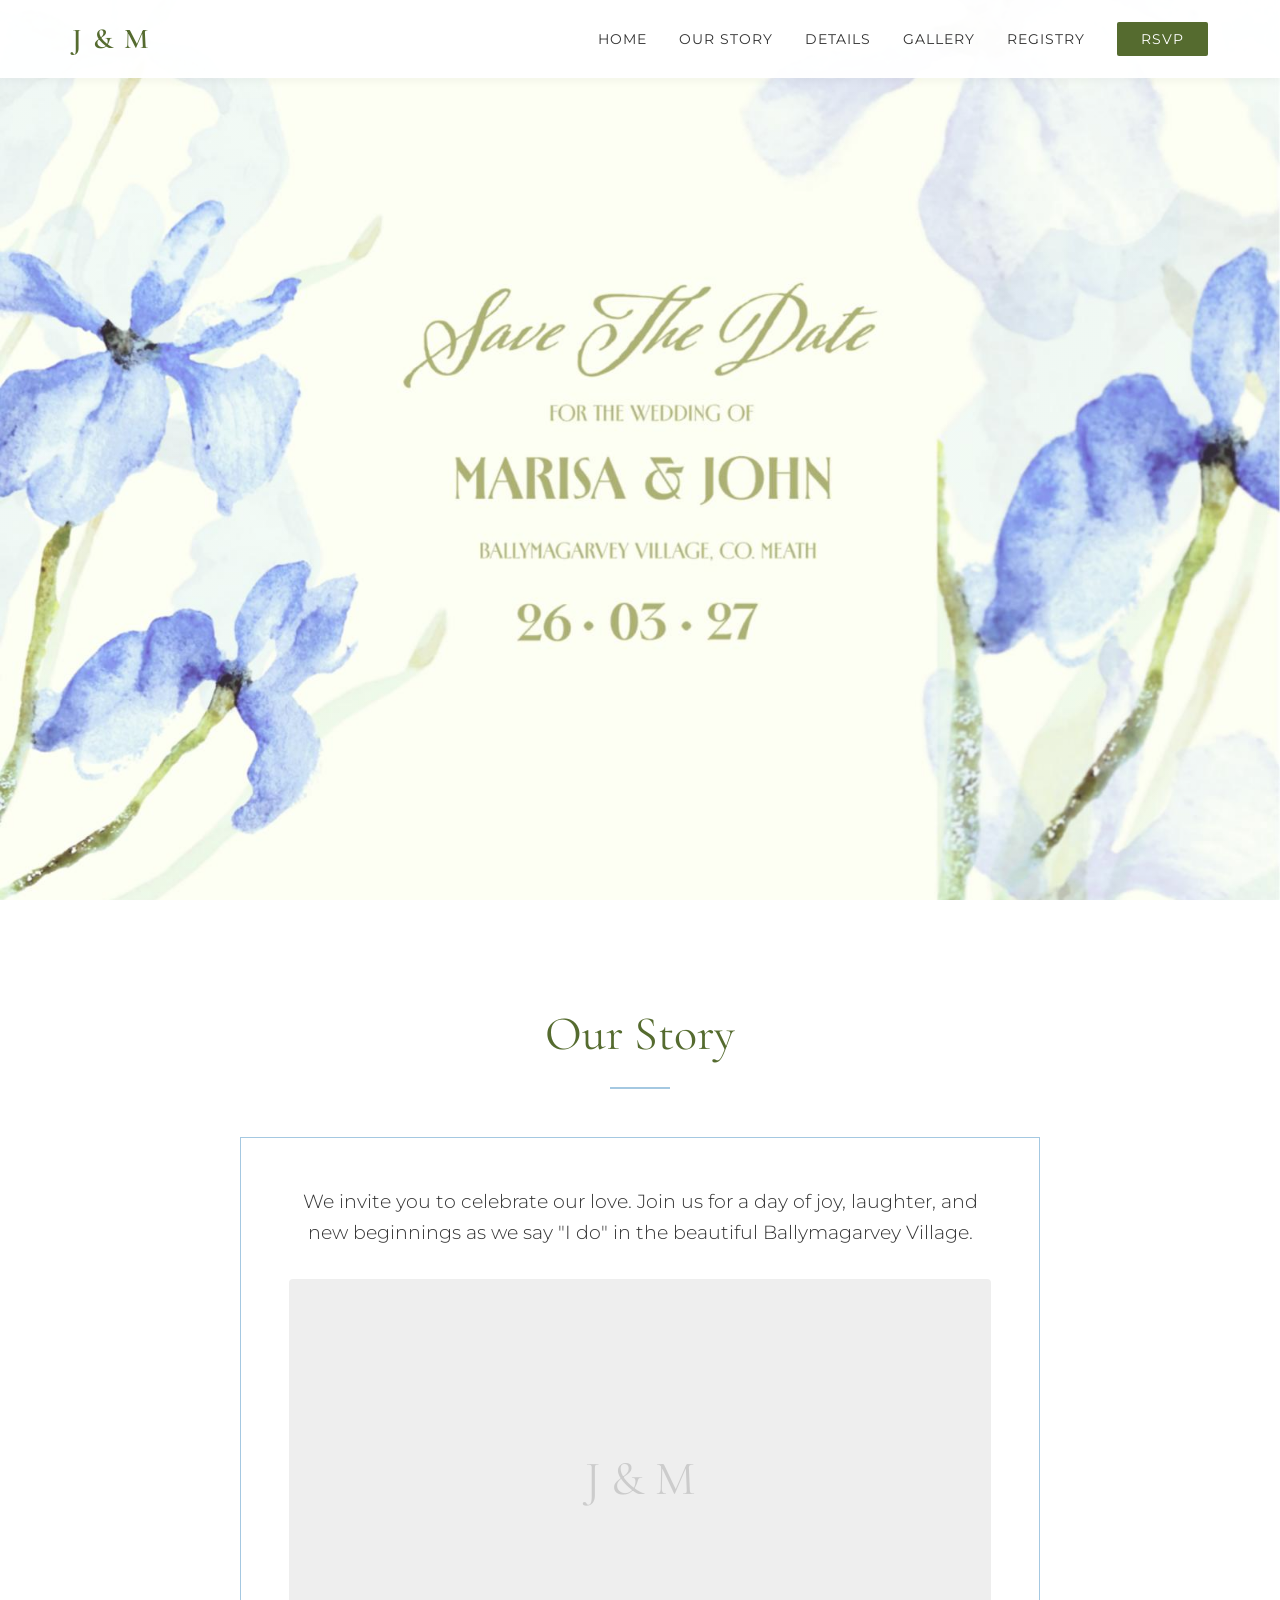
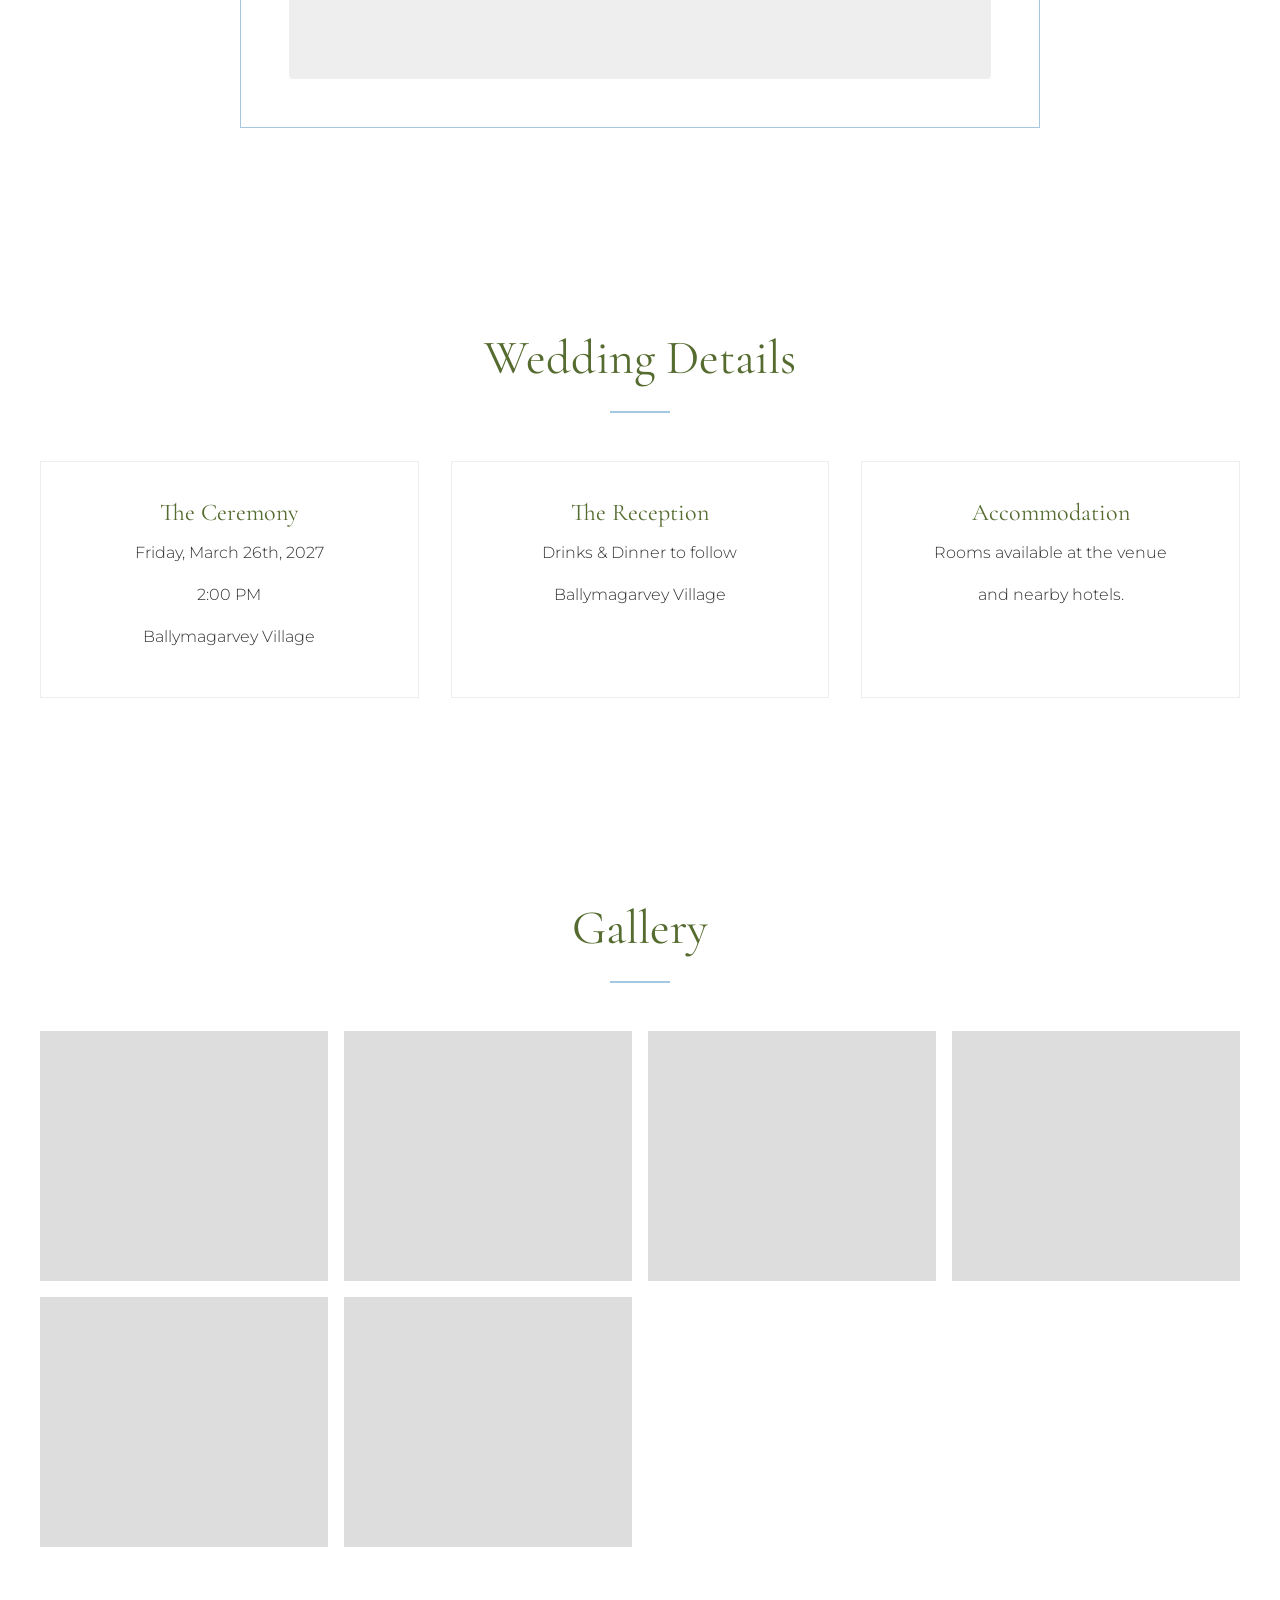
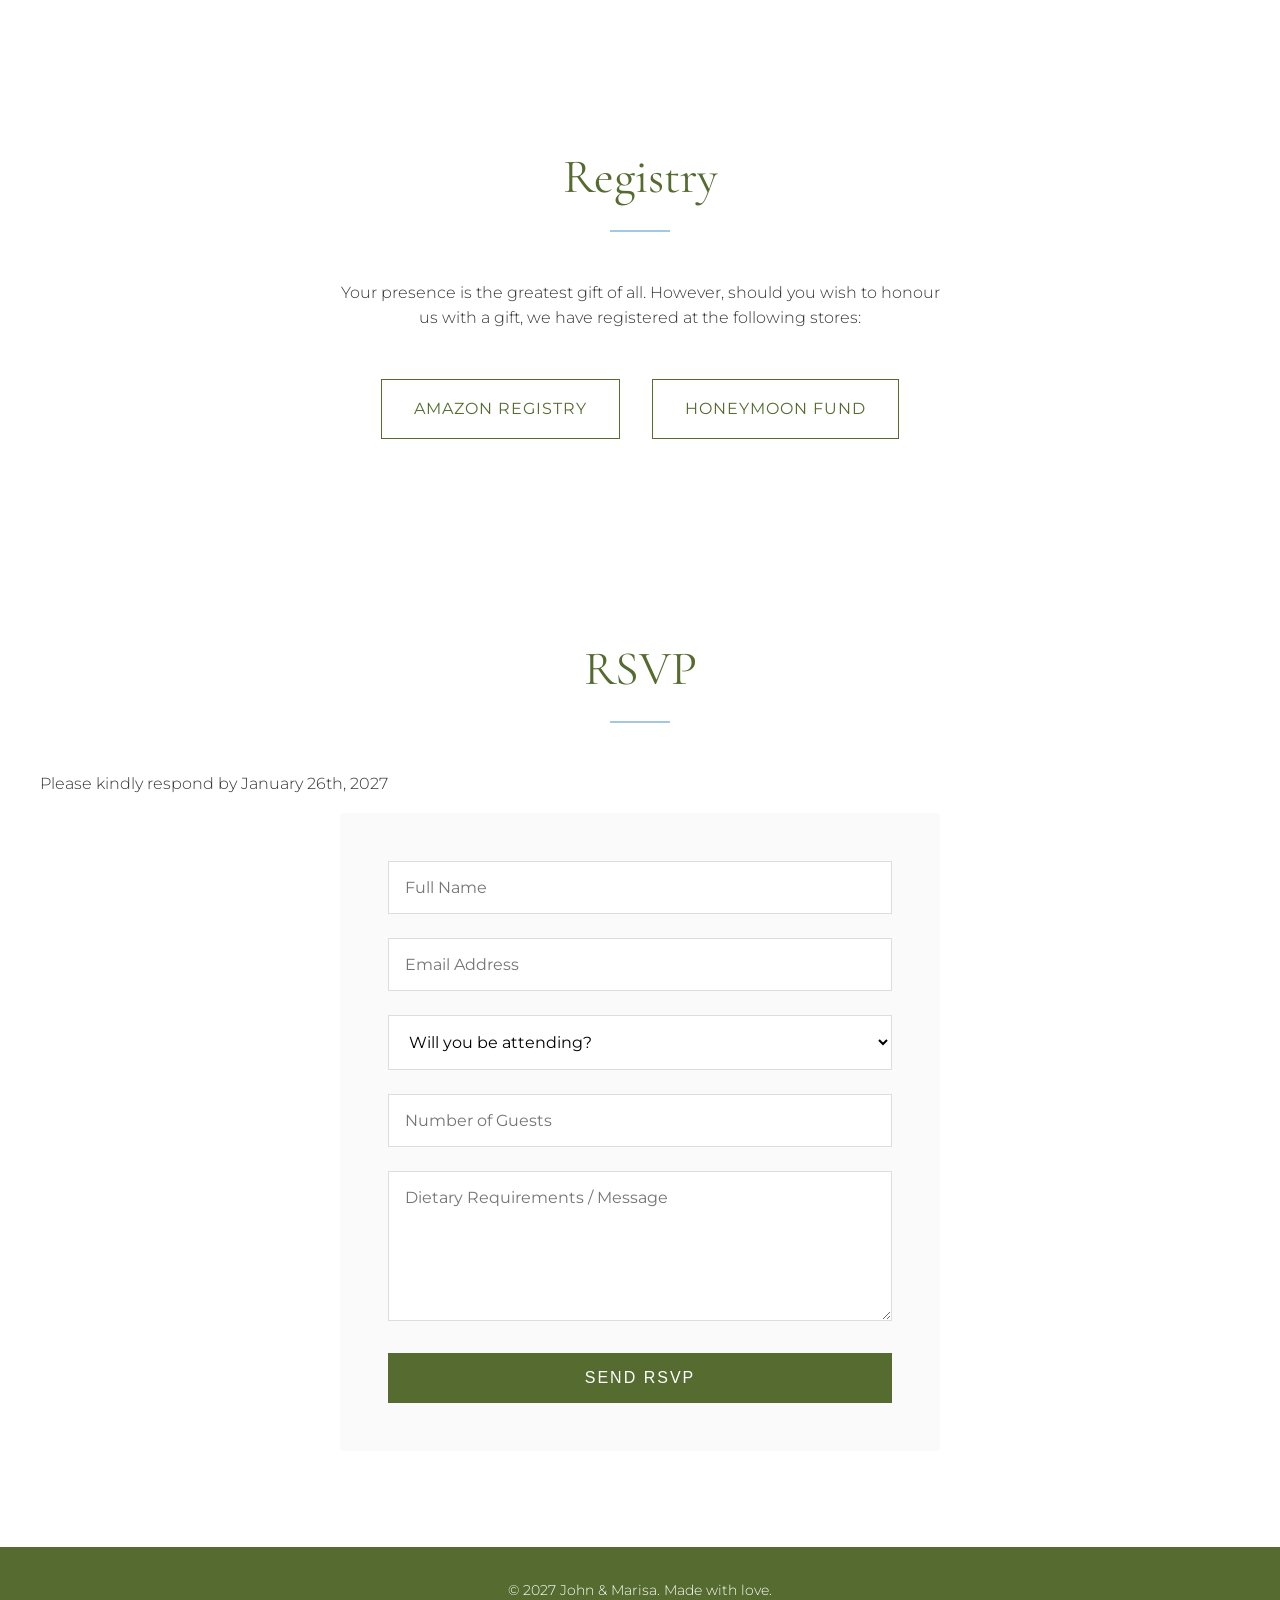
==== index.html @ 08bcf680 "Update background images and apply layout adjustments" ====
<!DOCTYPE html>
<html lang="en">

<head>
    <meta charset="UTF-8">
    <meta name="viewport" content="width=device-width, initial-scale=1.0">
    <title>John & Marisa | March 26, 2027</title>
    <link rel="preconnect" href="https://fonts.googleapis.com">
    <link rel="preconnect" href="https://fonts.gstatic.com" crossorigin>
    <link
        href="https://fonts.googleapis.com/css2?family=Cormorant+Garamond:ital,wght@0,300;0,400;0,600;1,400&family=Montserrat:wght@300;400;500&display=swap"
        rel="stylesheet">
    <link rel="stylesheet" href="styles.css">
</head>

<body>
    <nav id="navbar">
        <div class="nav-container">
            <a href="#home" class="logo">J & M</a>
            <ul class="nav-links">
                <li><a href="#home">Home</a></li>
                <li><a href="#story">Our Story</a></li>
                <li><a href="#details">Details</a></li>
                <li><a href="#gallery">Gallery</a></li>
                <li><a href="#registry">Registry</a></li>
                <li><a href="#rsvp" class="rsvp-btn">RSVP</a></li>
            </ul>
            <div class="hamburger">
                <span></span>
                <span></span>
                <span></span>
            </div>
        </div>
    </nav>

    <header id="home" class="hero">
        <!--<div class="hero-content">
              <p class="subtitle">We're getting married</p>
            <h1>John & Marisa</h1>
            <p class="date">Friday, March 26th, 2027</p>
            <p class="location">Ballymagarvey Village, Co. Meath, Ireland</p>
            <div id="countdown">
                <div class="time-box"><span id="days">00</span><span class="label">Days</span></div>
                <div class="time-box"><span id="hours">00</span><span class="label">Hours</span></div>
                <div class="time-box"><span id="minutes">00</span><span class="label">Mins</span></div>
                <div class="time-box"><span id="seconds">00</span><span class="label">Secs</span></div>
            </div>
            
        </div> -->
    </header>

    <section id="story" class="section">
        <div class="container">
            <h2 class="section-title">Our Story</h2>
            <div class="story-content">
                <p>We invite you to celebrate our love. Join us for a day of joy, laughter, and new beginnings as we say
                    "I do" in the beautiful Ballymagarvey Village.</p>
                <!-- Placeholder for a couple's photo if they had one, using a nice div for now -->
                <div class="story-image-placeholder">
                    <span>J & M</span>
                </div>
            </div>
        </div>
    </section>

    <section id="details" class="section alt-bg">
        <div class="container">
            <h2 class="section-title">Wedding Details</h2>
            <div class="details-grid">
                <div class="detail-card">
                    <h3>The Ceremony</h3>
                    <p>Friday, March 26th, 2027</p>
                    <p>2:00 PM</p>
                    <p>Ballymagarvey Village</p>
                </div>
                <div class="detail-card">
                    <h3>The Reception</h3>
                    <p>Drinks & Dinner to follow</p>
                    <p>Ballymagarvey Village</p>
                </div>
                <div class="detail-card">
                    <h3>Accommodation</h3>
                    <p>Rooms available at the venue</p>
                    <p>and nearby hotels.</p>
                </div>
            </div>
        </div>
    </section>

    <section id="gallery" class="section">
        <div class="container">
            <h2 class="section-title">Gallery</h2>
            <div class="gallery-grid">
                <!-- Using placeholders that would be replaced by real photos -->
                <div class="gallery-item"></div>
                <div class="gallery-item"></div>
                <div class="gallery-item"></div>
                <div class="gallery-item"></div>
                <div class="gallery-item"></div>
                <div class="gallery-item"></div>
            </div>
        </div>
    </section>

    <section id="registry" class="section alt-bg">
        <div class="container">
            <h2 class="section-title">Registry</h2>
            <p class="registry-text">Your presence is the greatest gift of all. However, should you wish to honour us
                with a gift, we have registered at the following stores:</p>
            <div class="registry-links">
                <a href="#" class="registry-btn">Amazon Registry</a>
                <a href="#" class="registry-btn">Honeymoon Fund</a>
            </div>
        </div>
    </section>

    <section id="rsvp" class="section">
        <div class="container">
            <h2 class="section-title">RSVP</h2>
            <p>Please kindly respond by January 26th, 2027</p>
            <form id="rsvp-form">
                <div class="form-group">
                    <input type="text" id="name" required placeholder="Full Name">
                </div>
                <div class="form-group">
                    <input type="email" id="email" required placeholder="Email Address">
                </div>
                <div class="form-group">
                    <select id="attendance" required>
                        <option value="" disabled selected>Will you be attending?</option>
                        <option value="yes">Joyfully Accepts</option>
                        <option value="no">Regretfully Declines</option>
                    </select>
                </div>
                <div class="form-group">
                    <input type="number" id="guests" min="1" placeholder="Number of Guests">
                </div>
                <div class="form-group">
                    <textarea id="message" placeholder="Dietary Requirements / Message"></textarea>
                </div>
                <button type="submit" class="submit-btn">Send RSVP</button>
            </form>
        </div>
    </section>

    <footer>
        <p>&copy; 2027 John & Marisa. Made with love.</p>
    </footer>

    <script src="script.js"></script>
</body>

</html>
---- styles.css ----
:root {
    /* Color Palette - Classic Minimalist */
    --primary-color: #556B2F;
    /* Olive Green */
    --secondary-color: #A4C8E1;
    /* Baby Blue Accent */
    --bg-color: #FFFFFF;
    /* White */
    --bg-alt-color: #F9FAF9;
    /* Very light off-white/green tint for sections */
    --text-color: #333333;
    --text-light: #666666;
    --white: #FFFFFF;

    /* Typography */
    --font-heading: 'Cormorant Garamond', serif;
    --font-body: 'Montserrat', sans-serif;

    /* Spacing */
    --spacing-sm: 1rem;
    --spacing-md: 2rem;
    --spacing-lg: 4rem;
    --container-width: 1200px;
}

* {
    margin: 0;
    padding: 0;
    box-sizing: border-box;
}

html {
    scroll-behavior: smooth;
}

body {
    font-family: var(--font-body);
    color: var(--text-color);
    line-height: 1.6;
    background: linear-gradient(rgba(255, 255, 255, 0.1), rgba(255, 255, 255, 0.1)), url('wedding-background.jpeg');
    background-size: cover;
    background-position: center;
    background-attachment: fixed;
}

/* Typography */
h1,
h2,
h3 {
    font-family: var(--font-heading);
    font-weight: 400;
}

h1 {
    font-size: 4rem;
    margin-bottom: 1rem;
    line-height: 1.1;
}

h2.section-title {
    font-size: 3rem;
    text-align: center;
    margin-bottom: 3rem;
    color: var(--primary-color);
    position: relative;
    padding-bottom: 1rem;
}

h2.section-title::after {
    content: '';
    position: absolute;
    bottom: 0;
    left: 50%;
    transform: translateX(-50%);
    width: 60px;
    height: 2px;
    background-color: var(--secondary-color);
}

h3 {
    font-size: 1.5rem;
    margin-bottom: 0.5rem;
    color: var(--primary-color);
}

p {
    margin-bottom: 1rem;
    font-weight: 300;
}

/* Navigation */
#navbar {
    position: fixed;
    top: 0;
    width: 100%;
    background-color: rgba(255, 255, 255, 0.95);
    box-shadow: 0 2px 10px rgba(0, 0, 0, 0.05);
    z-index: 1000;
    padding: 1rem 0;
    transition: all 0.3s ease;
}

.nav-container {
    max-width: var(--container-width);
    margin: 0 auto;
    display: flex;
    justify-content: space-between;
    align-items: center;
    padding: 0 2rem;
}

.logo {
    font-family: var(--font-heading);
    font-size: 1.8rem;
    color: var(--primary-color);
    text-decoration: none;
    font-weight: 600;
    letter-spacing: 2px;
}

.nav-links {
    display: flex;
    list-style: none;
    gap: 2rem;
    align-items: center;
}

.nav-links a {
    text-decoration: none;
    color: var(--text-color);
    font-size: 0.9rem;
    text-transform: uppercase;
    letter-spacing: 1px;
    transition: color 0.3s;
}

.nav-links a:hover {
    color: var(--primary-color);
}

.rsvp-btn {
    background-color: var(--primary-color);
    color: var(--white) !important;
    padding: 0.5rem 1.5rem;
    border-radius: 2px;
    transition: background-color 0.3s;
}

.rsvp-btn:hover {
    background-color: #445525;
}

/* Hero Section */
.hero {
    height: 100vh;
    display: flex;
    justify-content: center;
    align-items: center;
    text-align: center;
    padding-top: 60px;
    background: linear-gradient(rgba(255, 255, 255, 0.1), rgba(255, 255, 255, 0.1)), url('MarisaAndJohnSaveTheDate.jpeg');
    background-size: cover;
    background-position: center;
}

.hero-content {
    background-color: rgba(255, 255, 255, 0.85);
    padding: 3rem;
    border: 1px solid var(--secondary-color);
    max-width: 800px;
    animation: fadeIn 1.5s ease-out;
}

.subtitle {
    text-transform: uppercase;
    letter-spacing: 3px;
    color: var(--text-light);
    font-size: 0.9rem;
}

.date {
    font-size: 1.5rem;
    font-family: var(--font-heading);
    color: var(--primary-color);
    margin-top: 1rem;
}

.location {
    font-size: 1.1rem;
    margin-bottom: 2rem;
}

/* Countdown */
#countdown {
    display: flex;
    justify-content: bottom;
    gap: 2rem;
    margin-top: 2rem;
}

.time-box {
    display: flex;
    flex-direction: column;
    align-items: center;
}

.time-box span:first-child {
    font-family: var(--font-heading);
    font-size: 2rem;
    color: var(--primary-color);
    line-height: 1;
}

.time-box .label {
    font-size: 0.7rem;
    text-transform: uppercase;
    letter-spacing: 1px;
    color: var(--text-light);
}

/* Sections */
.section {
    padding: 6rem 2rem;
    background-color: transparent;
}

.alt-bg {
    background-color: transparent;
}

.container {
    max-width: var(--container-width);
    margin: 0 auto;
}

/* Story */
.story-content {
    max-width: 800px;
    margin: 0 auto;
    text-align: center;
    background-color: rgba(255, 255, 255, 0.85);
    padding: 3rem;
    border: 1px solid var(--secondary-color);
}

.story-content p {
    font-size: 1.2rem;
    margin-bottom: 2rem;
}

.story-image-placeholder {
    width: 100%;
    height: 400px;
    background-color: #eee;
    display: flex;
    justify-content: center;
    align-items: center;
    font-family: var(--font-heading);
    font-size: 3rem;
    color: #ccc;
    border-radius: 4px;
}

/* Details */
.details-grid {
    display: grid;
    grid-template-columns: repeat(auto-fit, minmax(300px, 1fr));
    gap: 2rem;
    text-align: center;
}

.detail-card {
    background: var(--white);
    padding: 2rem;
    border: 1px solid #eee;
    transition: transform 0.3s;
}

.detail-card:hover {
    transform: translateY(-5px);
    box-shadow: 0 10px 20px rgba(0, 0, 0, 0.05);
}

/* Gallery */
.gallery-grid {
    display: grid;
    grid-template-columns: repeat(auto-fill, minmax(250px, 1fr));
    gap: 1rem;
}

.gallery-item {
    height: 250px;
    background-color: #ddd;
    transition: opacity 0.3s;
    cursor: pointer;
}

.gallery-item:hover {
    opacity: 0.8;
}

/* Registry */
.registry-text {
    text-align: center;
    max-width: 600px;
    margin: 0 auto 3rem;
}

.registry-links {
    display: flex;
    justify-content: center;
    gap: 2rem;
    flex-wrap: wrap;
}

.registry-btn {
    display: inline-block;
    padding: 1rem 2rem;
    border: 1px solid var(--primary-color);
    color: var(--primary-color);
    text-decoration: none;
    text-transform: uppercase;
    letter-spacing: 1px;
    transition: all 0.3s;
}

.registry-btn:hover {
    background-color: var(--primary-color);
    color: var(--white);
}

/* RSVP Form */
#rsvp-form {
    max-width: 600px;
    margin: 0 auto;
    background: var(--bg-alt-color);
    padding: 3rem;
    border-radius: 4px;
}

.form-group {
    margin-bottom: 1.5rem;
}

input,
select,
textarea {
    width: 100%;
    padding: 1rem;
    border: 1px solid #ddd;
    background: var(--white);
    font-family: var(--font-body);
    font-size: 1rem;
    outline: none;
    transition: border-color 0.3s;
}

input:focus,
select:focus,
textarea:focus {
    border-color: var(--secondary-color);
}

textarea {
    height: 150px;
    resize: vertical;
}

.submit-btn {
    width: 100%;
    padding: 1rem;
    background-color: var(--primary-color);
    color: var(--white);
    border: none;
    font-size: 1rem;
    text-transform: uppercase;
    letter-spacing: 2px;
    cursor: pointer;
    transition: background-color 0.3s;
}

.submit-btn:hover {
    background-color: #445525;
}

/* Footer */
footer {
    text-align: center;
    padding: 2rem;
    background-color: var(--primary-color);
    color: var(--white);
    font-size: 0.9rem;
}

/* Mobile Responsive */
.hamburger {
    display: none;
    cursor: pointer;
}

.hamburger span {
    display: block;
    width: 25px;
    height: 3px;
    background-color: var(--primary-color);
    margin: 5px 0;
}

@media (max-width: 768px) {
    h1 {
        font-size: 2.5rem;
    }

    .hamburger {
        display: block;
    }

    .nav-links {
        position: fixed;
        right: -100%;
        top: 70px;
        height: calc(100vh - 70px);
        background-color: var(--white);
        flex-direction: column;
        width: 100%;
        padding-top: 2rem;
        transition: right 0.3s ease;
    }

    .nav-links.active {
        right: 0;
    }

    .hero-content {
        margin: 1rem;
        padding: 2rem 1rem;
    }
}

@keyframes fadeIn {
    from {
        opacity: 0;
        transform: translateY(20px);
    }

    to {
        opacity: 1;
        transform: translateY(0);
    }
}
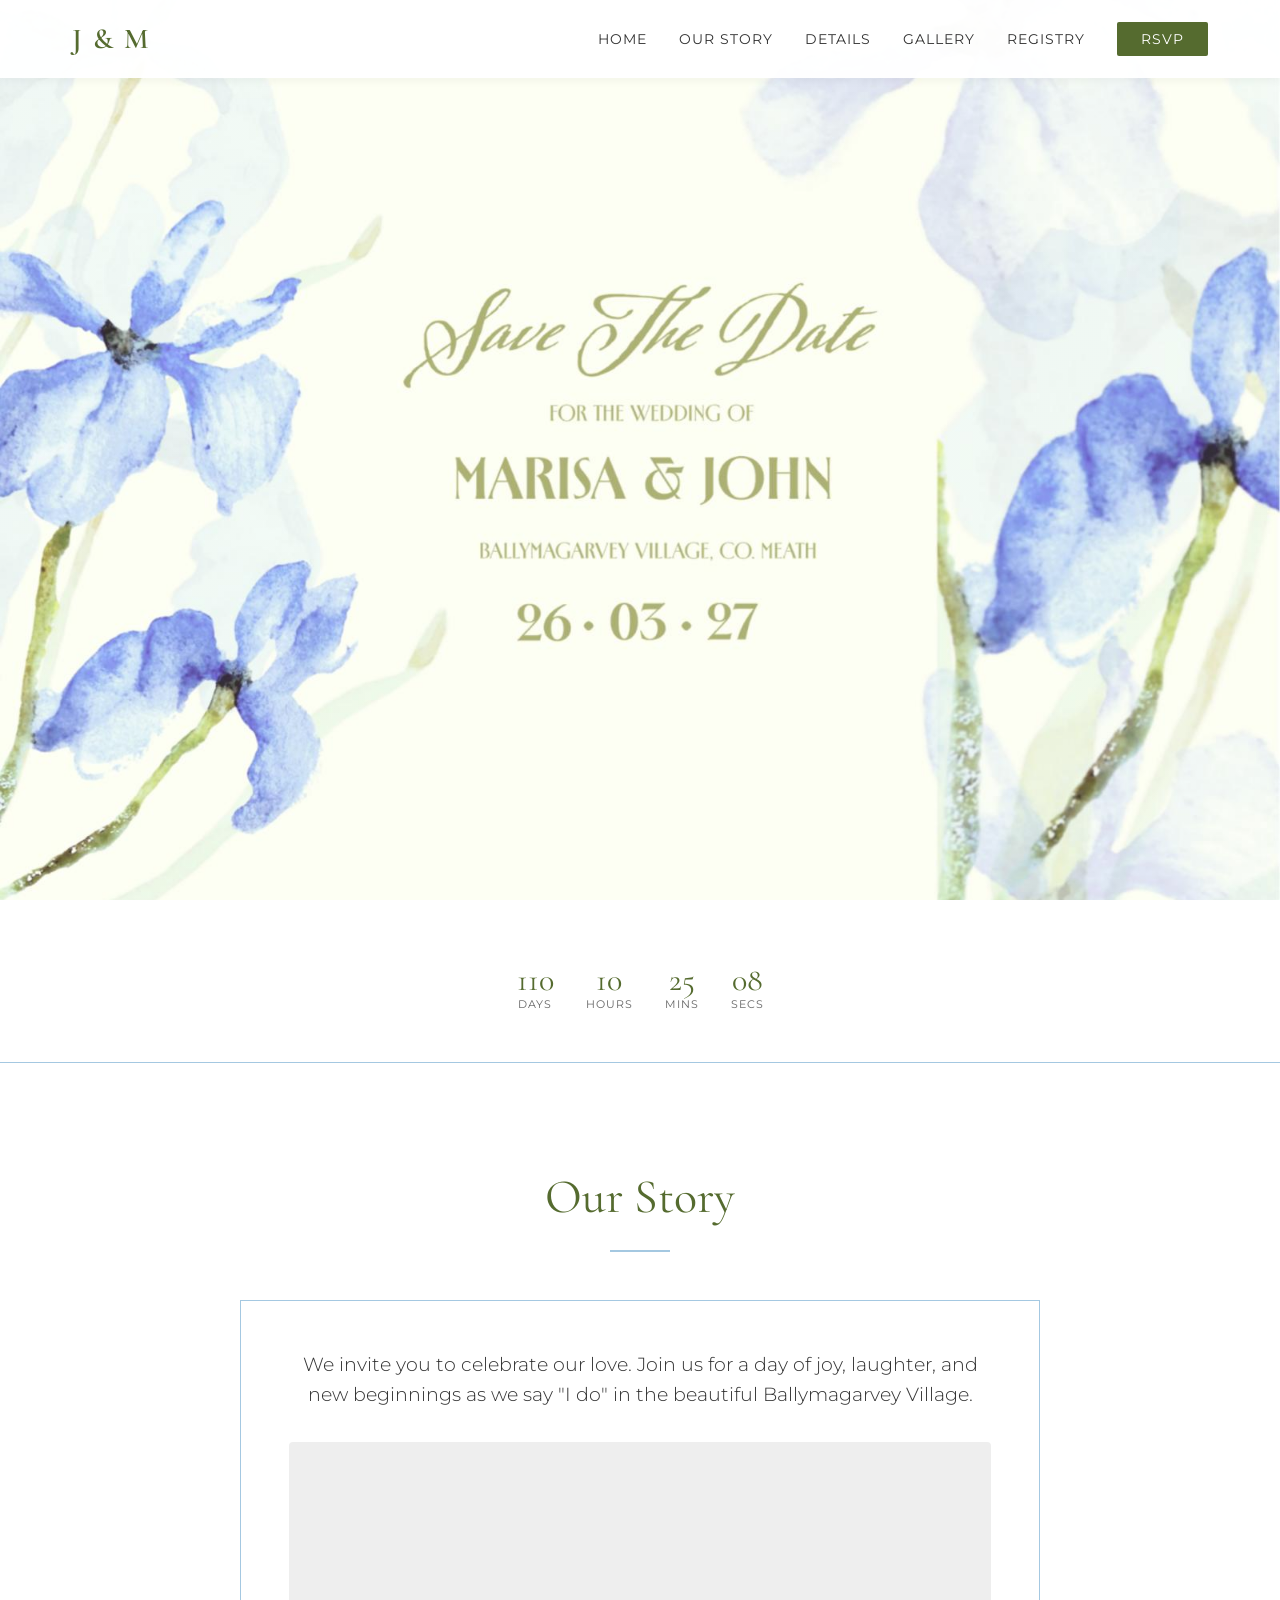
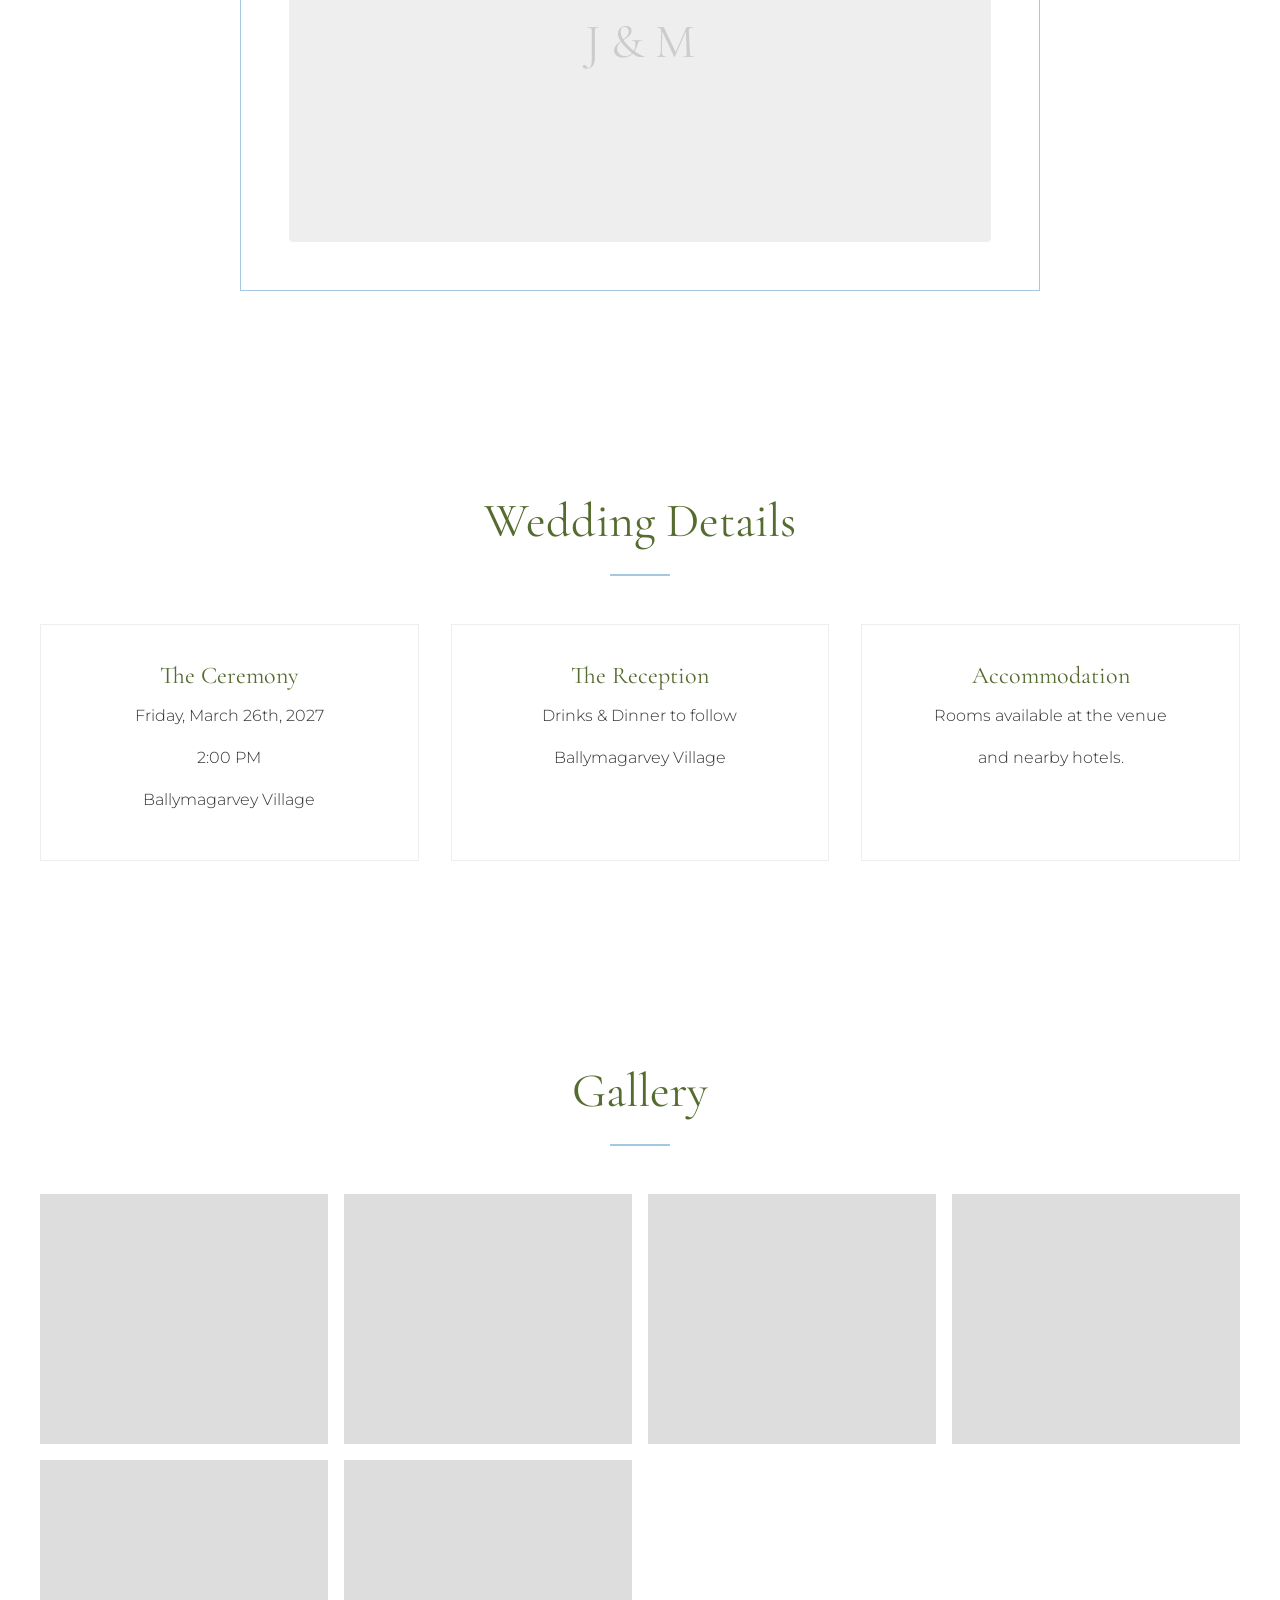
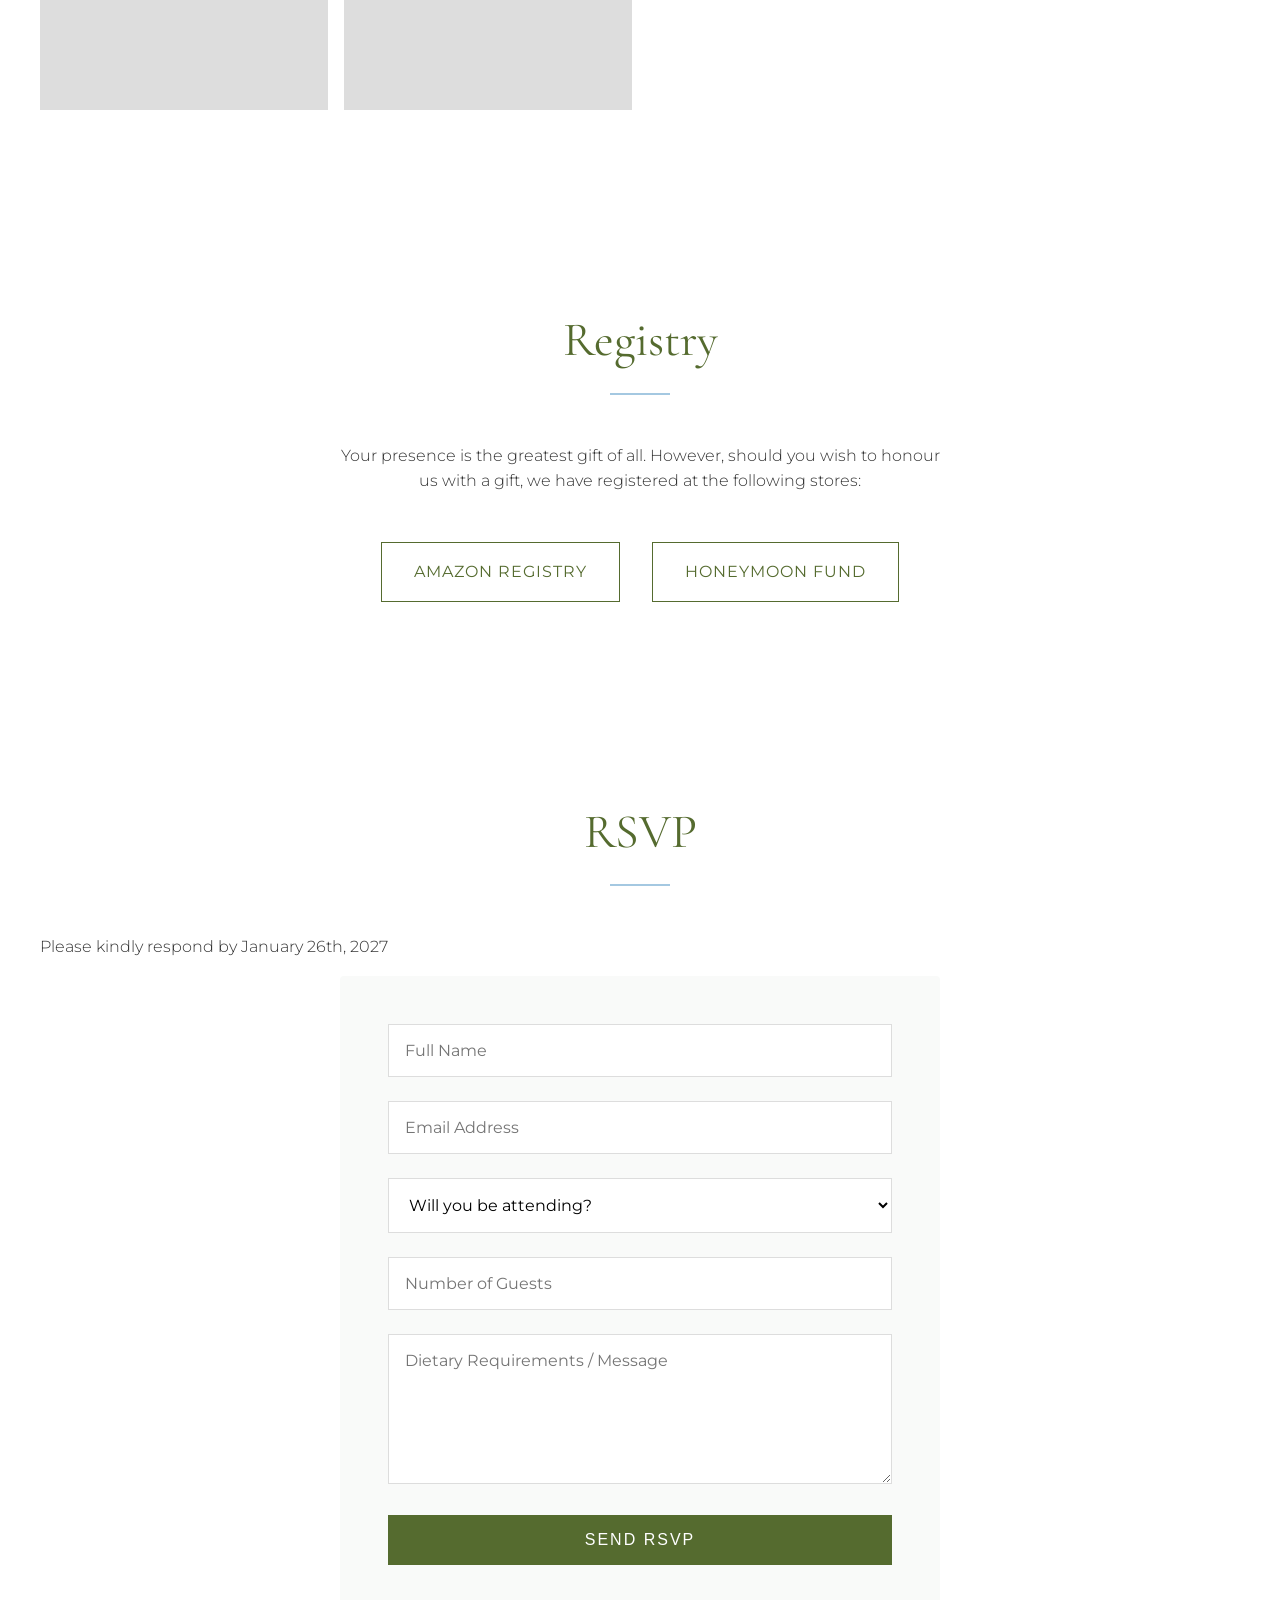
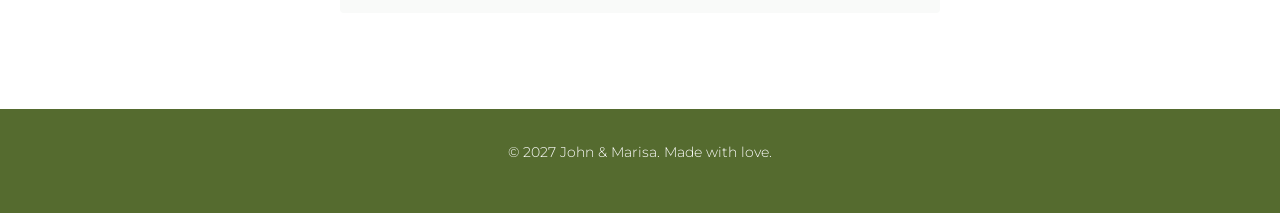
==== commit 2ee6d5a2: "Move countdown to its own section and remove content from hero header" ====
--- a/index.html
+++ b/index.html
@@ -34,20 +34,18 @@
     </nav>
 
     <header id="home" class="hero">
-        <!--<div class="hero-content">
-              <p class="subtitle">We're getting married</p>
-            <h1>John & Marisa</h1>
-            <p class="date">Friday, March 26th, 2027</p>
-            <p class="location">Ballymagarvey Village, Co. Meath, Ireland</p>
+    </header>
+
+    <section id="countdown-section" class="section">
+        <div class="container">
             <div id="countdown">
                 <div class="time-box"><span id="days">00</span><span class="label">Days</span></div>
                 <div class="time-box"><span id="hours">00</span><span class="label">Hours</span></div>
                 <div class="time-box"><span id="minutes">00</span><span class="label">Mins</span></div>
                 <div class="time-box"><span id="seconds">00</span><span class="label">Secs</span></div>
             </div>
-            
-        </div> -->
-    </header>
+        </div>
+    </section>
 
     <section id="story" class="section">
         <div class="container">
--- a/styles.css
+++ b/styles.css
@@ -193,9 +193,15 @@
 /* Countdown */
 #countdown {
     display: flex;
-    justify-content: bottom;
+    justify-content: center;
     gap: 2rem;
-    margin-top: 2rem;
+    margin-top: 1rem;
+}
+
+#countdown-section {
+    padding: 3rem 2rem;
+    background-color: rgba(255, 255, 255, 0.9);
+    border-bottom: 1px solid var(--secondary-color);
 }
 
 .time-box {
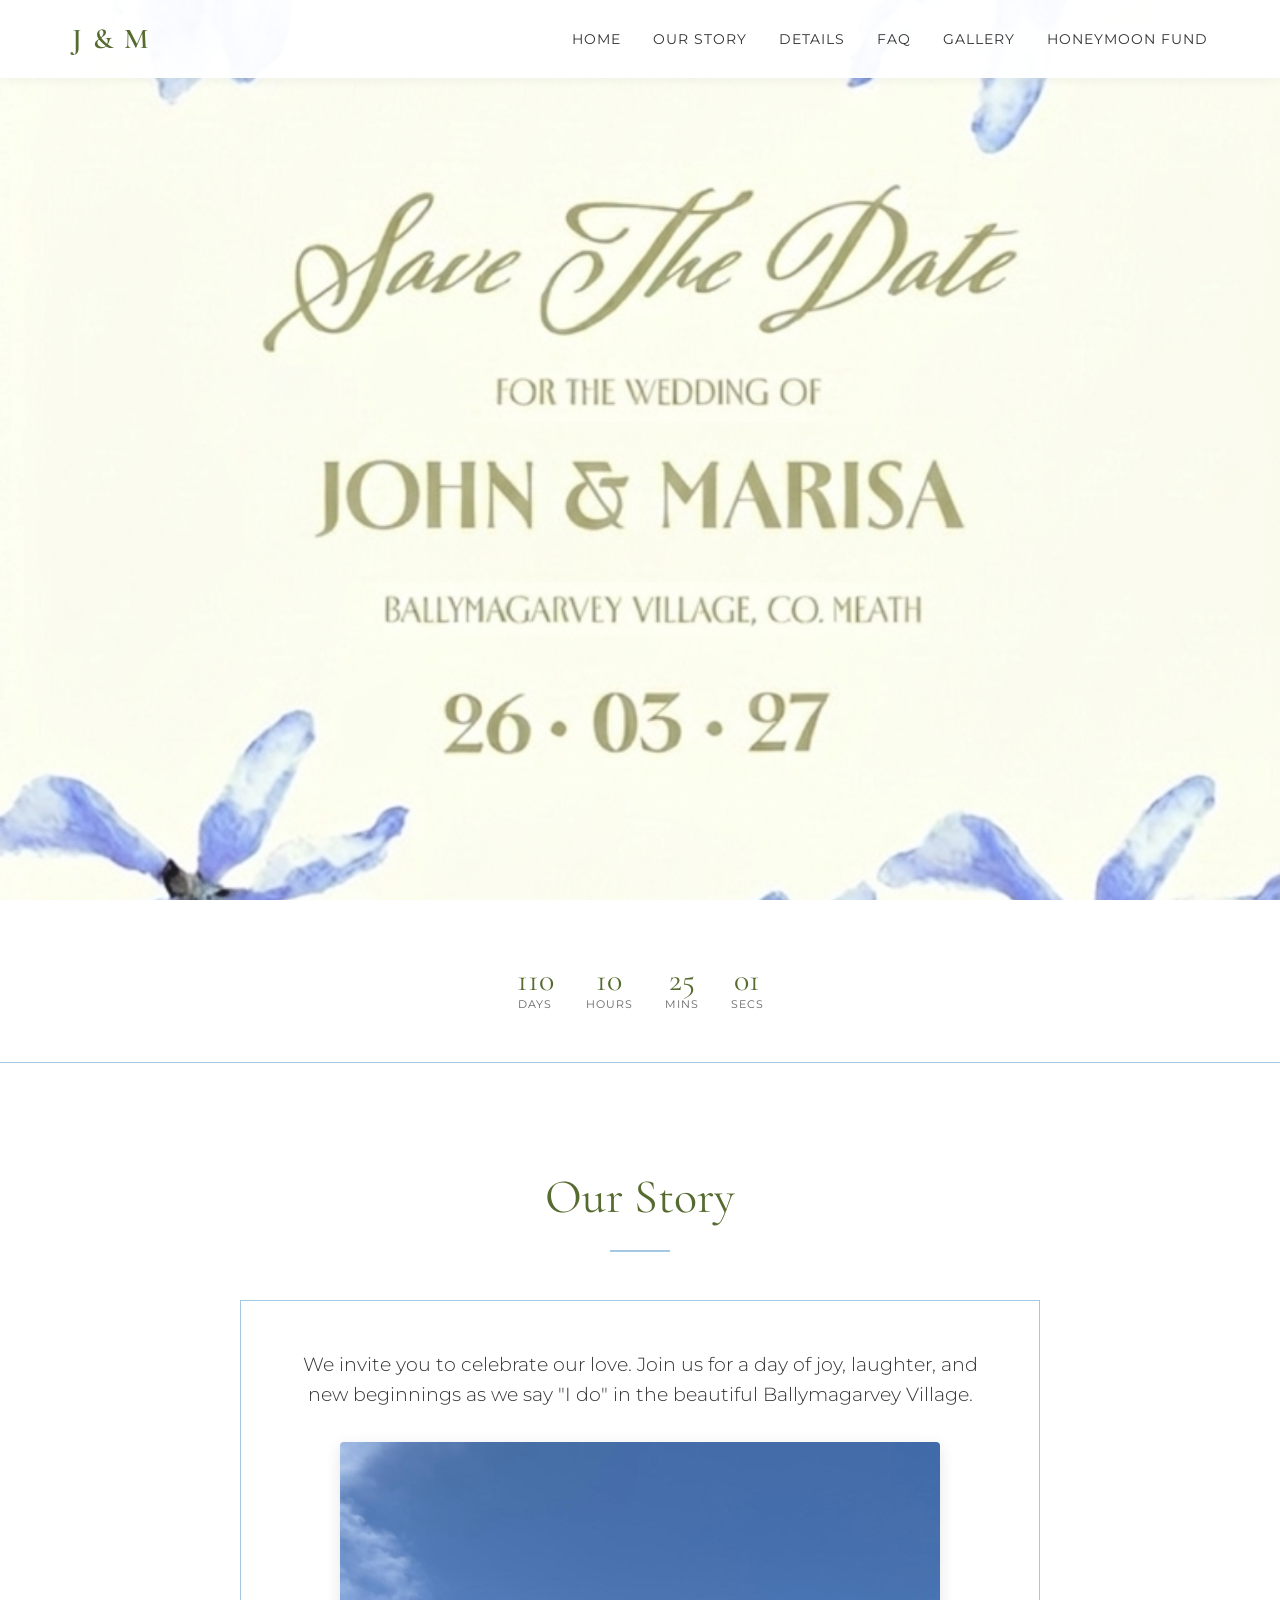
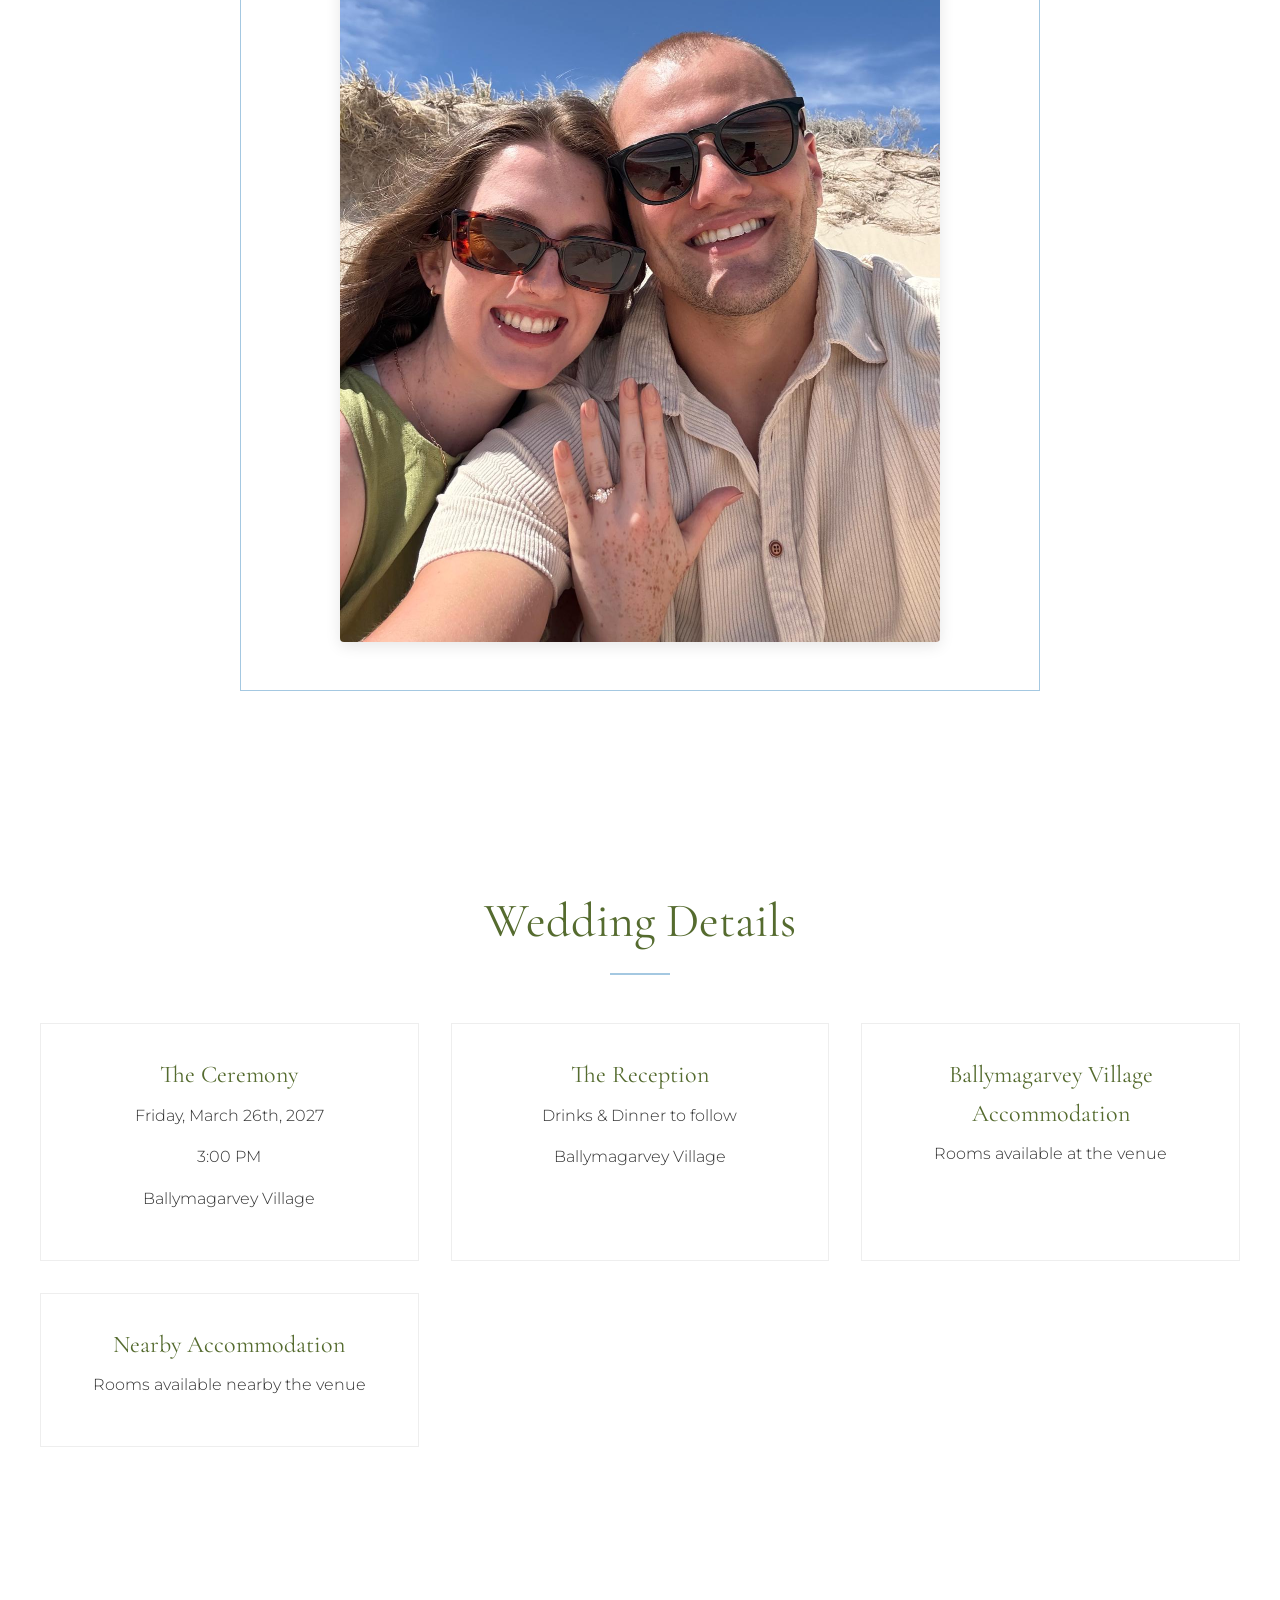
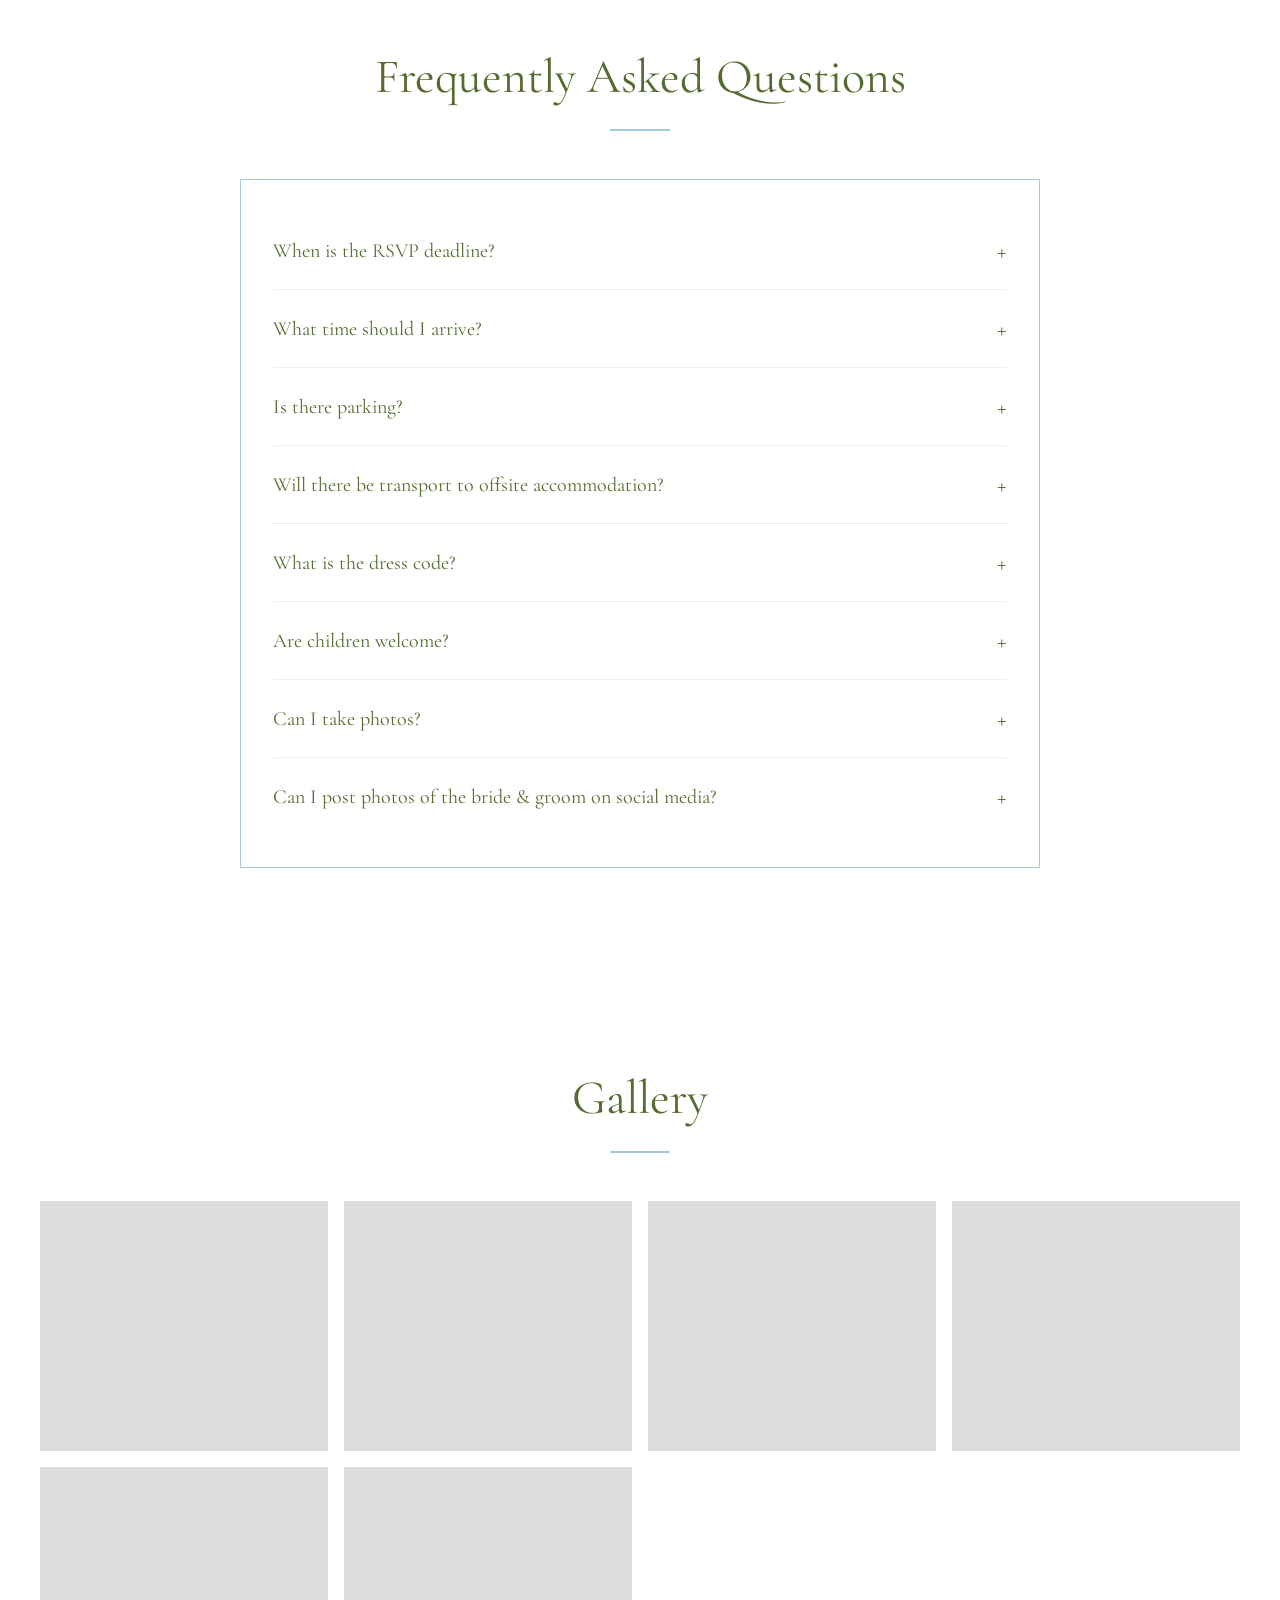
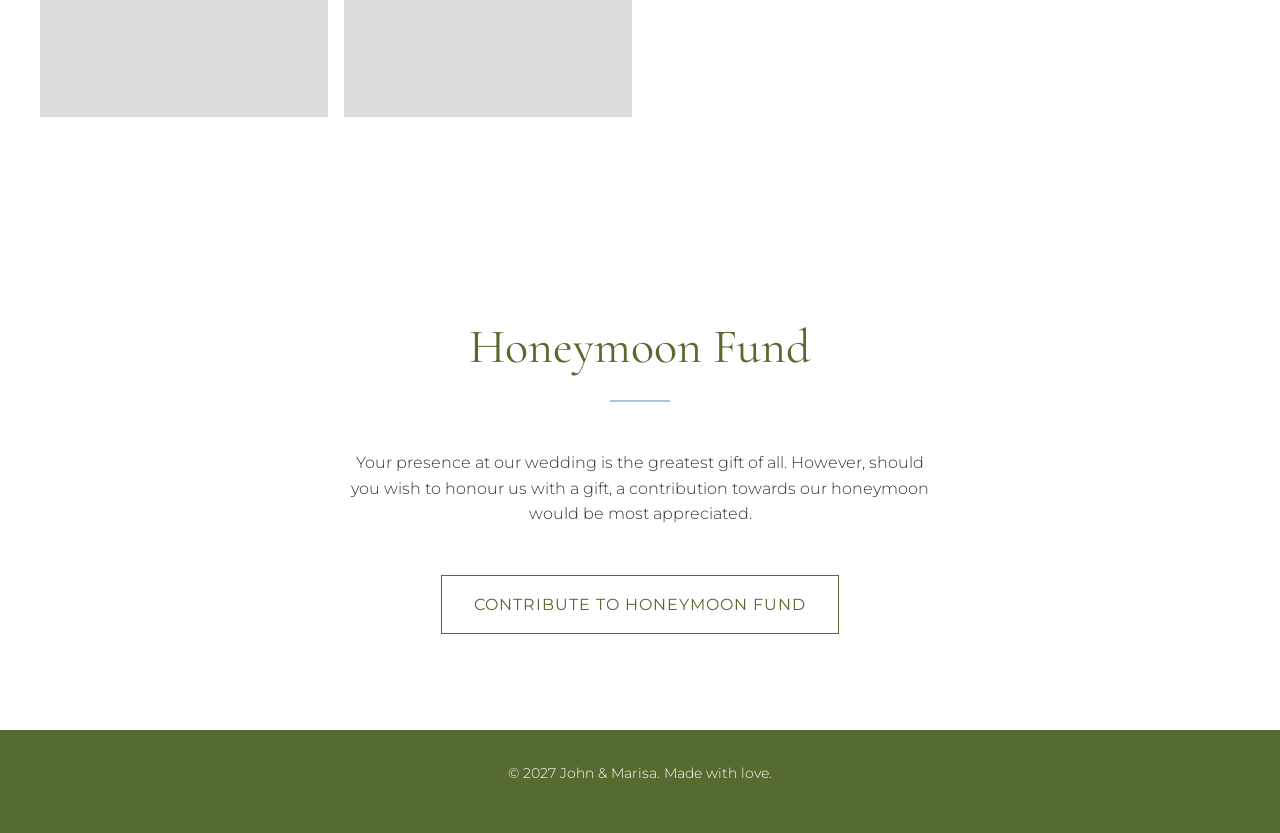
==== commit 3cff273b: "Add FAQ section, update story photo, and focus registry on Honeymoon Fund" ====
--- a/index.html
+++ b/index.html
@@ -21,9 +21,10 @@
                 <li><a href="#home">Home</a></li>
                 <li><a href="#story">Our Story</a></li>
                 <li><a href="#details">Details</a></li>
+                <li><a href="#faq">FAQ</a></li>
                 <li><a href="#gallery">Gallery</a></li>
-                <li><a href="#registry">Registry</a></li>
-                <li><a href="#rsvp" class="rsvp-btn">RSVP</a></li>
+                <li><a href="#honeymoon">Honeymoon Fund</a></li>
+                <!-- <li><a href="#rsvp" class="rsvp-btn">RSVP</a></li> -->
             </ul>
             <div class="hamburger">
                 <span></span>
@@ -53,9 +54,8 @@
             <div class="story-content">
                 <p>We invite you to celebrate our love. Join us for a day of joy, laughter, and new beginnings as we say
                     "I do" in the beautiful Ballymagarvey Village.</p>
-                <!-- Placeholder for a couple's photo if they had one, using a nice div for now -->
-                <div class="story-image-placeholder">
-                    <span>J & M</span>
+                <div class="story-image-container">
+                    <img src="JohnAndMarisaPhoto.jpeg" alt="John and Marisa" class="story-image">
                 </div>
             </div>
         </div>
@@ -68,7 +68,7 @@
                 <div class="detail-card">
                     <h3>The Ceremony</h3>
                     <p>Friday, March 26th, 2027</p>
-                    <p>2:00 PM</p>
+                    <p>3:00 PM</p>
                     <p>Ballymagarvey Village</p>
                 </div>
                 <div class="detail-card">
@@ -77,9 +77,77 @@
                     <p>Ballymagarvey Village</p>
                 </div>
                 <div class="detail-card">
-                    <h3>Accommodation</h3>
+                    <h3>Ballymagarvey Village Accommodation</h3>
                     <p>Rooms available at the venue</p>
-                    <p>and nearby hotels.</p>
+                </div>
+                <div class="detail-card">
+                    <h3>Nearby Accommodation</h3>
+                    <p>Rooms available nearby the venue</p>
+                </div>
+            </div>
+        </div>
+    </section>
+
+    <section id="faq" class="section">
+        <div class="container">
+            <h2 class="section-title">Frequently Asked Questions</h2>
+            <div class="faq-container">
+                <div class="faq-item">
+                    <button class="faq-question">When is the RSVP deadline? <span class="icon">+</span></button>
+                    <div class="faq-answer">
+                        <p>This will be on the invites when they are sent out later.</p>
+                    </div>
+                </div>
+                <div class="faq-item">
+                    <button class="faq-question">What time should I arrive? <span class="icon">+</span></button>
+                    <div class="faq-answer">
+                        <p>Aim to arrive 30 minutes prior to the ceremony (3pm), if you want to come earlier than that
+                            you can grab a drink at the bar. Please note check in is not available until after the
+                            ceremony.</p>
+                    </div>
+                </div>
+                <div class="faq-item">
+                    <button class="faq-question">Is there parking? <span class="icon">+</span></button>
+                    <div class="faq-answer">
+                        <p>Plenty of parking is available on site.</p>
+                    </div>
+                </div>
+                <div class="faq-item">
+                    <button class="faq-question">Will there be transport to offsite accommodation? <span
+                            class="icon">+</span></button>
+                    <div class="faq-answer">
+                        <p>We won’t be arranging transport to & from offsite accommodation as options in the area are
+                            quite spread out. There is plenty of accommodation available at the venue and nearby that we
+                            hope you can avail of. Reception can help with local taxi numbers.</p>
+                    </div>
+                </div>
+                <div class="faq-item">
+                    <button class="faq-question">What is the dress code? <span class="icon">+</span></button>
+                    <div class="faq-answer">
+                        <p>Anything you feel comfortable in (maybe avoid white) and also a note for the girls, the
+                            bridesmaids will be in light blue. Thought it would be nice to know based on Marisa’s
+                            previous experiences.</p>
+                    </div>
+                </div>
+                <div class="faq-item">
+                    <button class="faq-question">Are children welcome? <span class="icon">+</span></button>
+                    <div class="faq-answer">
+                        <p>We love your little ones but this will be an adult only celebration barring nieces/nephews
+                            and babes in arms.</p>
+                    </div>
+                </div>
+                <div class="faq-item">
+                    <button class="faq-question">Can I take photos? <span class="icon">+</span></button>
+                    <div class="faq-answer">
+                        <p>We kindly ask you to refrain until after the ceremony but feel free after this.</p>
+                    </div>
+                </div>
+                <div class="faq-item">
+                    <button class="faq-question">Can I post photos of the bride & groom on social media? <span
+                            class="icon">+</span></button>
+                    <div class="faq-answer">
+                        <p>We just ask that you wait until we have shared our first photos as newlyweds.</p>
+                    </div>
                 </div>
             </div>
         </div>
@@ -100,19 +168,18 @@
         </div>
     </section>
 
-    <section id="registry" class="section alt-bg">
-        <div class="container">
-            <h2 class="section-title">Registry</h2>
-            <p class="registry-text">Your presence is the greatest gift of all. However, should you wish to honour us
-                with a gift, we have registered at the following stores:</p>
-            <div class="registry-links">
-                <a href="#" class="registry-btn">Amazon Registry</a>
-                <a href="#" class="registry-btn">Honeymoon Fund</a>
-            </div>
-        </div>
-    </section>
-
-    <section id="rsvp" class="section">
+    <section id="honeymoon" class="section alt-bg">
+        <div class="container">
+            <h2 class="section-title">Honeymoon Fund</h2>
+            <p class="honeymoon-text">Your presence at our wedding is the greatest gift of all. However, should you wish
+                to honour us with a gift, a contribution towards our honeymoon would be most appreciated.</p>
+            <div class="honeymoon-links">
+                <a href="#" class="honeymoon-btn">Contribute to Honeymoon Fund</a>
+            </div>
+        </div>
+    </section>
+
+    <!-- <section id="rsvp" class="section">
         <div class="container">
             <h2 class="section-title">RSVP</h2>
             <p>Please kindly respond by January 26th, 2027</p>
@@ -139,7 +206,7 @@
                 <button type="submit" class="submit-btn">Send RSVP</button>
             </form>
         </div>
-    </section>
+    </section> -->
 
     <footer>
         <p>&copy; 2027 John & Marisa. Made with love.</p>
--- a/styles.css
+++ b/styles.css
@@ -37,7 +37,7 @@
     font-family: var(--font-body);
     color: var(--text-color);
     line-height: 1.6;
-    background: linear-gradient(rgba(255, 255, 255, 0.1), rgba(255, 255, 255, 0.1)), url('wedding-background.jpeg');
+    background: linear-gradient(rgba(255, 255, 255, 0.1), rgba(255, 255, 255, 0.1)), url('WeddingBackgroundPortrait.png');
     background-size: cover;
     background-position: center;
     background-attachment: fixed;
@@ -154,11 +154,10 @@
 .hero {
     height: 100vh;
     display: flex;
-    justify-content: center;
     align-items: center;
     text-align: center;
     padding-top: 60px;
-    background: linear-gradient(rgba(255, 255, 255, 0.1), rgba(255, 255, 255, 0.1)), url('MarisaAndJohnSaveTheDate.jpeg');
+    background: linear-gradient(rgba(255, 255, 255, 0.1), rgba(255, 255, 255, 0.1)), url('JohnAndMarisaSaveTheDatePortrait.png');
     background-size: cover;
     background-position: center;
 }
@@ -254,17 +253,24 @@
     margin-bottom: 2rem;
 }
 
-.story-image-placeholder {
+.story-image-container {
     width: 100%;
-    height: 400px;
-    background-color: #eee;
-    display: flex;
-    justify-content: center;
-    align-items: center;
-    font-family: var(--font-heading);
-    font-size: 3rem;
-    color: #ccc;
+    max-width: 600px;
+    margin: 2rem auto 0;
+    overflow: hidden;
     border-radius: 4px;
+    box-shadow: 0 4px 15px rgba(0, 0, 0, 0.1);
+}
+
+.story-image {
+    width: 100%;
+    height: auto;
+    display: block;
+    transition: transform 0.5s ease;
+}
+
+.story-image:hover {
+    transform: scale(1.03);
 }
 
 /* Details */
@@ -287,6 +293,70 @@
     box-shadow: 0 10px 20px rgba(0, 0, 0, 0.05);
 }
 
+/* FAQ Accordion */
+.faq-container {
+    max-width: 800px;
+    margin: 0 auto;
+    background-color: rgba(255, 255, 255, 0.85);
+    padding: 2rem;
+    border: 1px solid var(--secondary-color);
+}
+
+.faq-item {
+    border-bottom: 1px solid #eee;
+}
+
+.faq-item:last-child {
+    border-bottom: none;
+}
+
+.faq-question {
+    width: 100%;
+    padding: 1.5rem 0;
+    background: none;
+    border: none;
+    display: flex;
+    justify-content: space-between;
+    align-items: center;
+    font-family: var(--font-heading);
+    font-size: 1.25rem;
+    color: var(--primary-color);
+    cursor: pointer;
+    text-align: left;
+    transition: color 0.3s;
+}
+
+.faq-question:hover {
+    color: var(--secondary-color);
+}
+
+.faq-question .icon {
+    font-size: 1.5rem;
+    font-weight: 300;
+    transition: transform 0.3s;
+}
+
+.faq-item.active .faq-question .icon {
+    transform: rotate(45deg);
+}
+
+.faq-answer {
+    max-height: 0;
+    overflow: hidden;
+    transition: max-height 0.3s ease-out, padding 0.3s ease;
+}
+
+.faq-item.active .faq-answer {
+    max-height: 500px; /* Adjust based on content */
+    padding-bottom: 1.5rem;
+}
+
+.faq-answer p {
+    font-size: 1rem;
+    margin-bottom: 0;
+    color: var(--text-color);
+}
+
 /* Gallery */
 .gallery-grid {
     display: grid;
@@ -306,20 +376,20 @@
 }
 
 /* Registry */
-.registry-text {
+.honeymoon-text {
     text-align: center;
     max-width: 600px;
     margin: 0 auto 3rem;
 }
 
-.registry-links {
+.honeymoon-links {
     display: flex;
     justify-content: center;
     gap: 2rem;
     flex-wrap: wrap;
 }
 
-.registry-btn {
+.honeymoon-btn {
     display: inline-block;
     padding: 1rem 2rem;
     border: 1px solid var(--primary-color);
@@ -330,7 +400,7 @@
     transition: all 0.3s;
 }
 
-.registry-btn:hover {
+.honeymoon-btn:hover {
     background-color: var(--primary-color);
     color: var(--white);
 }
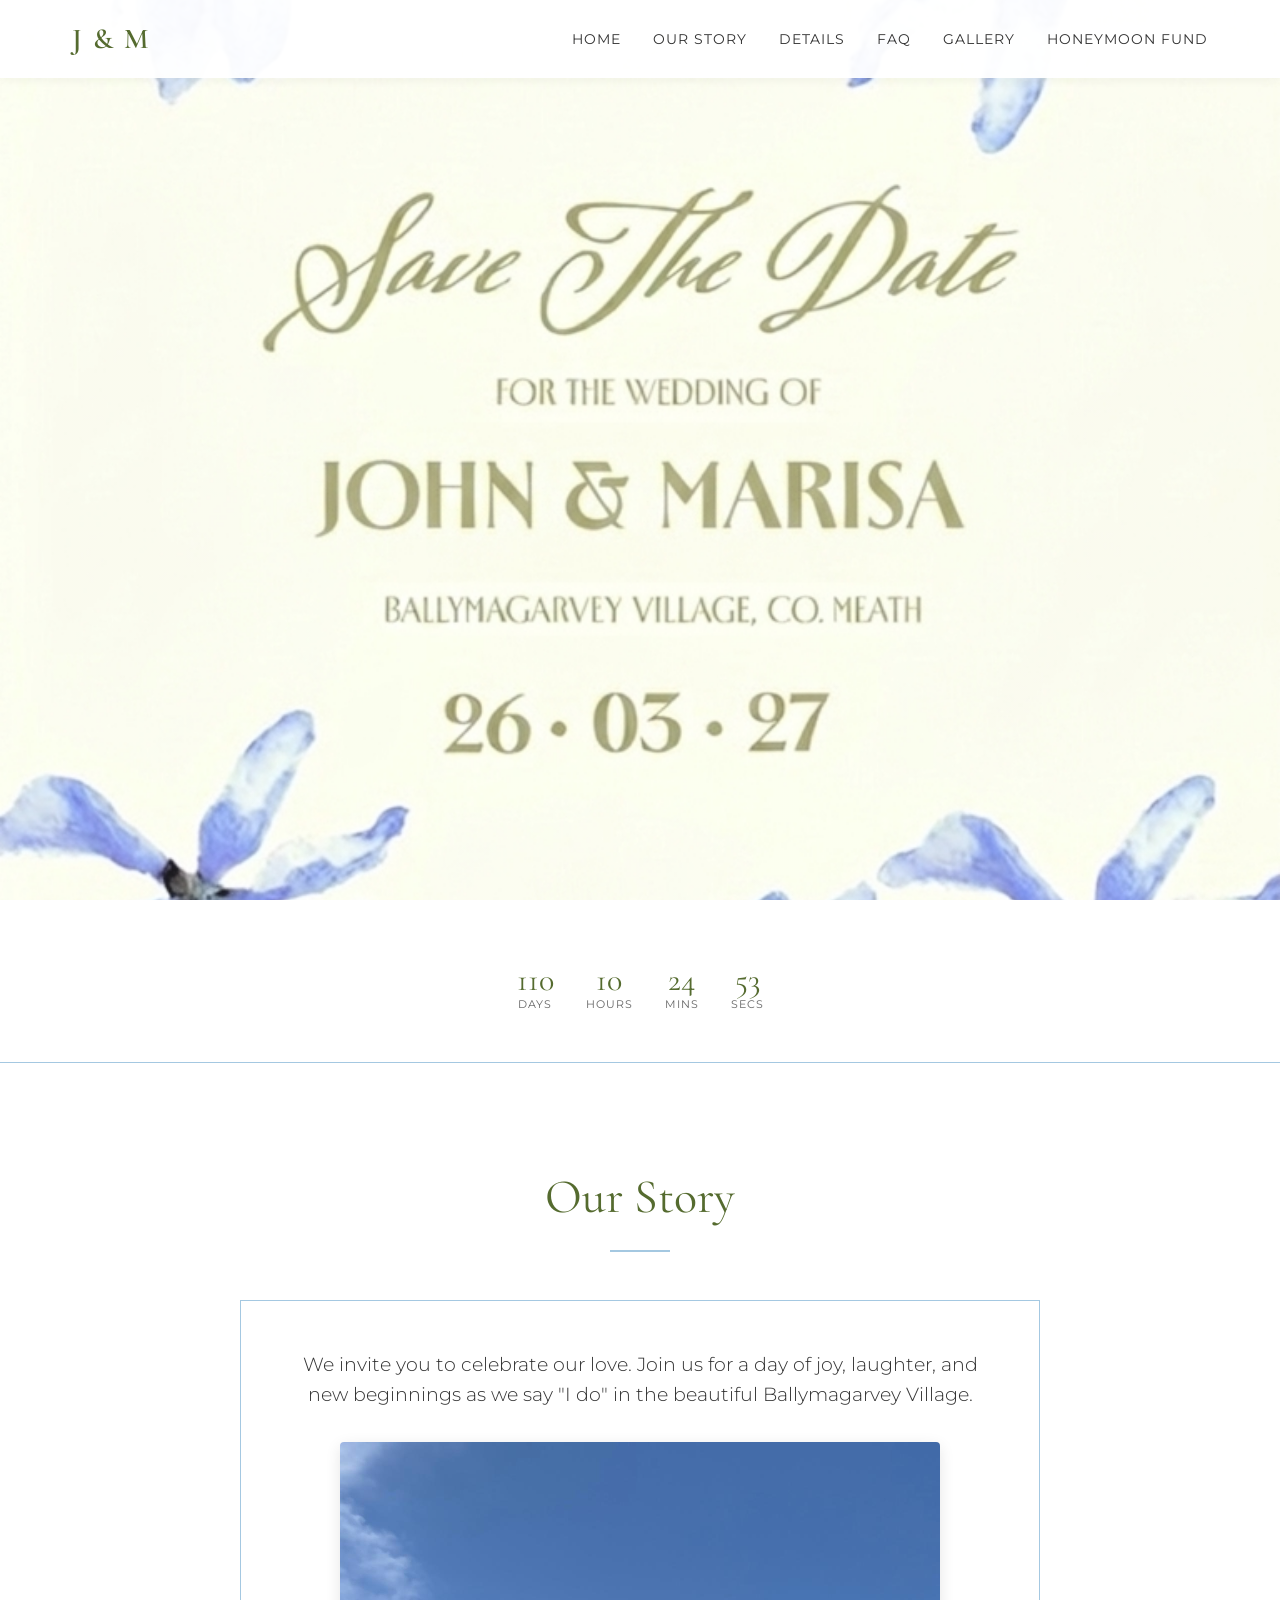
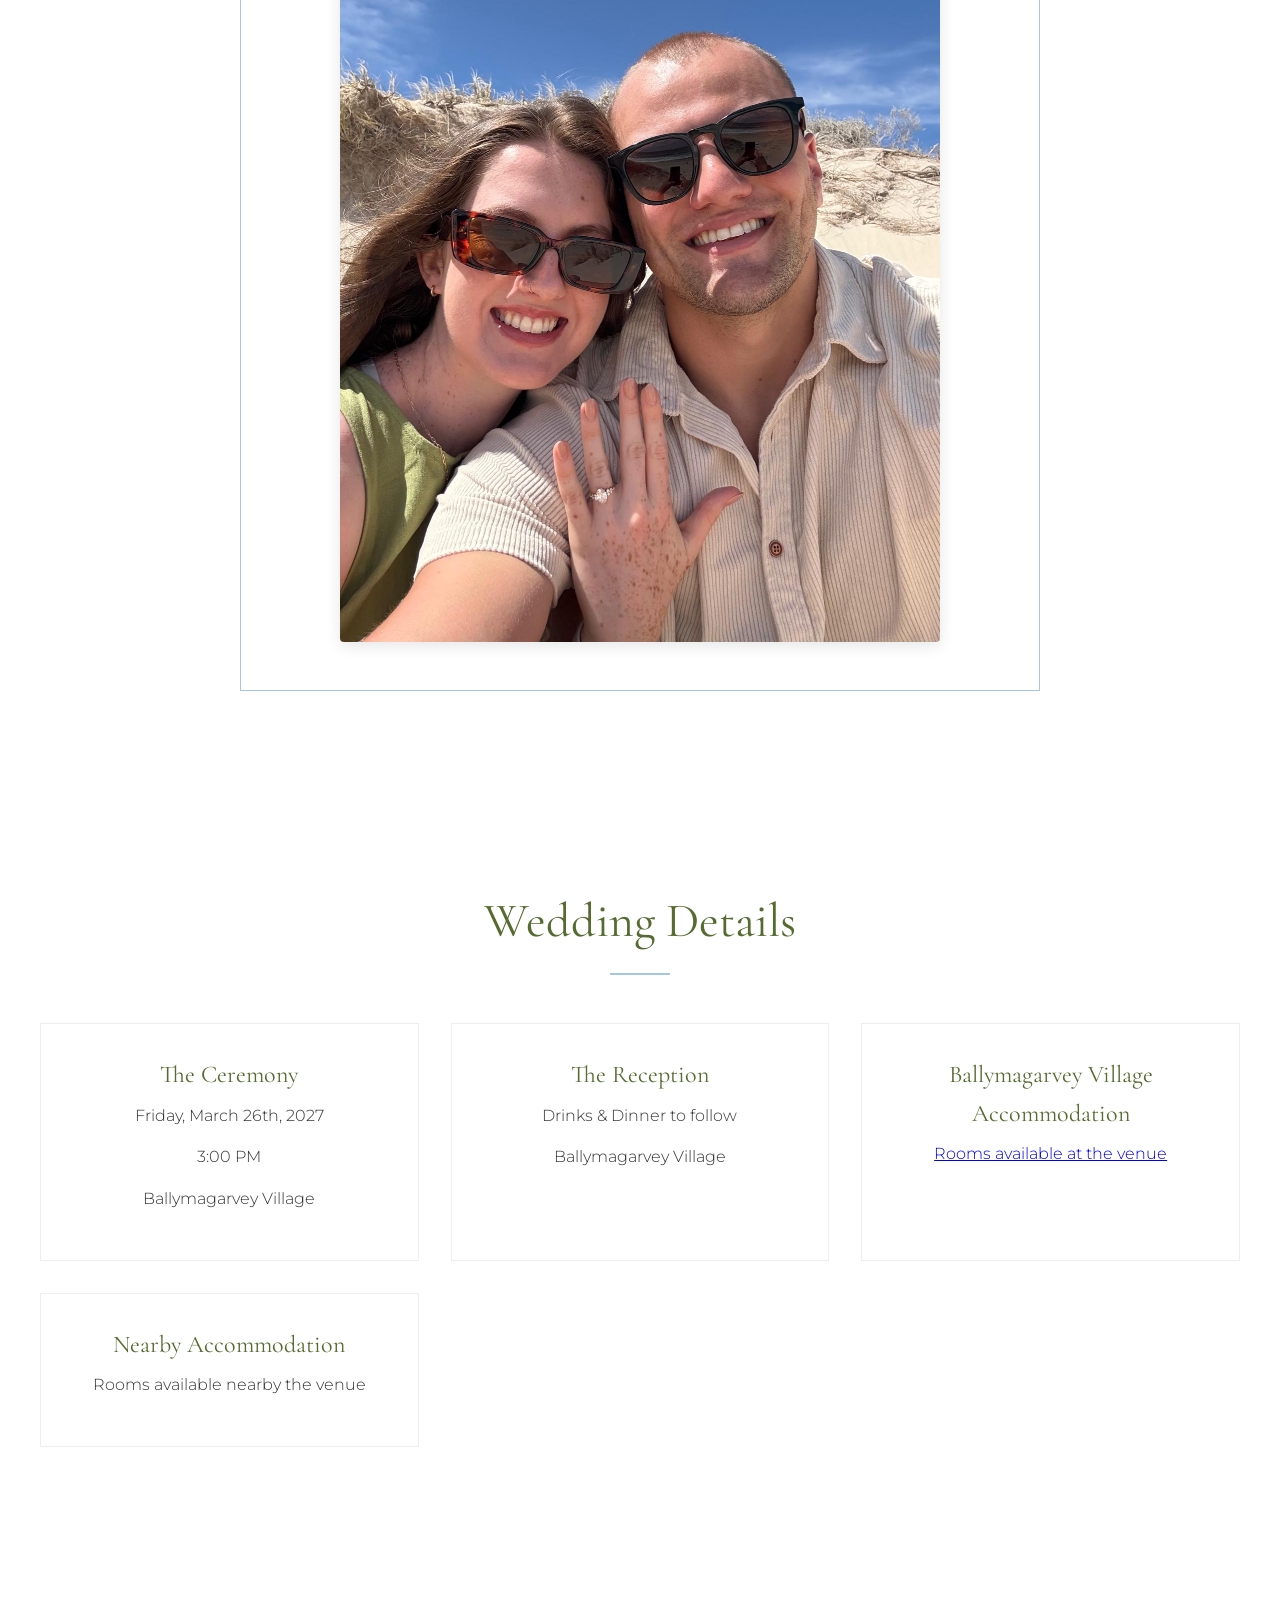
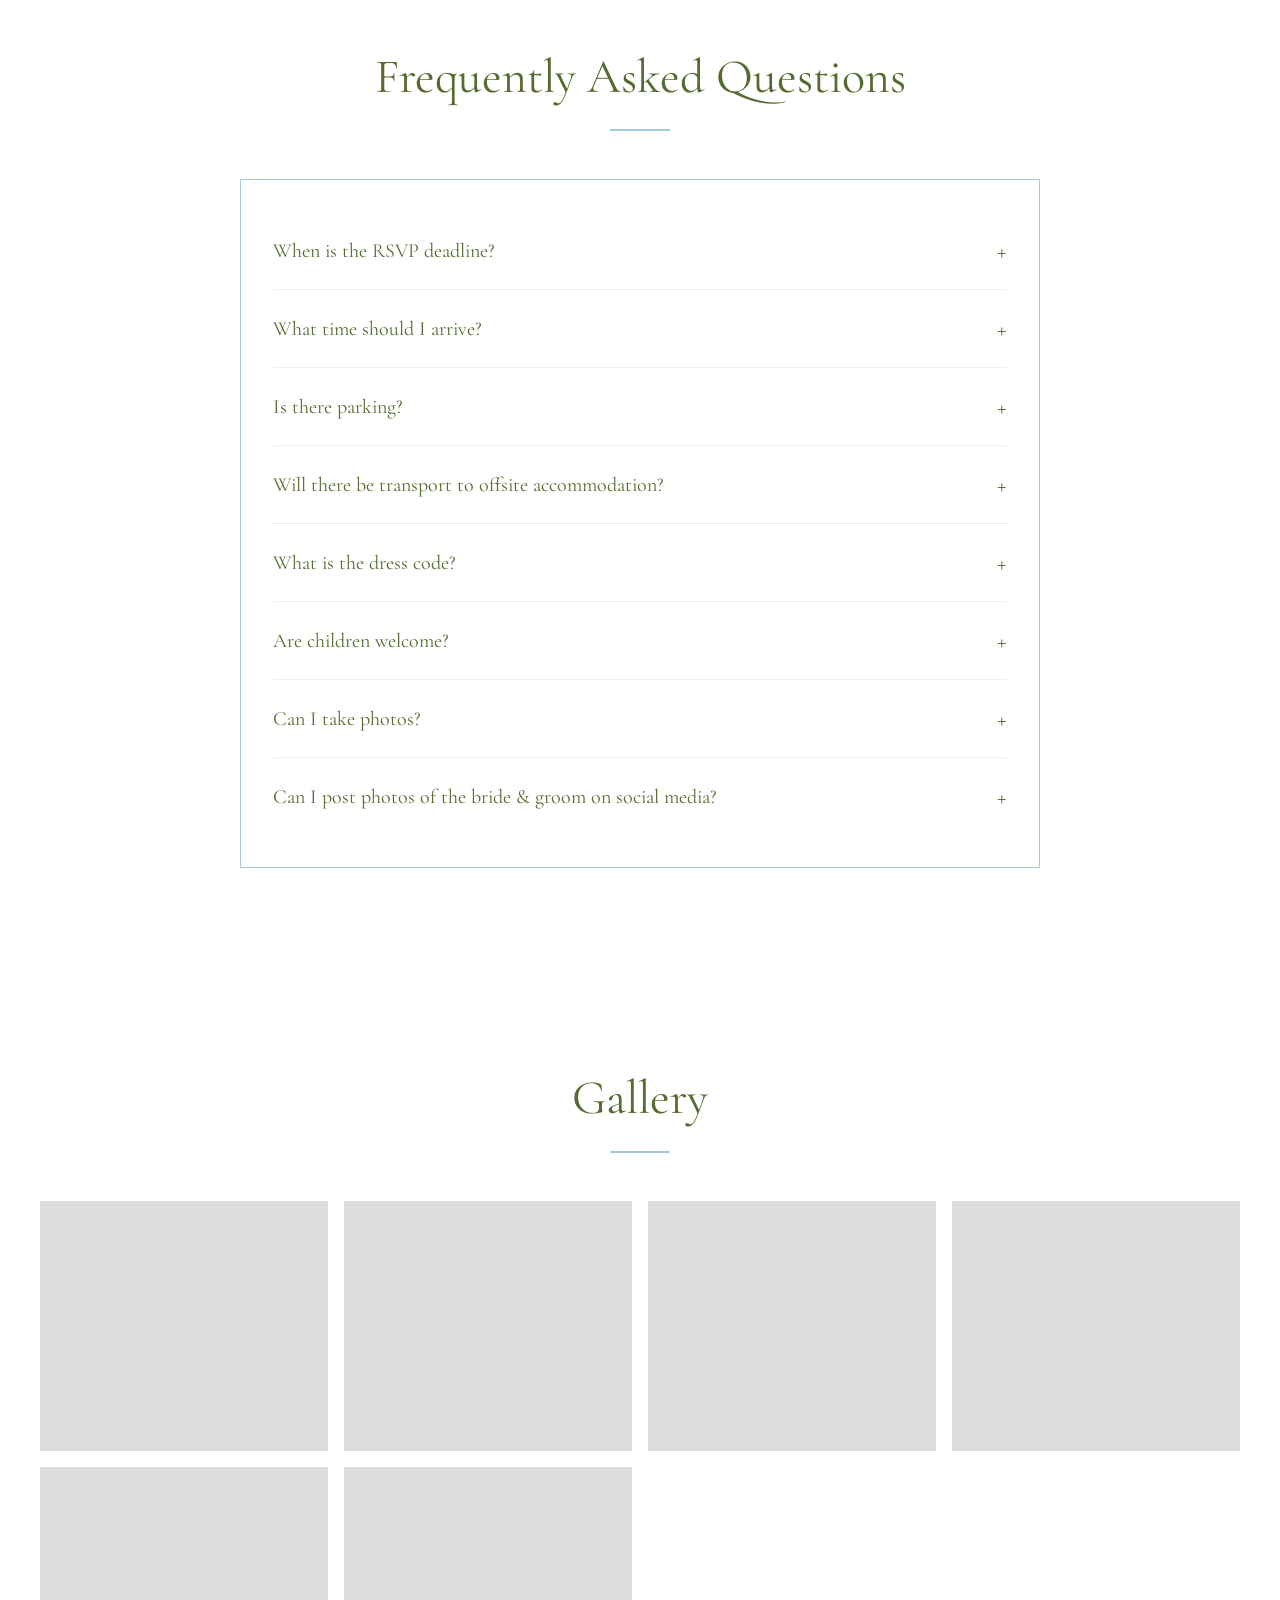
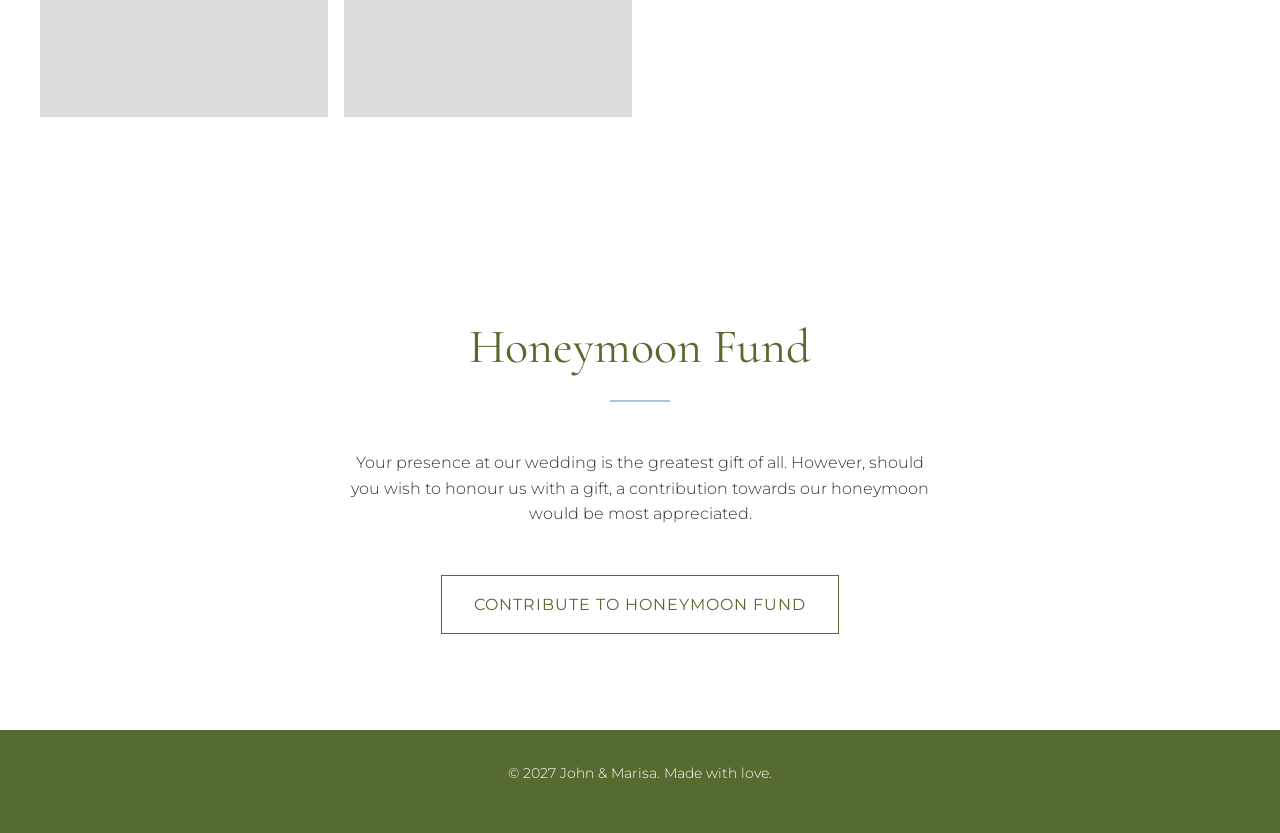
==== commit 1ecc270c: "updated datail card with link to accomodation at ballymagarvey" ====
--- a/index.html
+++ b/index.html
@@ -78,7 +78,7 @@
                 </div>
                 <div class="detail-card">
                     <h3>Ballymagarvey Village Accommodation</h3>
-                    <p>Rooms available at the venue</p>
+                    <p><a href="https://www.ballymagarvey.ie/accommodation/" target="_blank">Rooms available at the venue</a></p>
                 </div>
                 <div class="detail-card">
                     <h3>Nearby Accommodation</h3>
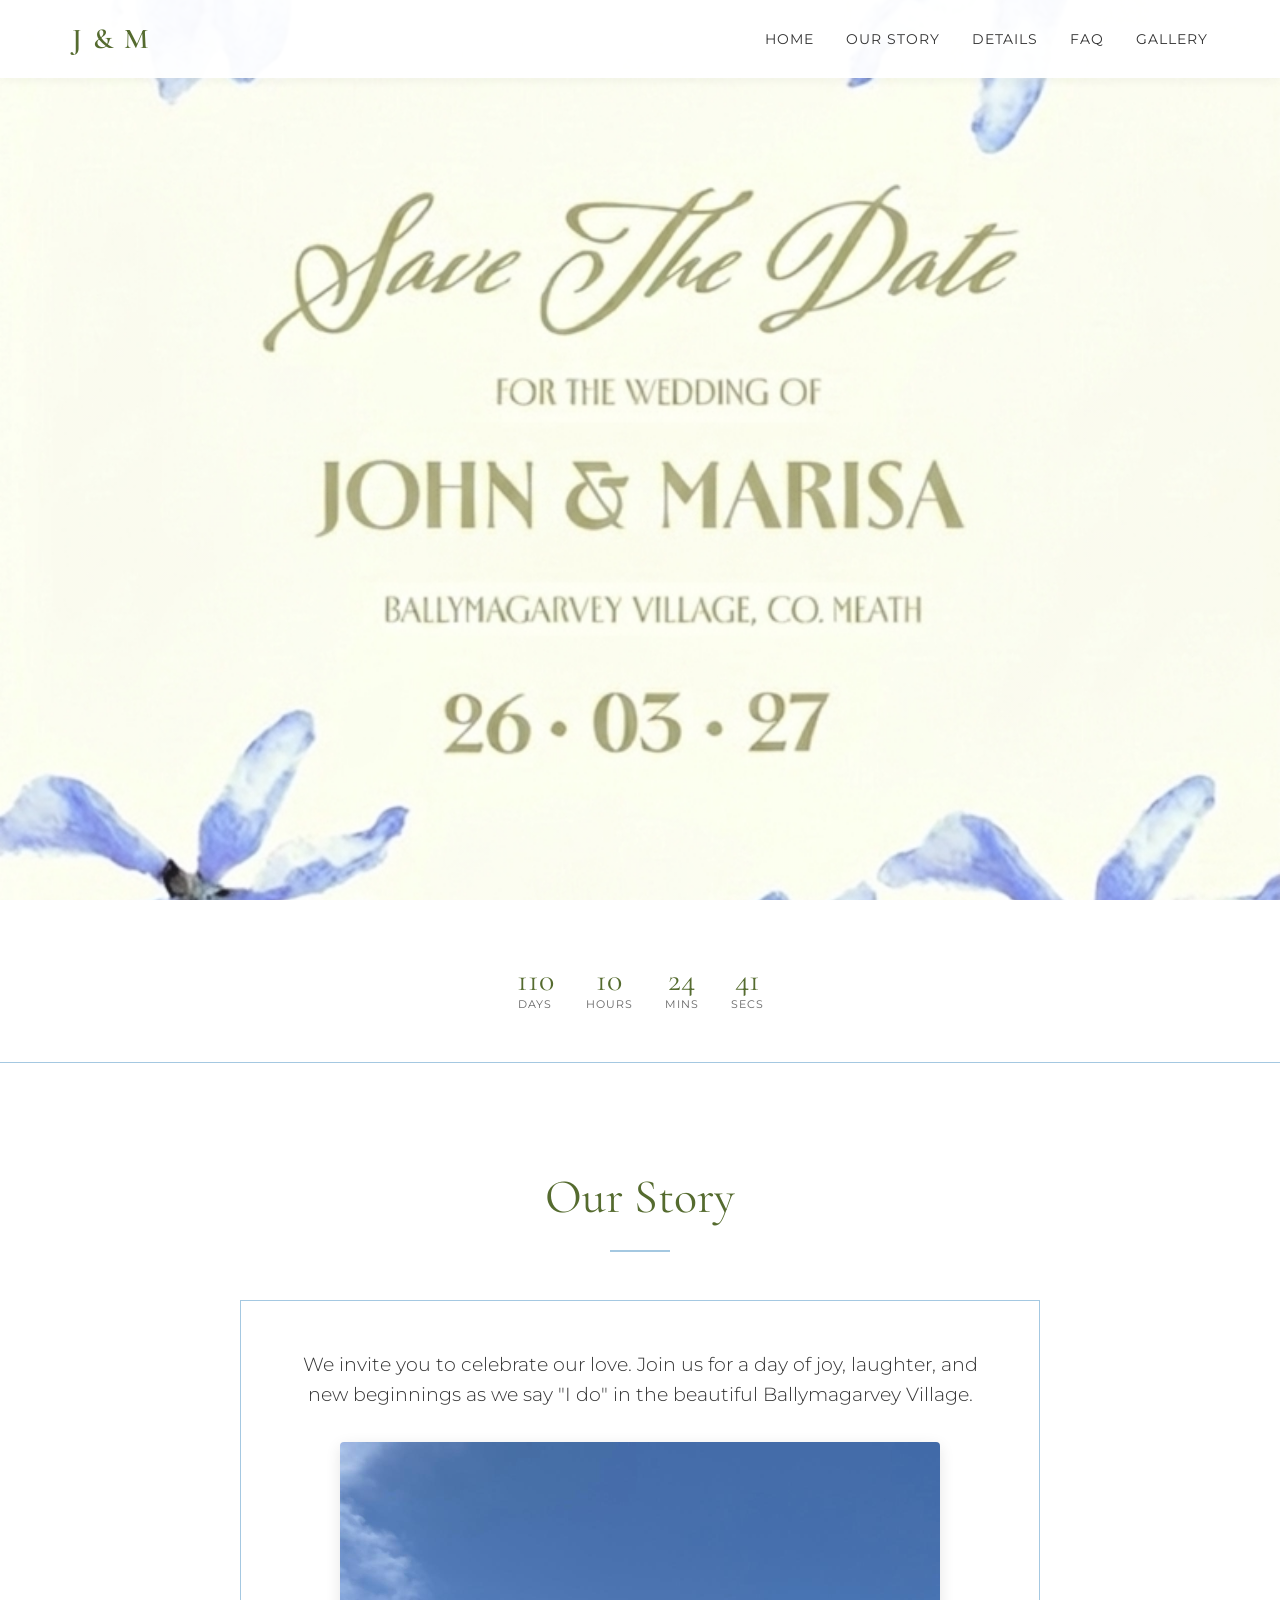
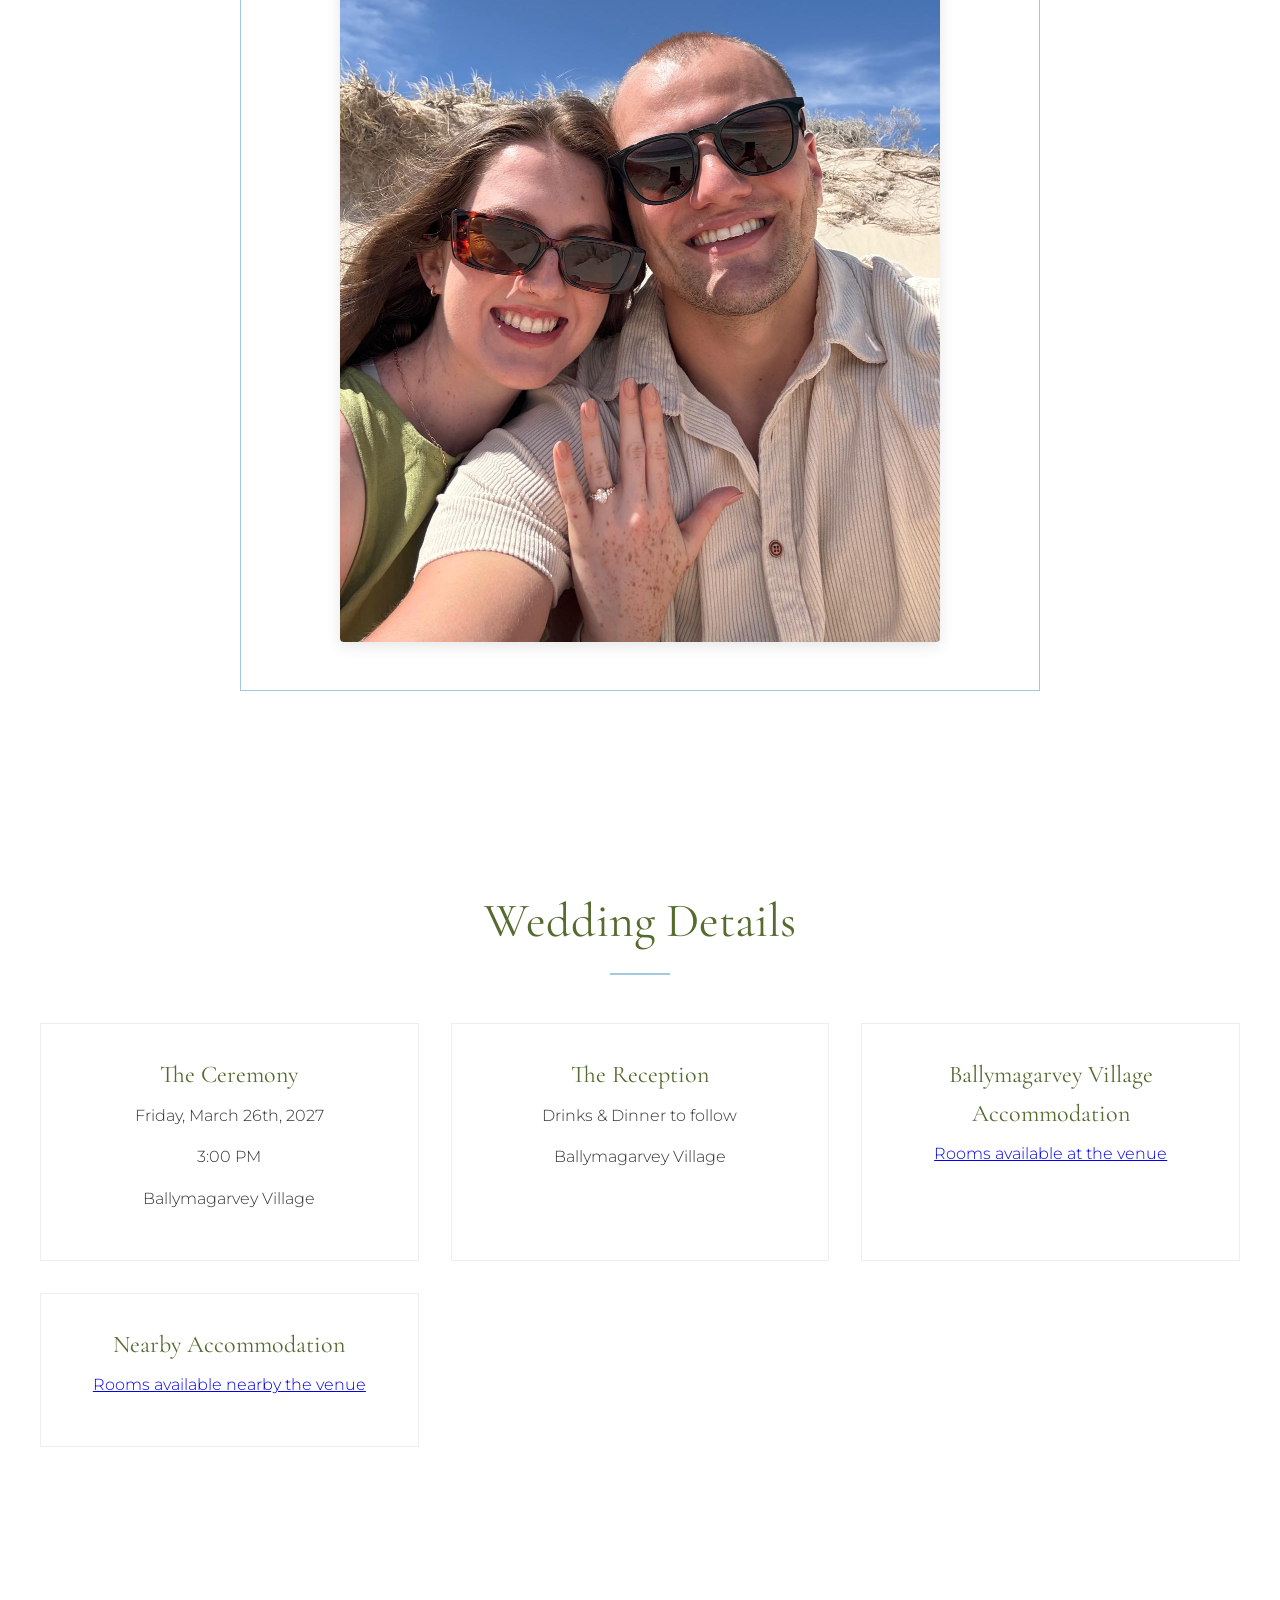
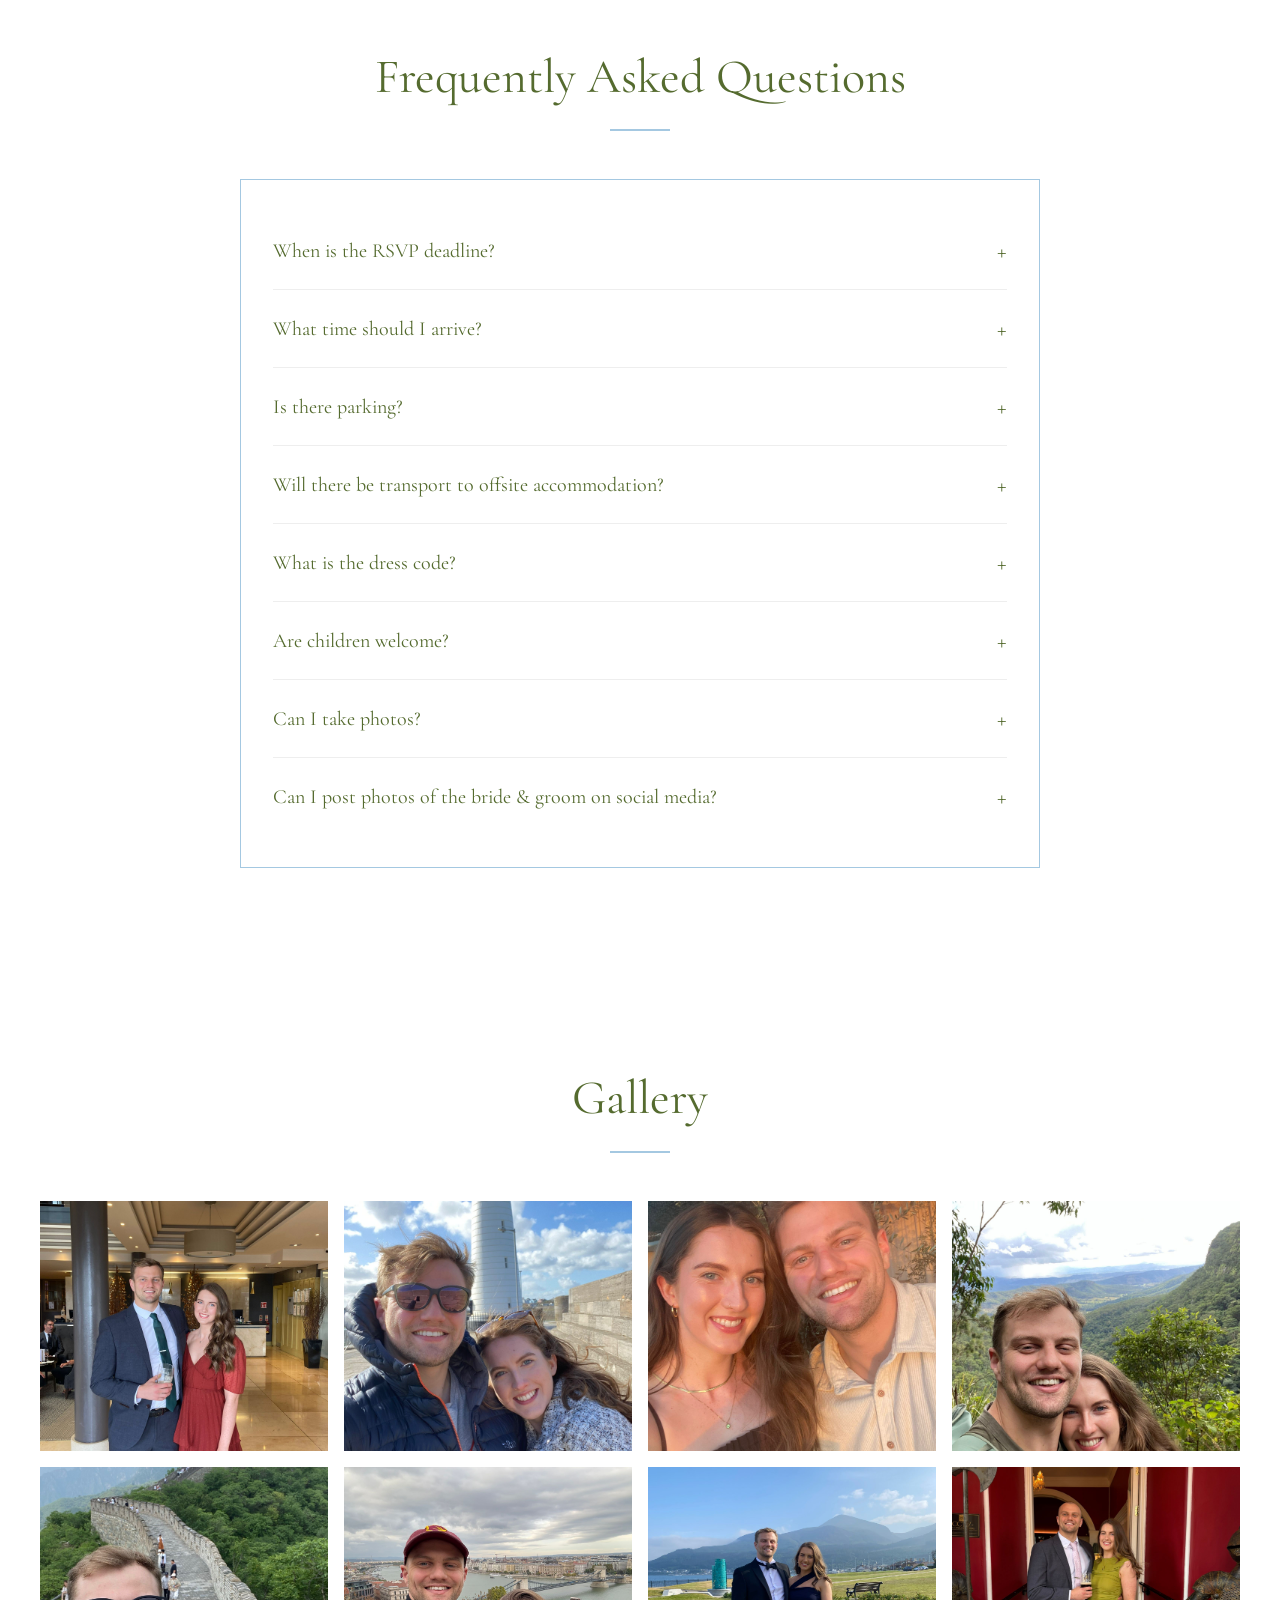
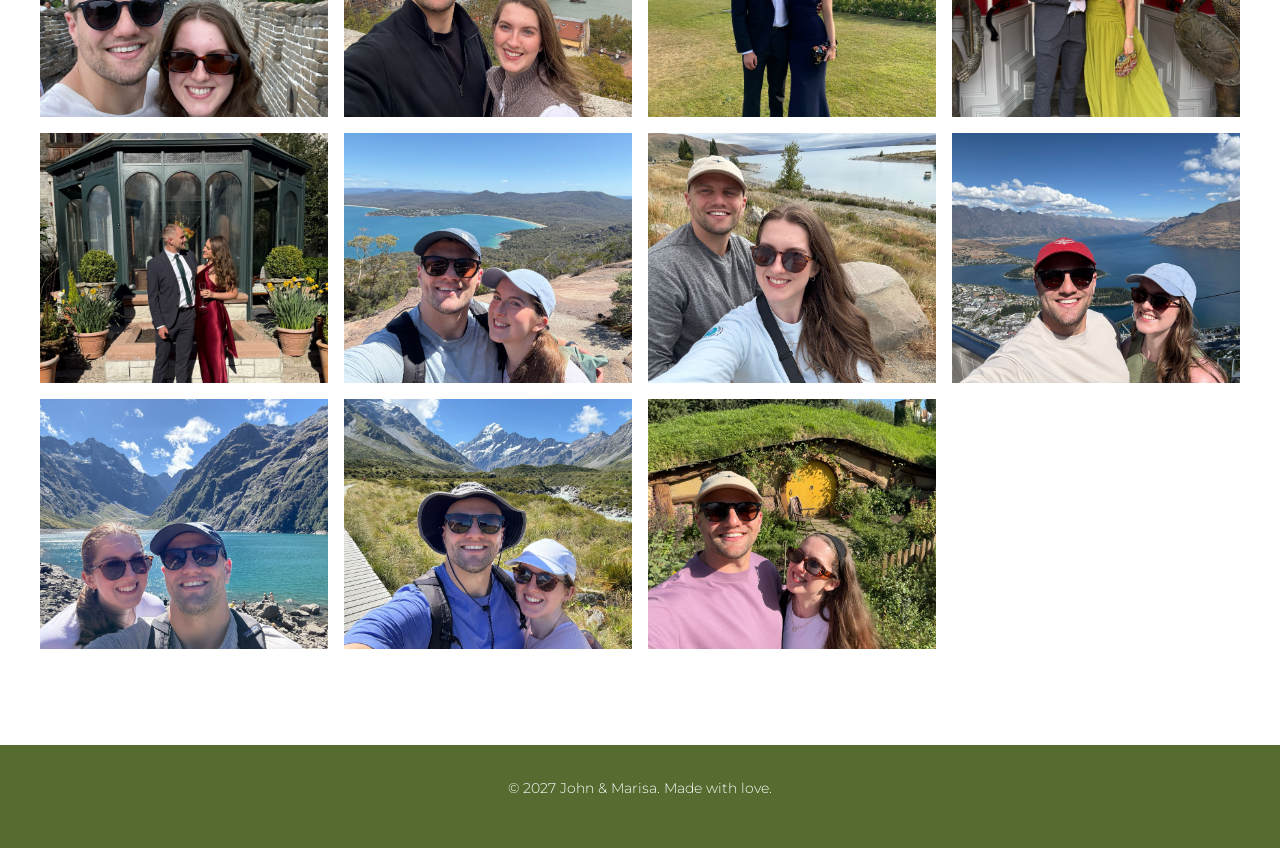
==== commit 8f93938e: "added alternative accommodations page and populated gallery" ====
--- a/index.html
+++ b/index.html
@@ -23,7 +23,7 @@
                 <li><a href="#details">Details</a></li>
                 <li><a href="#faq">FAQ</a></li>
                 <li><a href="#gallery">Gallery</a></li>
-                <li><a href="#honeymoon">Honeymoon Fund</a></li>
+                <!-- <li><a href="#honeymoon">Honeymoon Fund</a></li> -->
                 <!-- <li><a href="#rsvp" class="rsvp-btn">RSVP</a></li> -->
             </ul>
             <div class="hamburger">
@@ -82,7 +82,7 @@
                 </div>
                 <div class="detail-card">
                     <h3>Nearby Accommodation</h3>
-                    <p>Rooms available nearby the venue</p>
+                    <p><a href="alternative-accommodation.html">Rooms available nearby the venue</a></p>
                 </div>
             </div>
         </div>
@@ -157,18 +157,26 @@
         <div class="container">
             <h2 class="section-title">Gallery</h2>
             <div class="gallery-grid">
-                <!-- Using placeholders that would be replaced by real photos -->
-                <div class="gallery-item"></div>
-                <div class="gallery-item"></div>
-                <div class="gallery-item"></div>
-                <div class="gallery-item"></div>
-                <div class="gallery-item"></div>
-                <div class="gallery-item"></div>
-            </div>
-        </div>
-    </section>
-
-    <section id="honeymoon" class="section alt-bg">
+                <div class="gallery-item" style="background-image: url('photos/WhatsApp Image 2026-05-06 at 18.00.23 (1).jpeg')"></div>
+                <div class="gallery-item" style="background-image: url('photos/WhatsApp Image 2026-05-06 at 18.00.23 (2).jpeg')"></div>
+                <div class="gallery-item" style="background-image: url('photos/WhatsApp Image 2026-05-06 at 18.00.23.jpeg')"></div>
+                <div class="gallery-item" style="background-image: url('photos/WhatsApp Image 2026-05-06 at 18.00.24 (1).jpeg')"></div>
+                <div class="gallery-item" style="background-image: url('photos/WhatsApp Image 2026-05-06 at 18.00.24 (2).jpeg')"></div>
+                <div class="gallery-item" style="background-image: url('photos/WhatsApp Image 2026-05-06 at 18.00.24 (3).jpeg')"></div>
+                <div class="gallery-item" style="background-image: url('photos/WhatsApp Image 2026-05-06 at 18.00.24.jpeg')"></div>
+                <div class="gallery-item" style="background-image: url('photos/WhatsApp Image 2026-05-06 at 18.00.30.jpeg')"></div>
+                <div class="gallery-item" style="background-image: url('photos/WhatsApp Image 2026-05-06 at 18.00.35.jpeg')"></div>
+                <div class="gallery-item" style="background-image: url('photos/WhatsApp Image 2026-05-06 at 18.00.38.jpeg')"></div>
+                <div class="gallery-item" style="background-image: url('photos/WhatsApp Image 2026-05-06 at 18.00.44.jpeg')"></div>
+                <div class="gallery-item" style="background-image: url('photos/WhatsApp Image 2026-05-06 at 18.00.47 (1).jpeg')"></div>
+                <div class="gallery-item" style="background-image: url('photos/WhatsApp Image 2026-05-06 at 18.00.47 (2).jpeg')"></div>
+                <div class="gallery-item" style="background-image: url('photos/WhatsApp Image 2026-05-06 at 18.00.47.jpeg')"></div>
+                <div class="gallery-item" style="background-image: url('photos/WhatsApp Image 2026-05-06 at 18.00.48.jpeg')"></div>
+            </div>
+        </div>
+    </section>
+
+   <!--  <section id="honeymoon" class="section alt-bg">
         <div class="container">
             <h2 class="section-title">Honeymoon Fund</h2>
             <p class="honeymoon-text">Your presence at our wedding is the greatest gift of all. However, should you wish
@@ -177,7 +185,7 @@
                 <a href="#" class="honeymoon-btn">Contribute to Honeymoon Fund</a>
             </div>
         </div>
-    </section>
+    </section> -->
 
     <!-- <section id="rsvp" class="section">
         <div class="container">
--- a/styles.css
+++ b/styles.css
@@ -364,11 +364,40 @@
     gap: 1rem;
 }
 
+@media (max-width: 768px) {
+    .gallery-grid {
+        grid-template-columns: repeat(auto-fill, minmax(150px, 1fr));
+        gap: 0.75rem;
+    }
+}
+
+@media (max-width: 480px) {
+    .gallery-grid {
+        grid-template-columns: repeat(2, 1fr);
+        gap: 0.5rem;
+    }
+}
+
 .gallery-item {
     height: 250px;
     background-color: #ddd;
+    background-size: cover;
+    background-position: center;
+    background-repeat: no-repeat;
     transition: opacity 0.3s;
     cursor: pointer;
+}
+
+@media (max-width: 768px) {
+    .gallery-item {
+        height: 150px;
+    }
+}
+
+@media (max-width: 480px) {
+    .gallery-item {
+        height: 120px;
+    }
 }
 
 .gallery-item:hover {
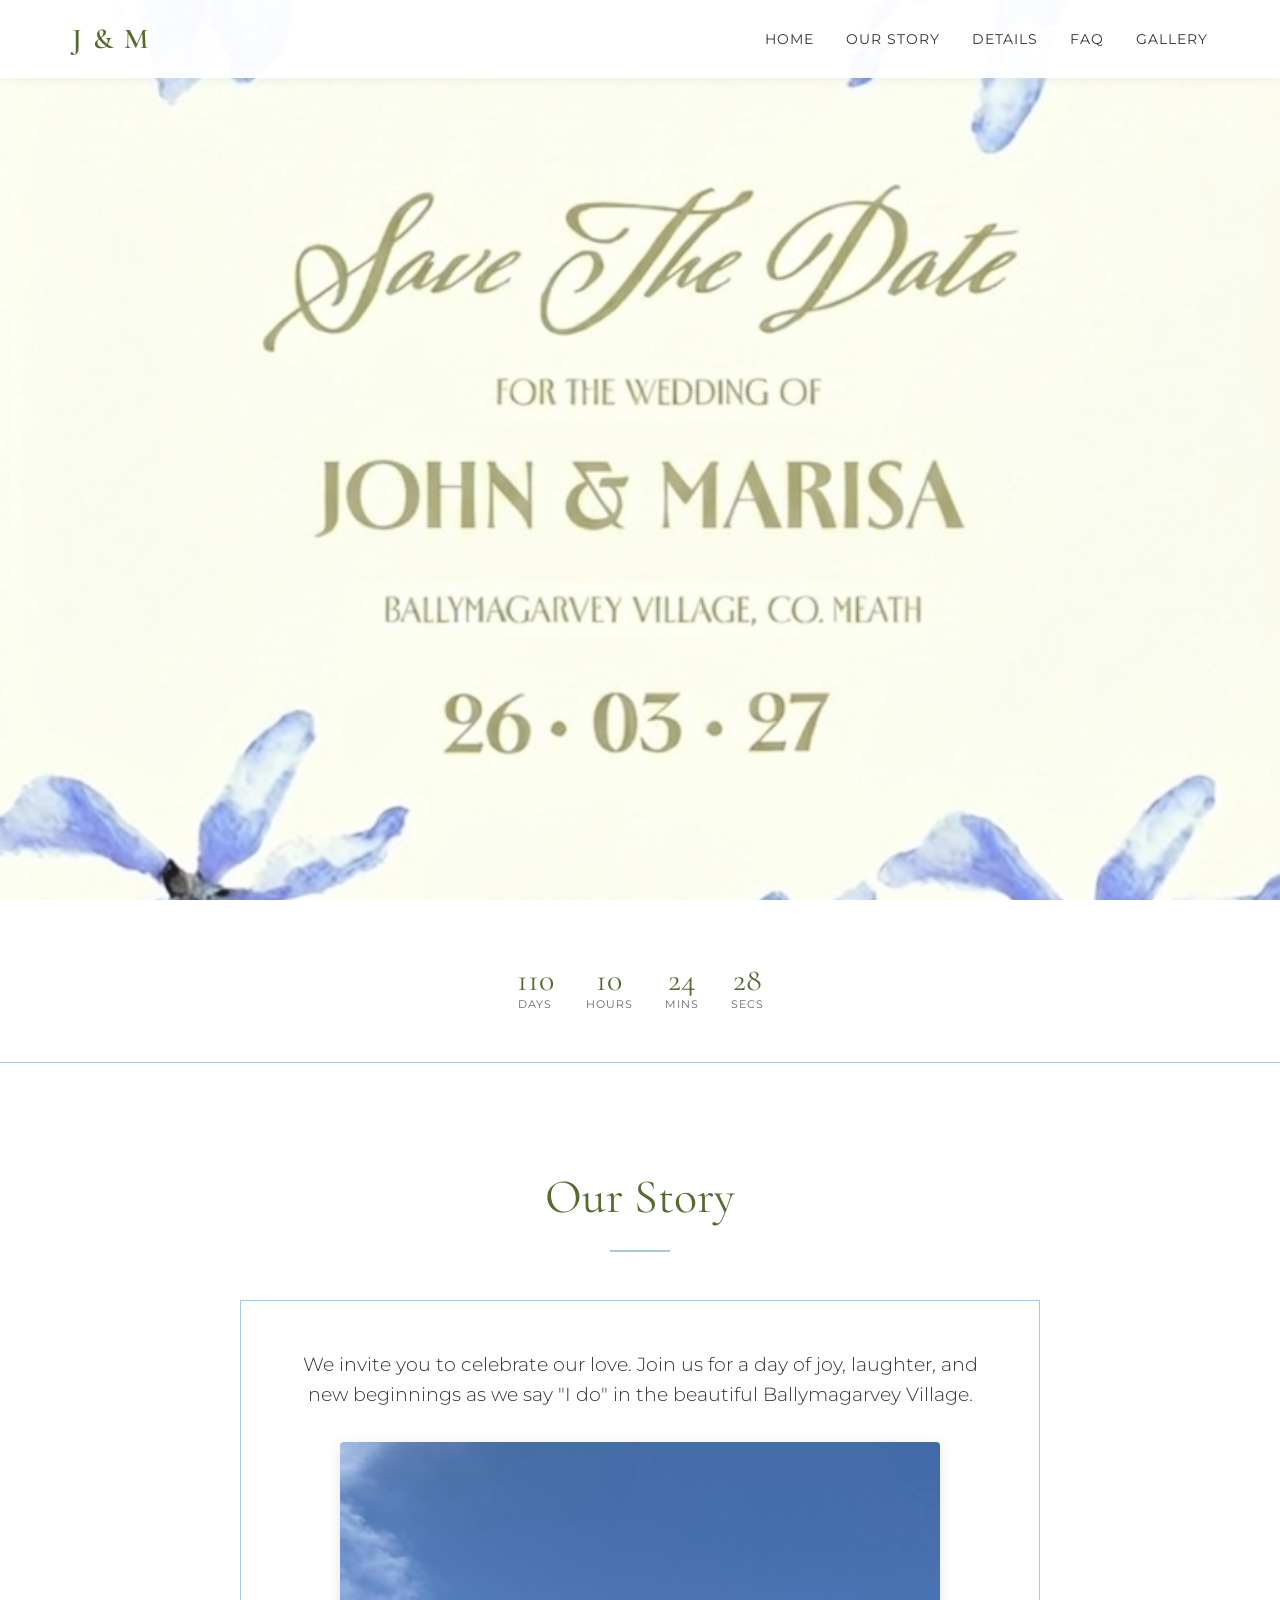
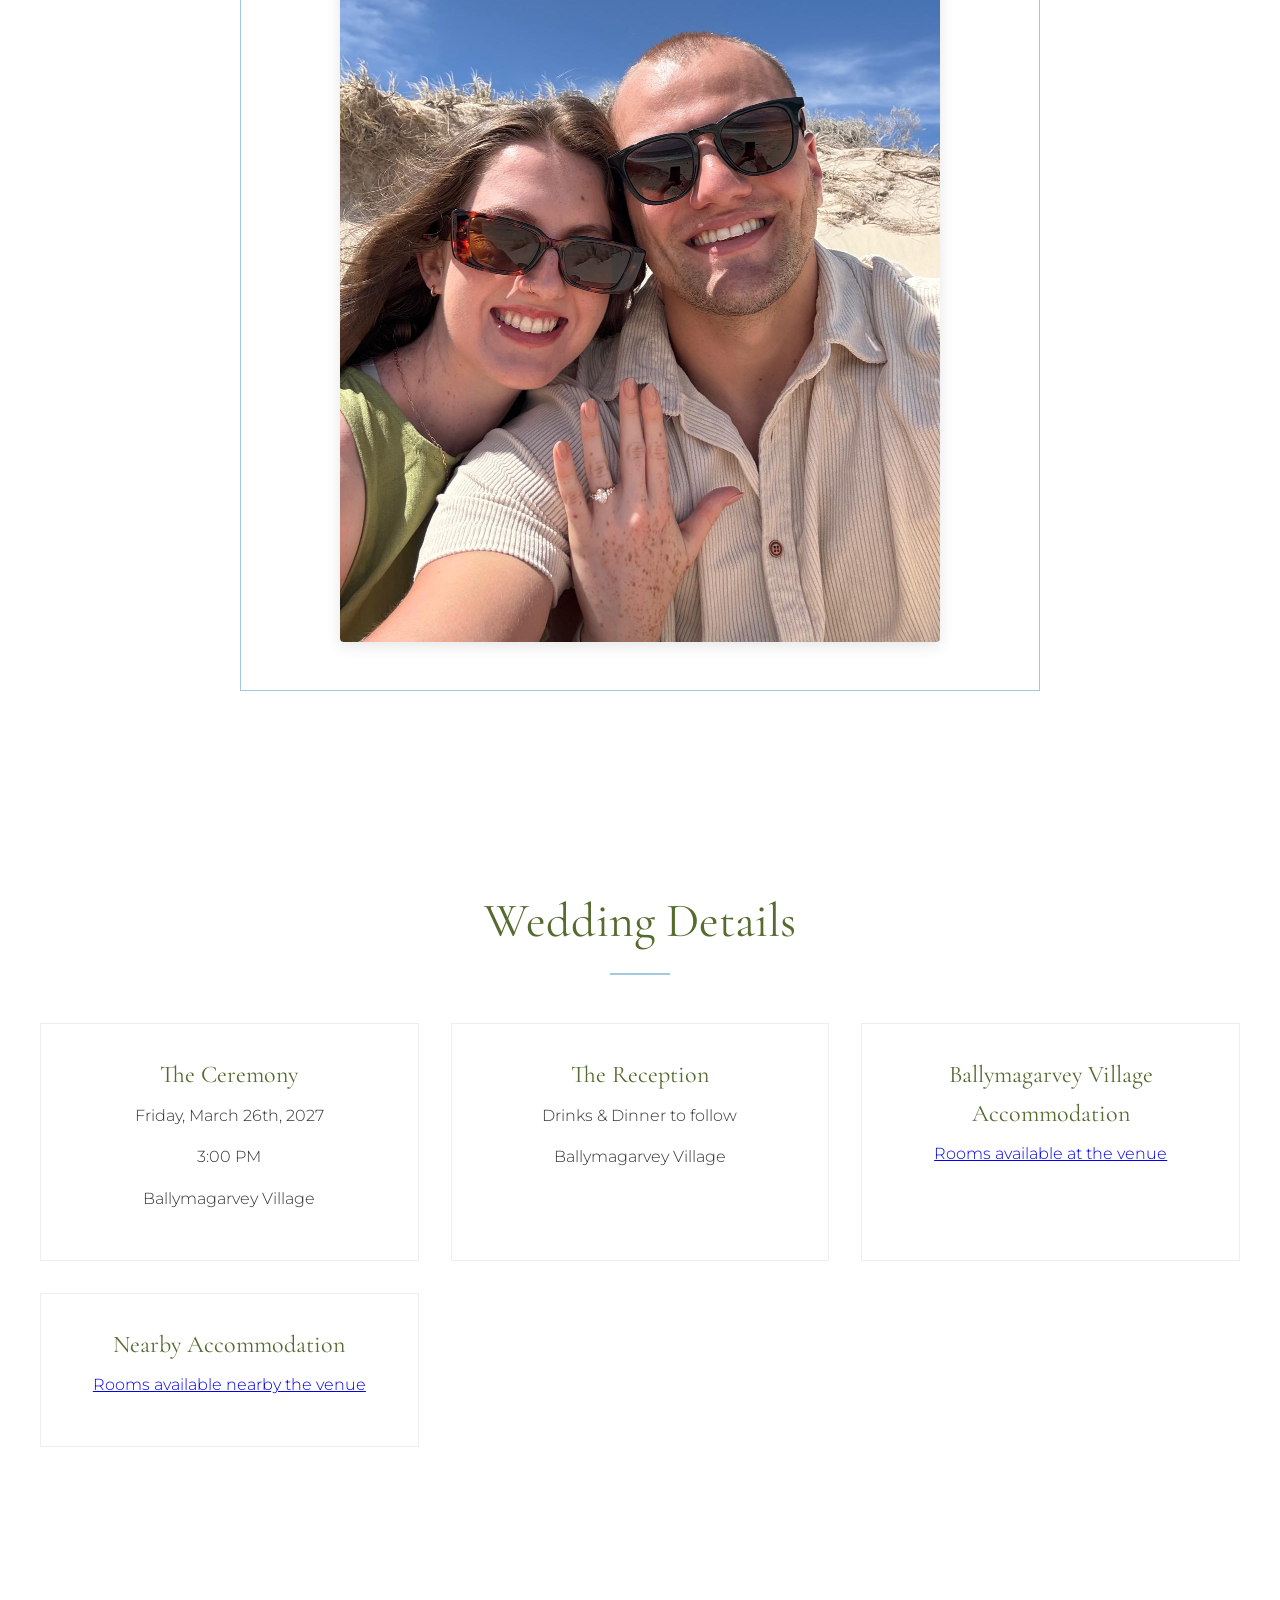
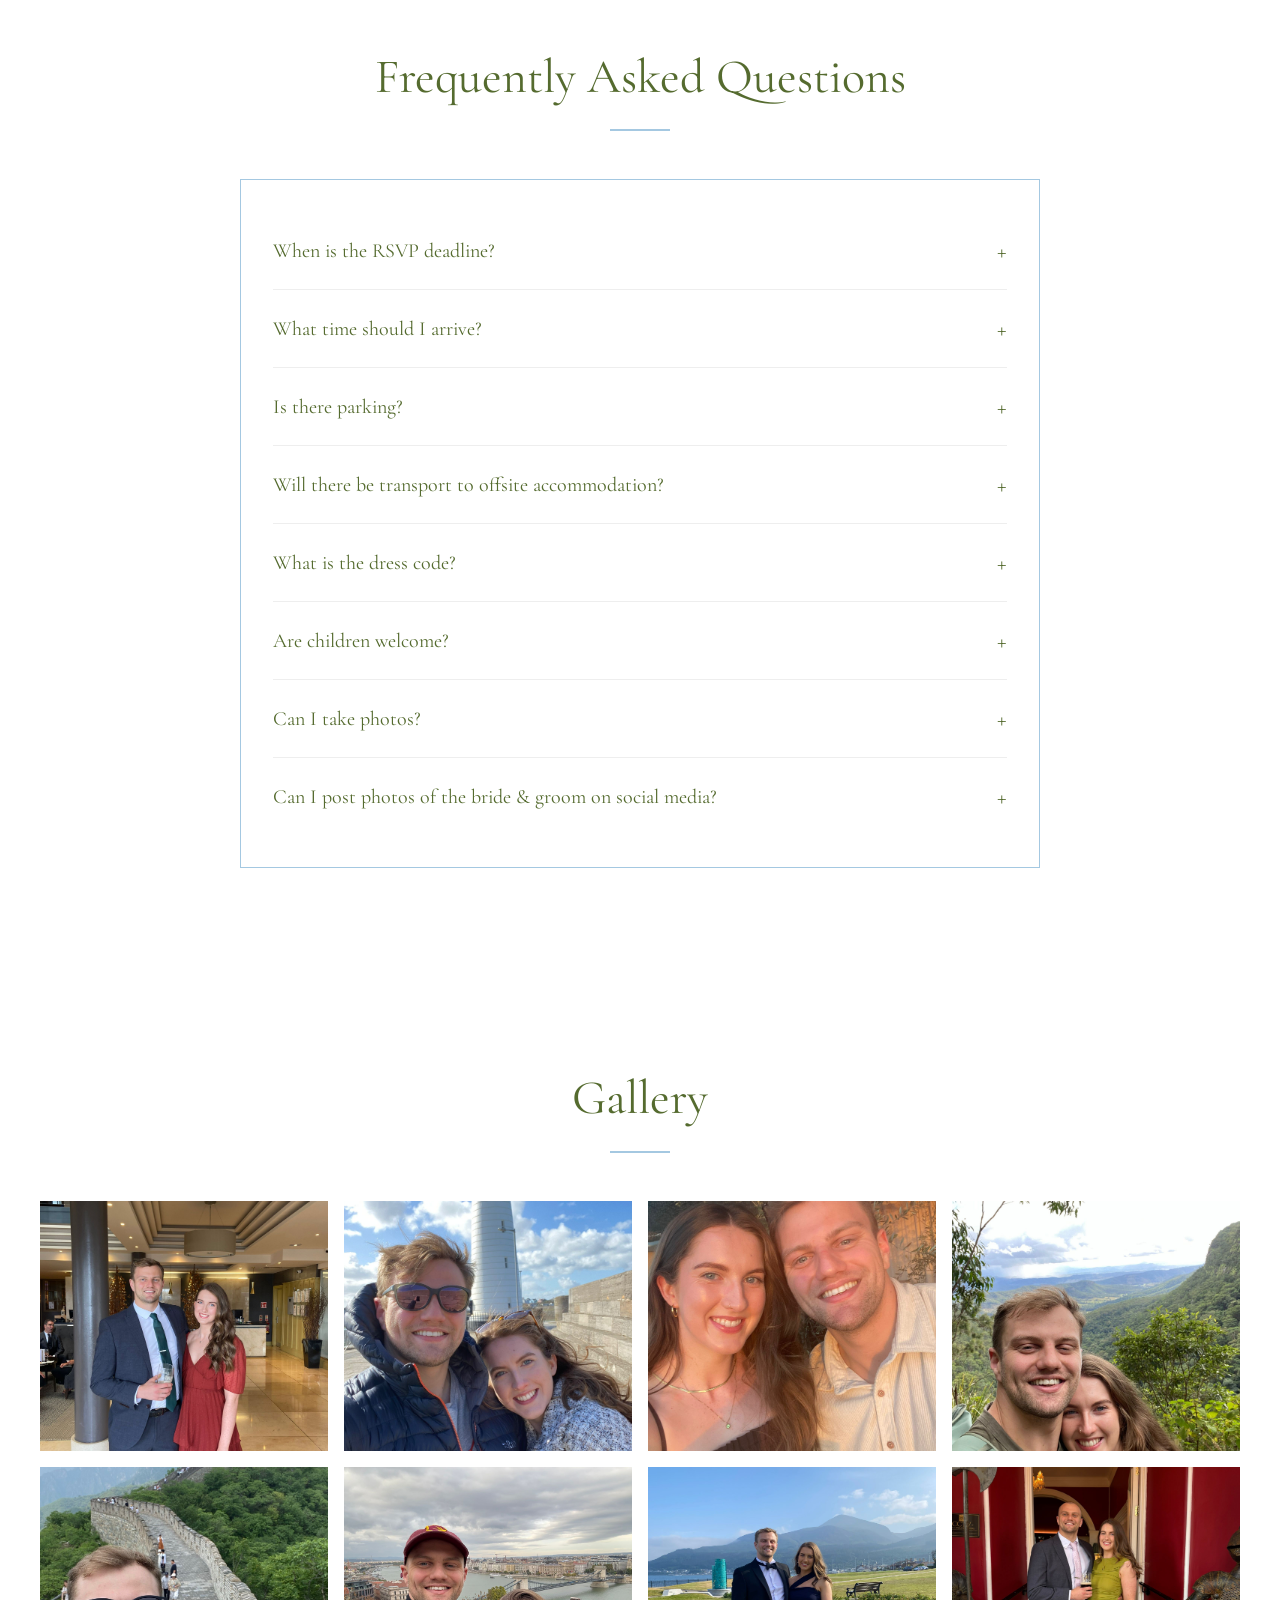
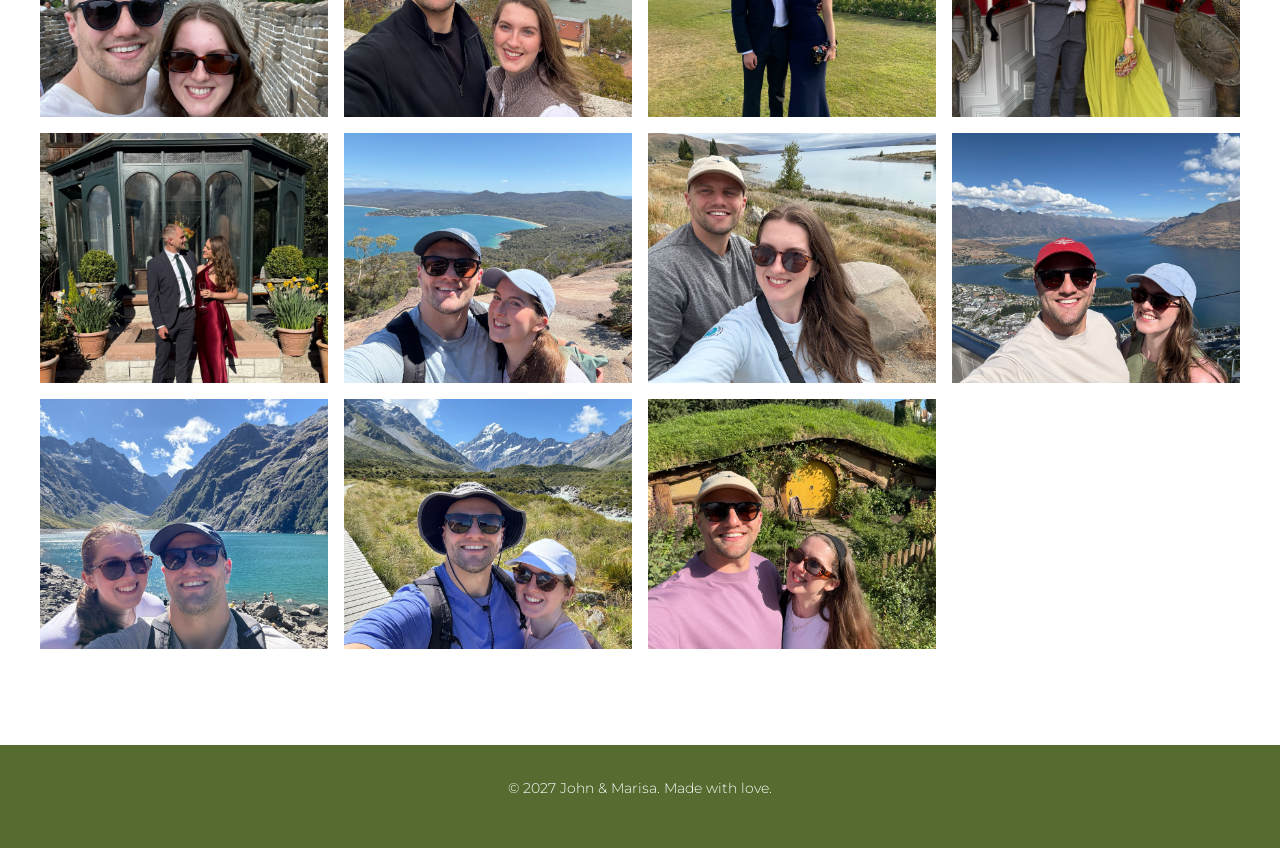
==== commit 3daeacd9: "modified file paths for photos" ====
--- a/index.html
+++ b/index.html
@@ -157,21 +157,21 @@
         <div class="container">
             <h2 class="section-title">Gallery</h2>
             <div class="gallery-grid">
-                <div class="gallery-item" style="background-image: url('photos/WhatsApp Image 2026-05-06 at 18.00.23 (1).jpeg')"></div>
-                <div class="gallery-item" style="background-image: url('photos/WhatsApp Image 2026-05-06 at 18.00.23 (2).jpeg')"></div>
-                <div class="gallery-item" style="background-image: url('photos/WhatsApp Image 2026-05-06 at 18.00.23.jpeg')"></div>
-                <div class="gallery-item" style="background-image: url('photos/WhatsApp Image 2026-05-06 at 18.00.24 (1).jpeg')"></div>
-                <div class="gallery-item" style="background-image: url('photos/WhatsApp Image 2026-05-06 at 18.00.24 (2).jpeg')"></div>
-                <div class="gallery-item" style="background-image: url('photos/WhatsApp Image 2026-05-06 at 18.00.24 (3).jpeg')"></div>
-                <div class="gallery-item" style="background-image: url('photos/WhatsApp Image 2026-05-06 at 18.00.24.jpeg')"></div>
-                <div class="gallery-item" style="background-image: url('photos/WhatsApp Image 2026-05-06 at 18.00.30.jpeg')"></div>
-                <div class="gallery-item" style="background-image: url('photos/WhatsApp Image 2026-05-06 at 18.00.35.jpeg')"></div>
-                <div class="gallery-item" style="background-image: url('photos/WhatsApp Image 2026-05-06 at 18.00.38.jpeg')"></div>
-                <div class="gallery-item" style="background-image: url('photos/WhatsApp Image 2026-05-06 at 18.00.44.jpeg')"></div>
-                <div class="gallery-item" style="background-image: url('photos/WhatsApp Image 2026-05-06 at 18.00.47 (1).jpeg')"></div>
-                <div class="gallery-item" style="background-image: url('photos/WhatsApp Image 2026-05-06 at 18.00.47 (2).jpeg')"></div>
-                <div class="gallery-item" style="background-image: url('photos/WhatsApp Image 2026-05-06 at 18.00.47.jpeg')"></div>
-                <div class="gallery-item" style="background-image: url('photos/WhatsApp Image 2026-05-06 at 18.00.48.jpeg')"></div>
+                <div class="gallery-item" style="background-image: url('photos/WhatsApp%20Image%202026-05-06%20at%2018.00.23%20(1).jpeg')"></div>
+                <div class="gallery-item" style="background-image: url('photos/WhatsApp%20Image%202026-05-06%20at%2018.00.23%20(2).jpeg')"></div>
+                <div class="gallery-item" style="background-image: url('photos/WhatsApp%20Image%202026-05-06%20at%2018.00.23.jpeg')"></div>
+                <div class="gallery-item" style="background-image: url('photos/WhatsApp%20Image%202026-05-06%20at%2018.00.24%20(1).jpeg')"></div>
+                <div class="gallery-item" style="background-image: url('photos/WhatsApp%20Image%202026-05-06%20at%2018.00.24%20(2).jpeg')"></div>
+                <div class="gallery-item" style="background-image: url('photos/WhatsApp%20Image%202026-05-06%20at%2018.00.24%20(3).jpeg')"></div>
+                <div class="gallery-item" style="background-image: url('photos/WhatsApp%20Image%202026-05-06%20at%2018.00.24.jpeg')"></div>
+                <div class="gallery-item" style="background-image: url('photos/WhatsApp%20Image%202026-05-06%20at%2018.00.30.jpeg')"></div>
+                <div class="gallery-item" style="background-image: url('photos/WhatsApp%20Image%202026-05-06%20at%2018.00.35.jpeg')"></div>
+                <div class="gallery-item" style="background-image: url('photos/WhatsApp%20Image%202026-05-06%20at%2018.00.38.jpeg')"></div>
+                <div class="gallery-item" style="background-image: url('photos/WhatsApp%20Image%202026-05-06%20at%2018.00.44.jpeg')"></div>
+                <div class="gallery-item" style="background-image: url('photos/WhatsApp%20Image%202026-05-06%20at%2018.00.47%20(1).jpeg')"></div>
+                <div class="gallery-item" style="background-image: url('photos/WhatsApp%20Image%202026-05-06%20at%2018.00.47%20(2).jpeg')"></div>
+                <div class="gallery-item" style="background-image: url('photos/WhatsApp%20Image%202026-05-06%20at%2018.00.47.jpeg')"></div>
+                <div class="gallery-item" style="background-image: url('photos/WhatsApp%20Image%202026-05-06%20at%2018.00.48.jpeg')"></div>
             </div>
         </div>
     </section>
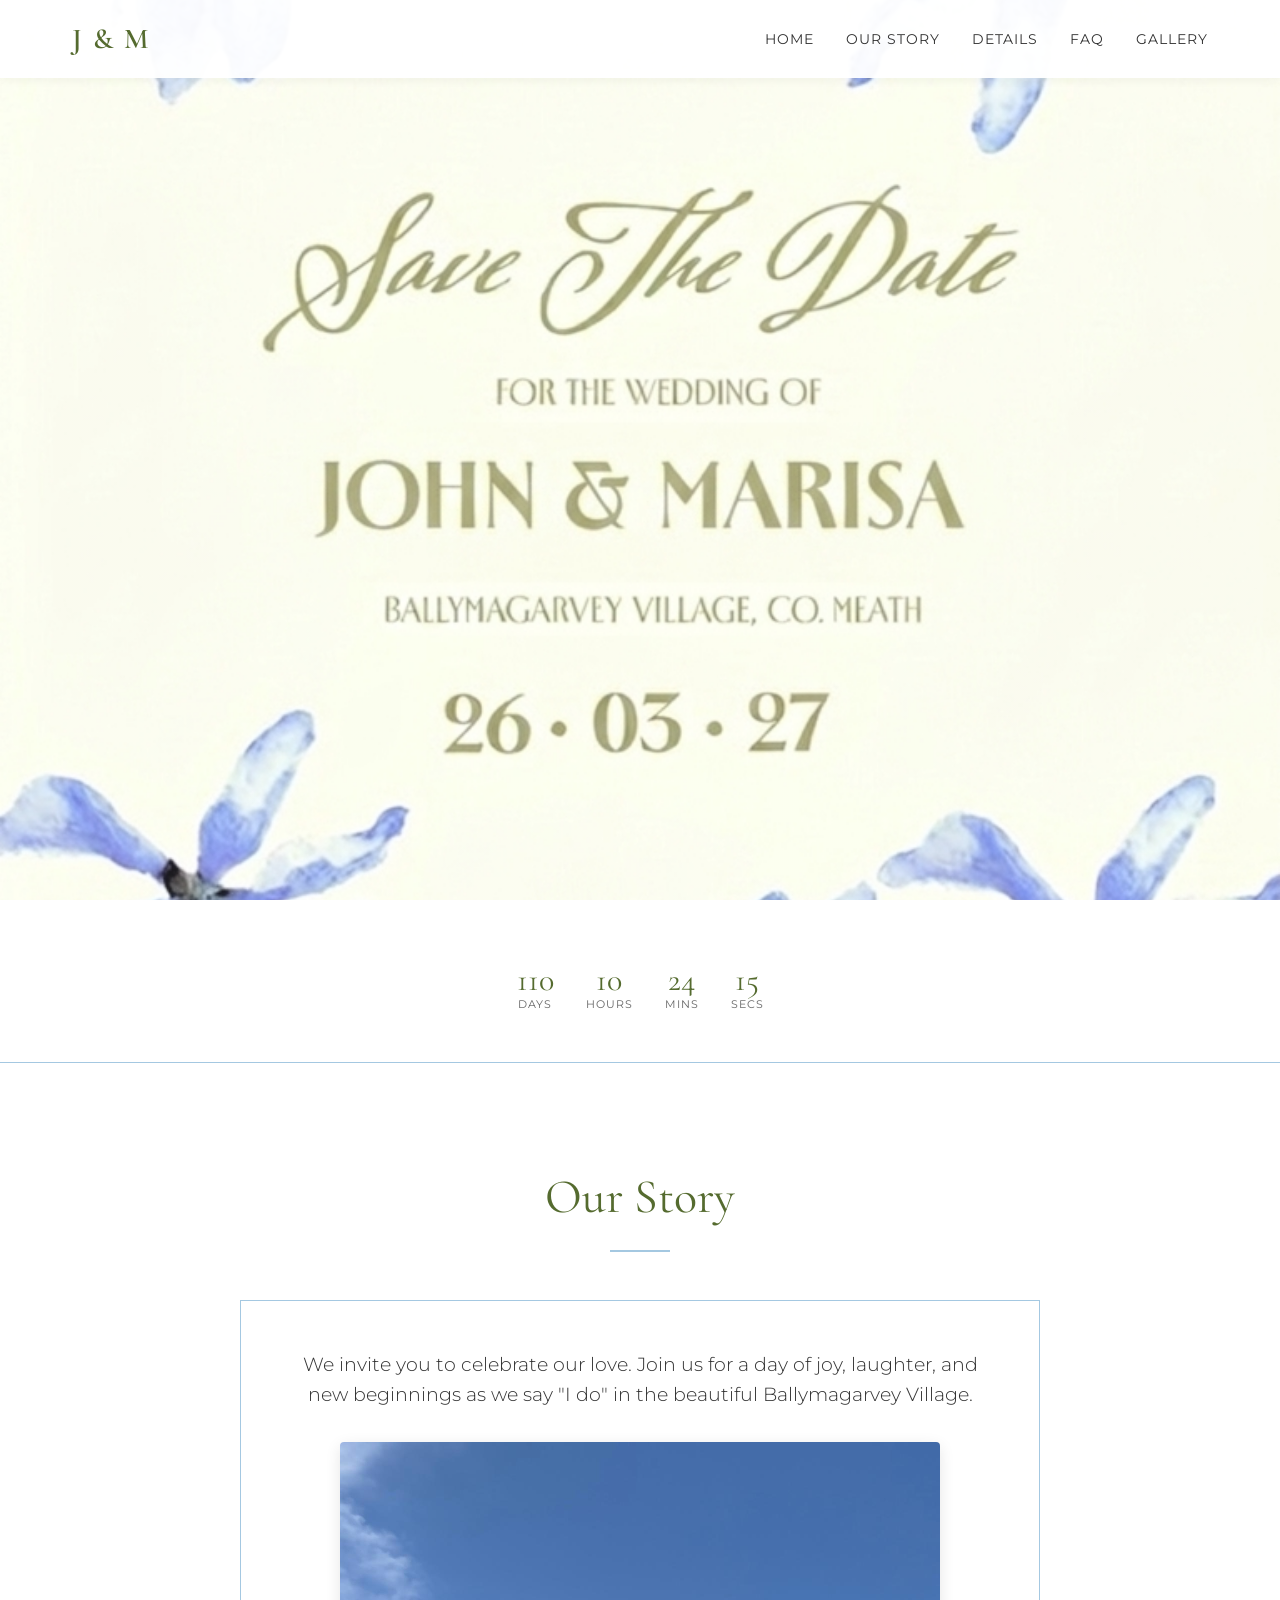
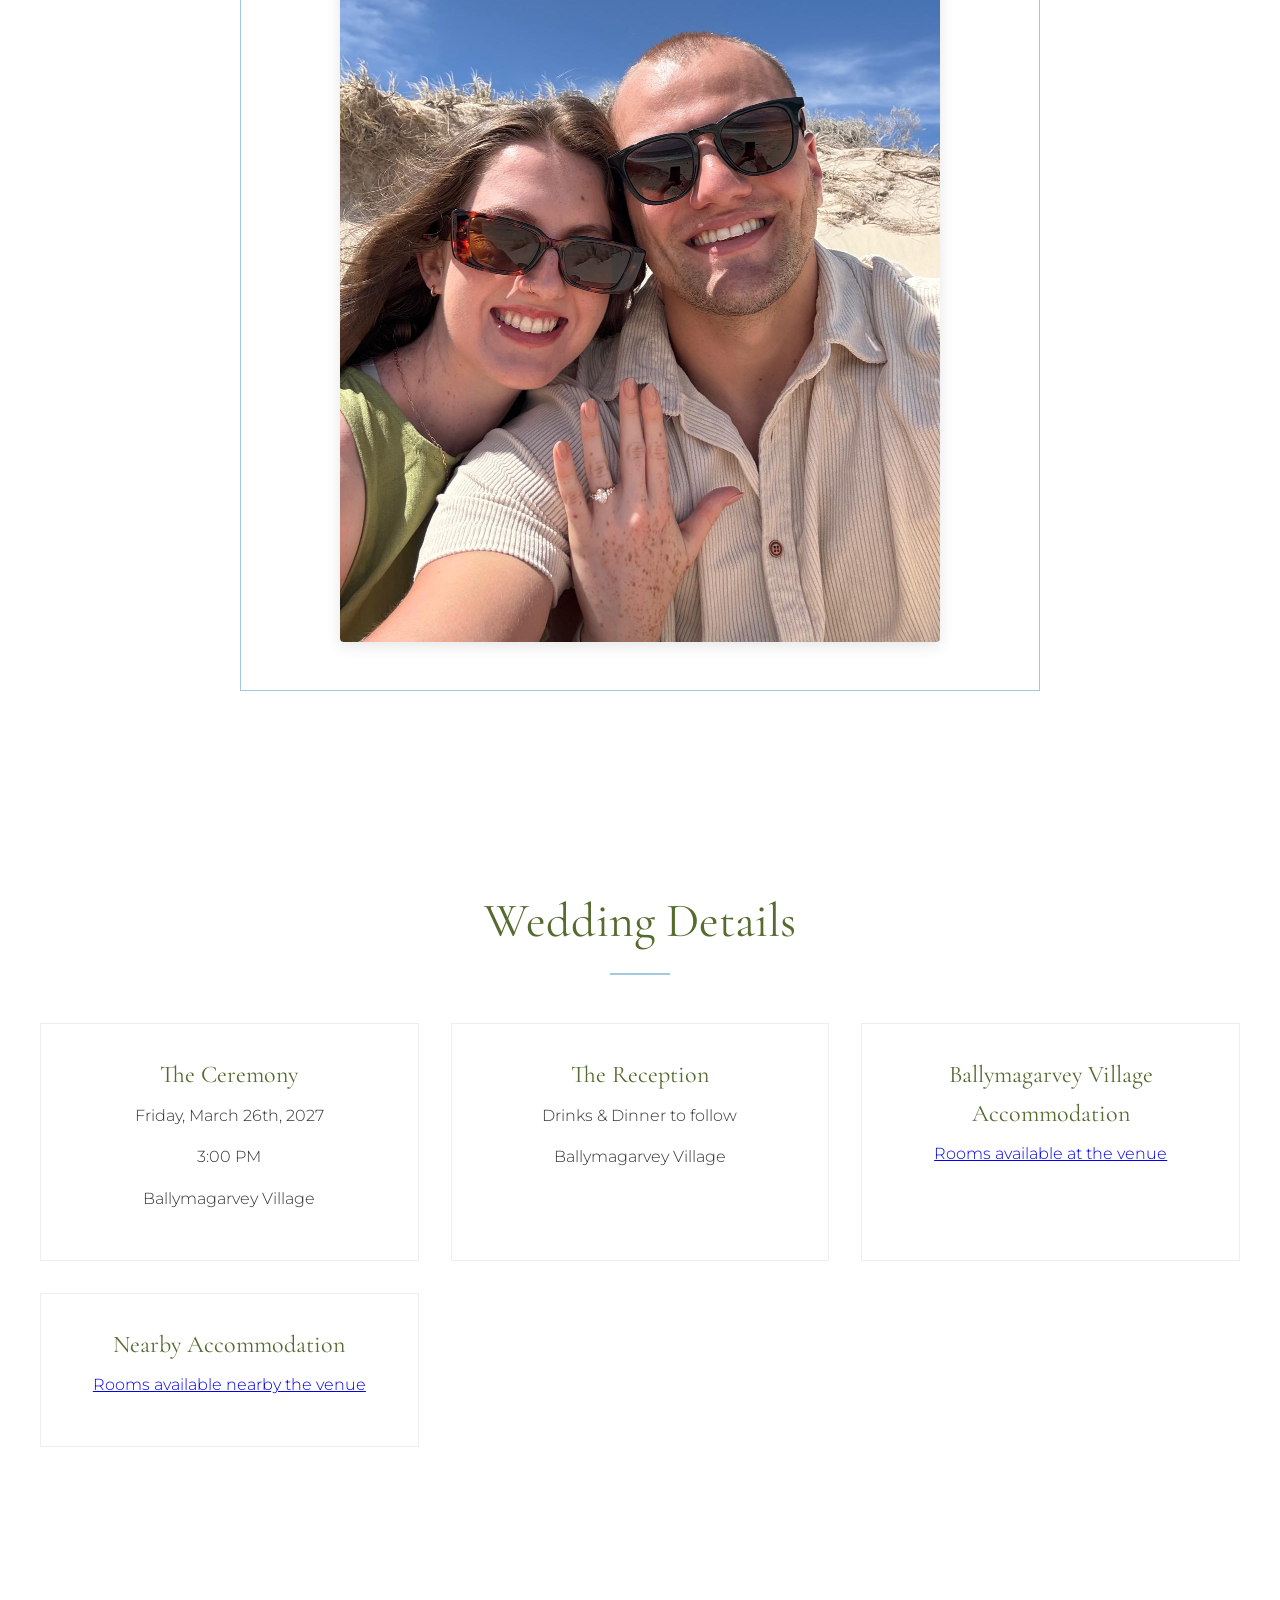
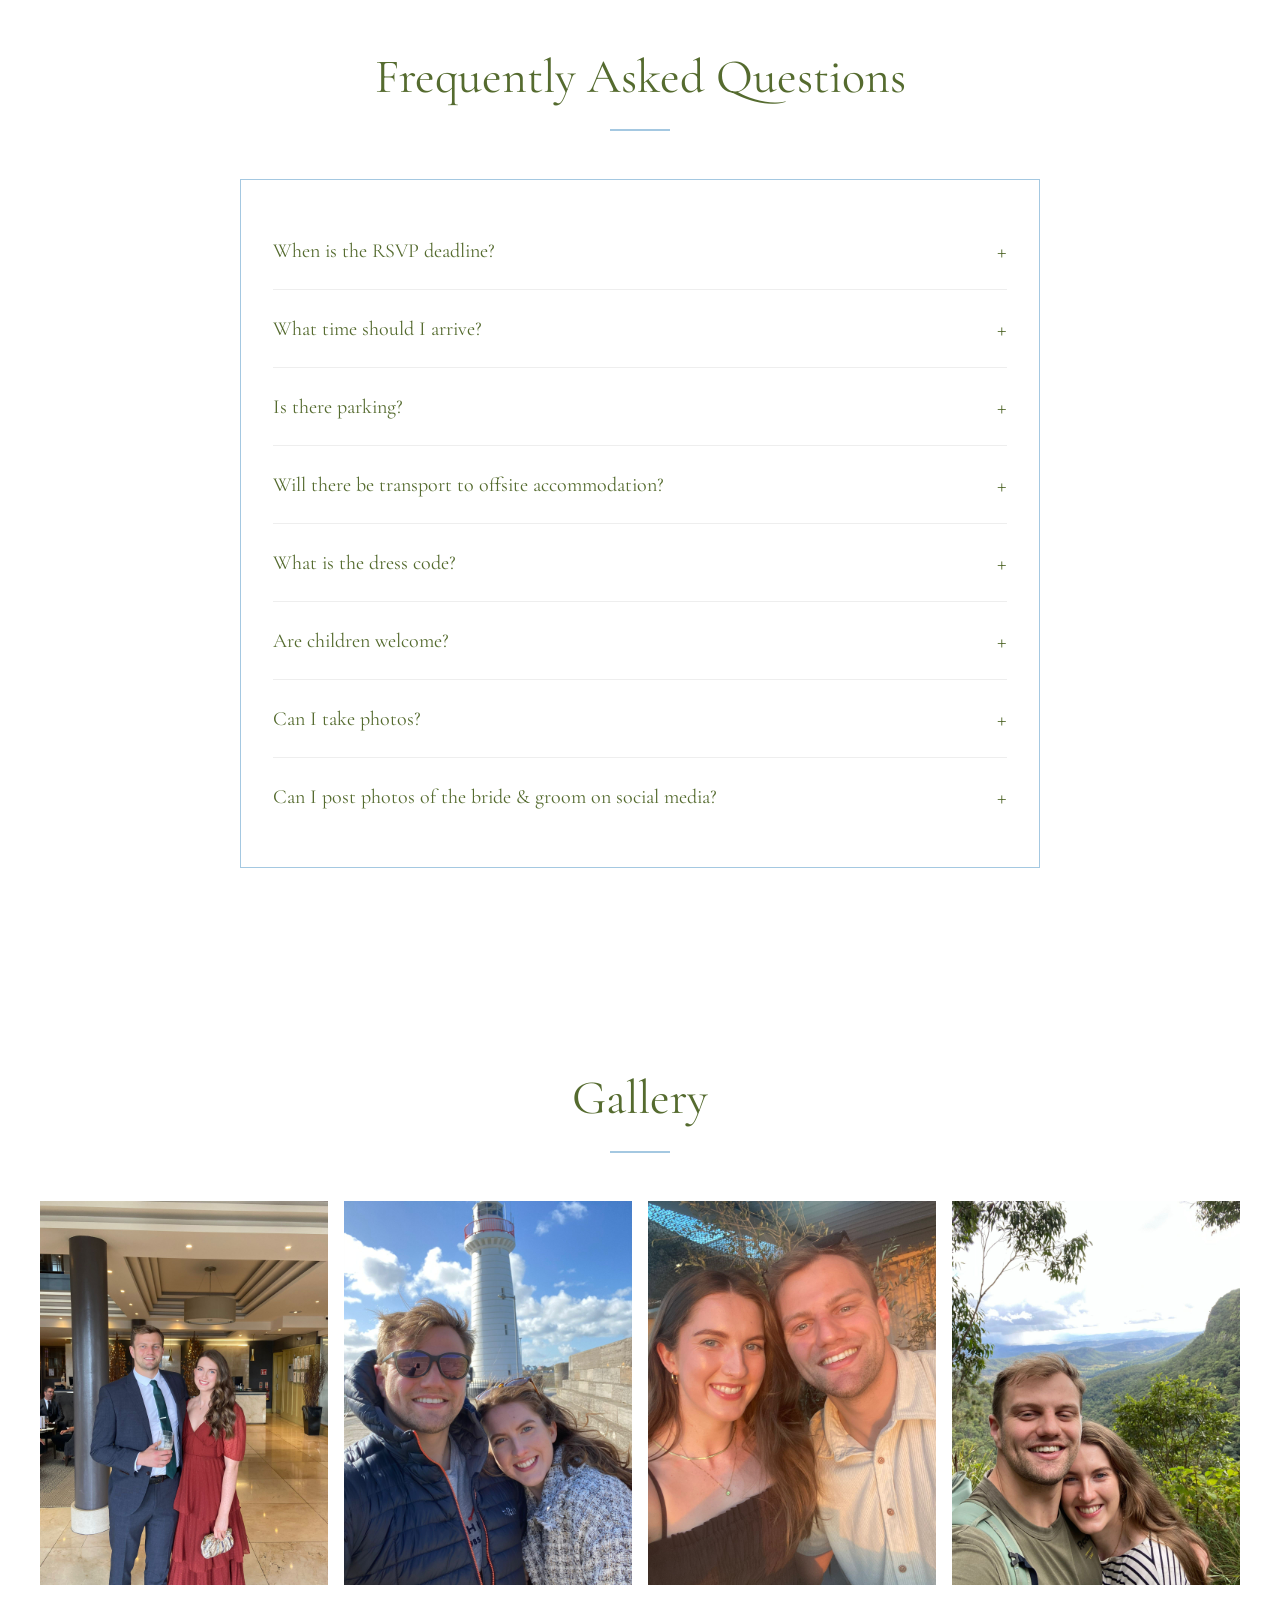
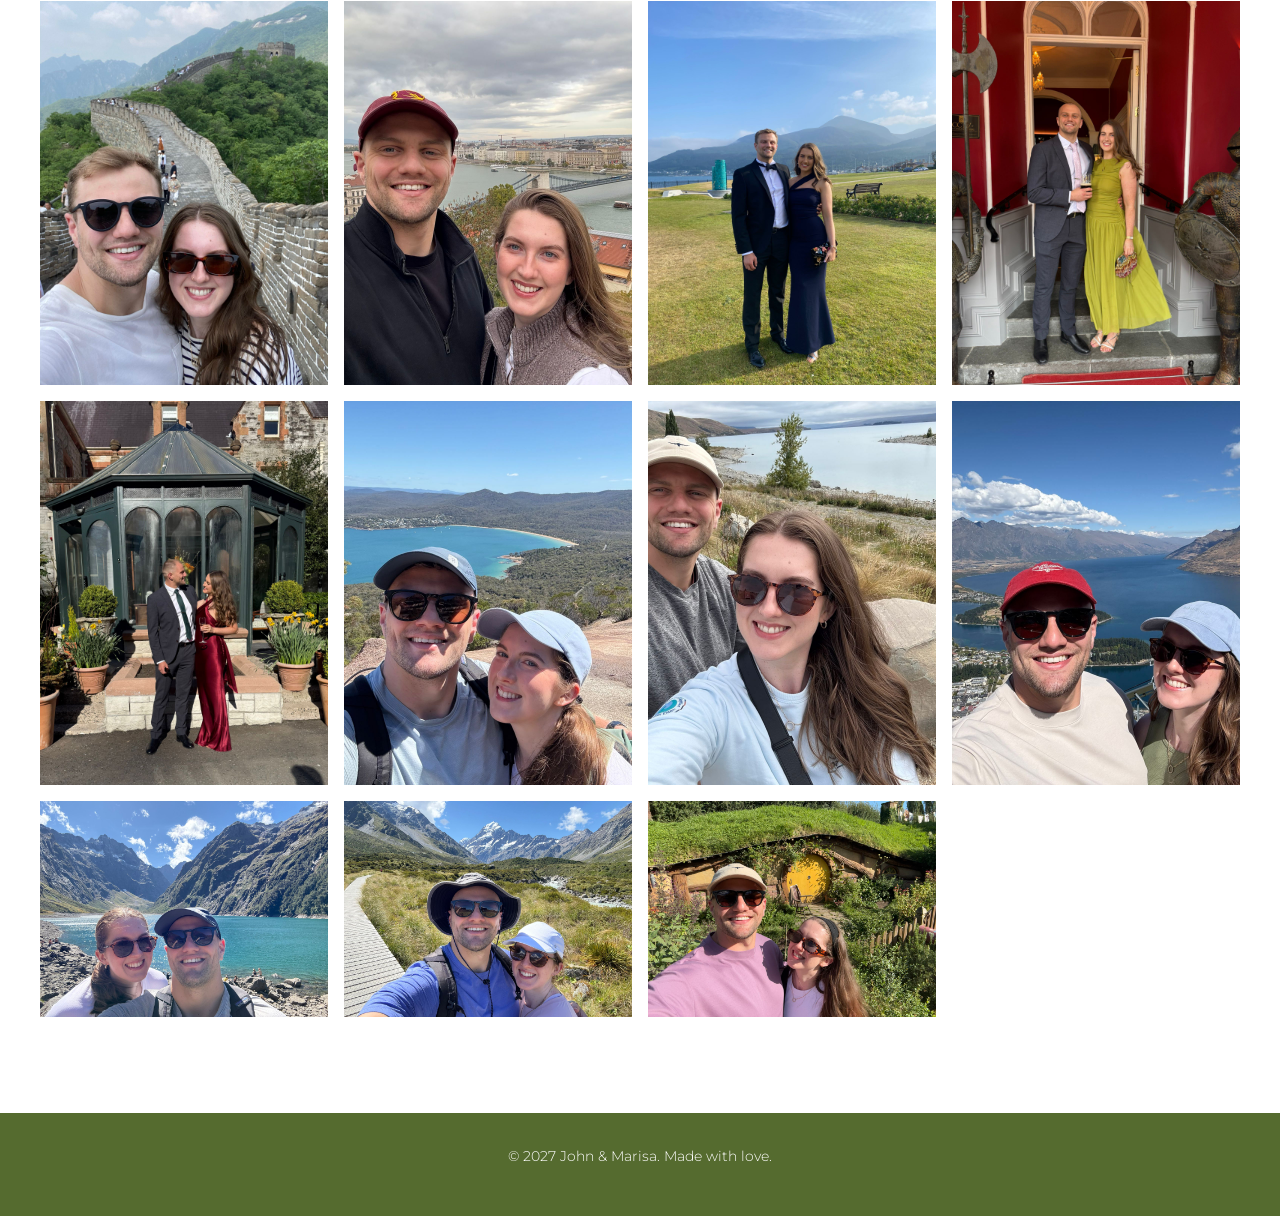
==== commit 09fc5d7b: "fixing background images" ====
--- a/index.html
+++ b/index.html
@@ -157,21 +157,21 @@
         <div class="container">
             <h2 class="section-title">Gallery</h2>
             <div class="gallery-grid">
-                <div class="gallery-item" style="background-image: url('photos/WhatsApp%20Image%202026-05-06%20at%2018.00.23%20(1).jpeg')"></div>
-                <div class="gallery-item" style="background-image: url('photos/WhatsApp%20Image%202026-05-06%20at%2018.00.23%20(2).jpeg')"></div>
-                <div class="gallery-item" style="background-image: url('photos/WhatsApp%20Image%202026-05-06%20at%2018.00.23.jpeg')"></div>
-                <div class="gallery-item" style="background-image: url('photos/WhatsApp%20Image%202026-05-06%20at%2018.00.24%20(1).jpeg')"></div>
-                <div class="gallery-item" style="background-image: url('photos/WhatsApp%20Image%202026-05-06%20at%2018.00.24%20(2).jpeg')"></div>
-                <div class="gallery-item" style="background-image: url('photos/WhatsApp%20Image%202026-05-06%20at%2018.00.24%20(3).jpeg')"></div>
-                <div class="gallery-item" style="background-image: url('photos/WhatsApp%20Image%202026-05-06%20at%2018.00.24.jpeg')"></div>
-                <div class="gallery-item" style="background-image: url('photos/WhatsApp%20Image%202026-05-06%20at%2018.00.30.jpeg')"></div>
-                <div class="gallery-item" style="background-image: url('photos/WhatsApp%20Image%202026-05-06%20at%2018.00.35.jpeg')"></div>
-                <div class="gallery-item" style="background-image: url('photos/WhatsApp%20Image%202026-05-06%20at%2018.00.38.jpeg')"></div>
-                <div class="gallery-item" style="background-image: url('photos/WhatsApp%20Image%202026-05-06%20at%2018.00.44.jpeg')"></div>
-                <div class="gallery-item" style="background-image: url('photos/WhatsApp%20Image%202026-05-06%20at%2018.00.47%20(1).jpeg')"></div>
-                <div class="gallery-item" style="background-image: url('photos/WhatsApp%20Image%202026-05-06%20at%2018.00.47%20(2).jpeg')"></div>
-                <div class="gallery-item" style="background-image: url('photos/WhatsApp%20Image%202026-05-06%20at%2018.00.47.jpeg')"></div>
-                <div class="gallery-item" style="background-image: url('photos/WhatsApp%20Image%202026-05-06%20at%2018.00.48.jpeg')"></div>
+                <img src="photos/WhatsApp%20Image%202026-05-06%20at%2018.00.23%20(1).jpeg" alt="Gallery photo" class="gallery-item">
+                <img src="photos/WhatsApp%20Image%202026-05-06%20at%2018.00.23%20(2).jpeg" alt="Gallery photo" class="gallery-item">
+                <img src="photos/WhatsApp%20Image%202026-05-06%20at%2018.00.23.jpeg" alt="Gallery photo" class="gallery-item">
+                <img src="photos/WhatsApp%20Image%202026-05-06%20at%2018.00.24%20(1).jpeg" alt="Gallery photo" class="gallery-item">
+                <img src="photos/WhatsApp%20Image%202026-05-06%20at%2018.00.24%20(2).jpeg" alt="Gallery photo" class="gallery-item">
+                <img src="photos/WhatsApp%20Image%202026-05-06%20at%2018.00.24%20(3).jpeg" alt="Gallery photo" class="gallery-item">
+                <img src="photos/WhatsApp%20Image%202026-05-06%20at%2018.00.24.jpeg" alt="Gallery photo" class="gallery-item">
+                <img src="photos/WhatsApp%20Image%202026-05-06%20at%2018.00.30.jpeg" alt="Gallery photo" class="gallery-item">
+                <img src="photos/WhatsApp%20Image%202026-05-06%20at%2018.00.35.jpeg" alt="Gallery photo" class="gallery-item">
+                <img src="photos/WhatsApp%20Image%202026-05-06%20at%2018.00.38.jpeg" alt="Gallery photo" class="gallery-item">
+                <img src="photos/WhatsApp%20Image%202026-05-06%20at%2018.00.44.jpeg" alt="Gallery photo" class="gallery-item">
+                <img src="photos/WhatsApp%20Image%202026-05-06%20at%2018.00.47%20(1).jpeg" alt="Gallery photo" class="gallery-item">
+                <img src="photos/WhatsApp%20Image%202026-05-06%20at%2018.00.47%20(2).jpeg" alt="Gallery photo" class="gallery-item">
+                <img src="photos/WhatsApp%20Image%202026-05-06%20at%2018.00.47.jpeg" alt="Gallery photo" class="gallery-item">
+                <img src="photos/WhatsApp%20Image%202026-05-06%20at%2018.00.48.jpeg" alt="Gallery photo" class="gallery-item">
             </div>
         </div>
     </section>
--- a/styles.css
+++ b/styles.css
@@ -362,12 +362,14 @@
     display: grid;
     grid-template-columns: repeat(auto-fill, minmax(250px, 1fr));
     gap: 1rem;
+    auto-rows: 250px;
 }
 
 @media (max-width: 768px) {
     .gallery-grid {
         grid-template-columns: repeat(auto-fill, minmax(150px, 1fr));
         gap: 0.75rem;
+        auto-rows: 150px;
     }
 }
 
@@ -375,28 +377,29 @@
     .gallery-grid {
         grid-template-columns: repeat(2, 1fr);
         gap: 0.5rem;
+        auto-rows: 120px;
     }
 }
 
 .gallery-item {
-    height: 250px;
-    background-color: #ddd;
-    background-size: cover;
-    background-position: center;
-    background-repeat: no-repeat;
+    width: 100%;
+    height: 100%;
+    object-fit: cover;
+    object-position: center;
+    display: block;
     transition: opacity 0.3s;
     cursor: pointer;
 }
 
 @media (max-width: 768px) {
     .gallery-item {
-        height: 150px;
+        height: auto;
     }
 }
 
 @media (max-width: 480px) {
     .gallery-item {
-        height: 120px;
+        height: auto;
     }
 }
 
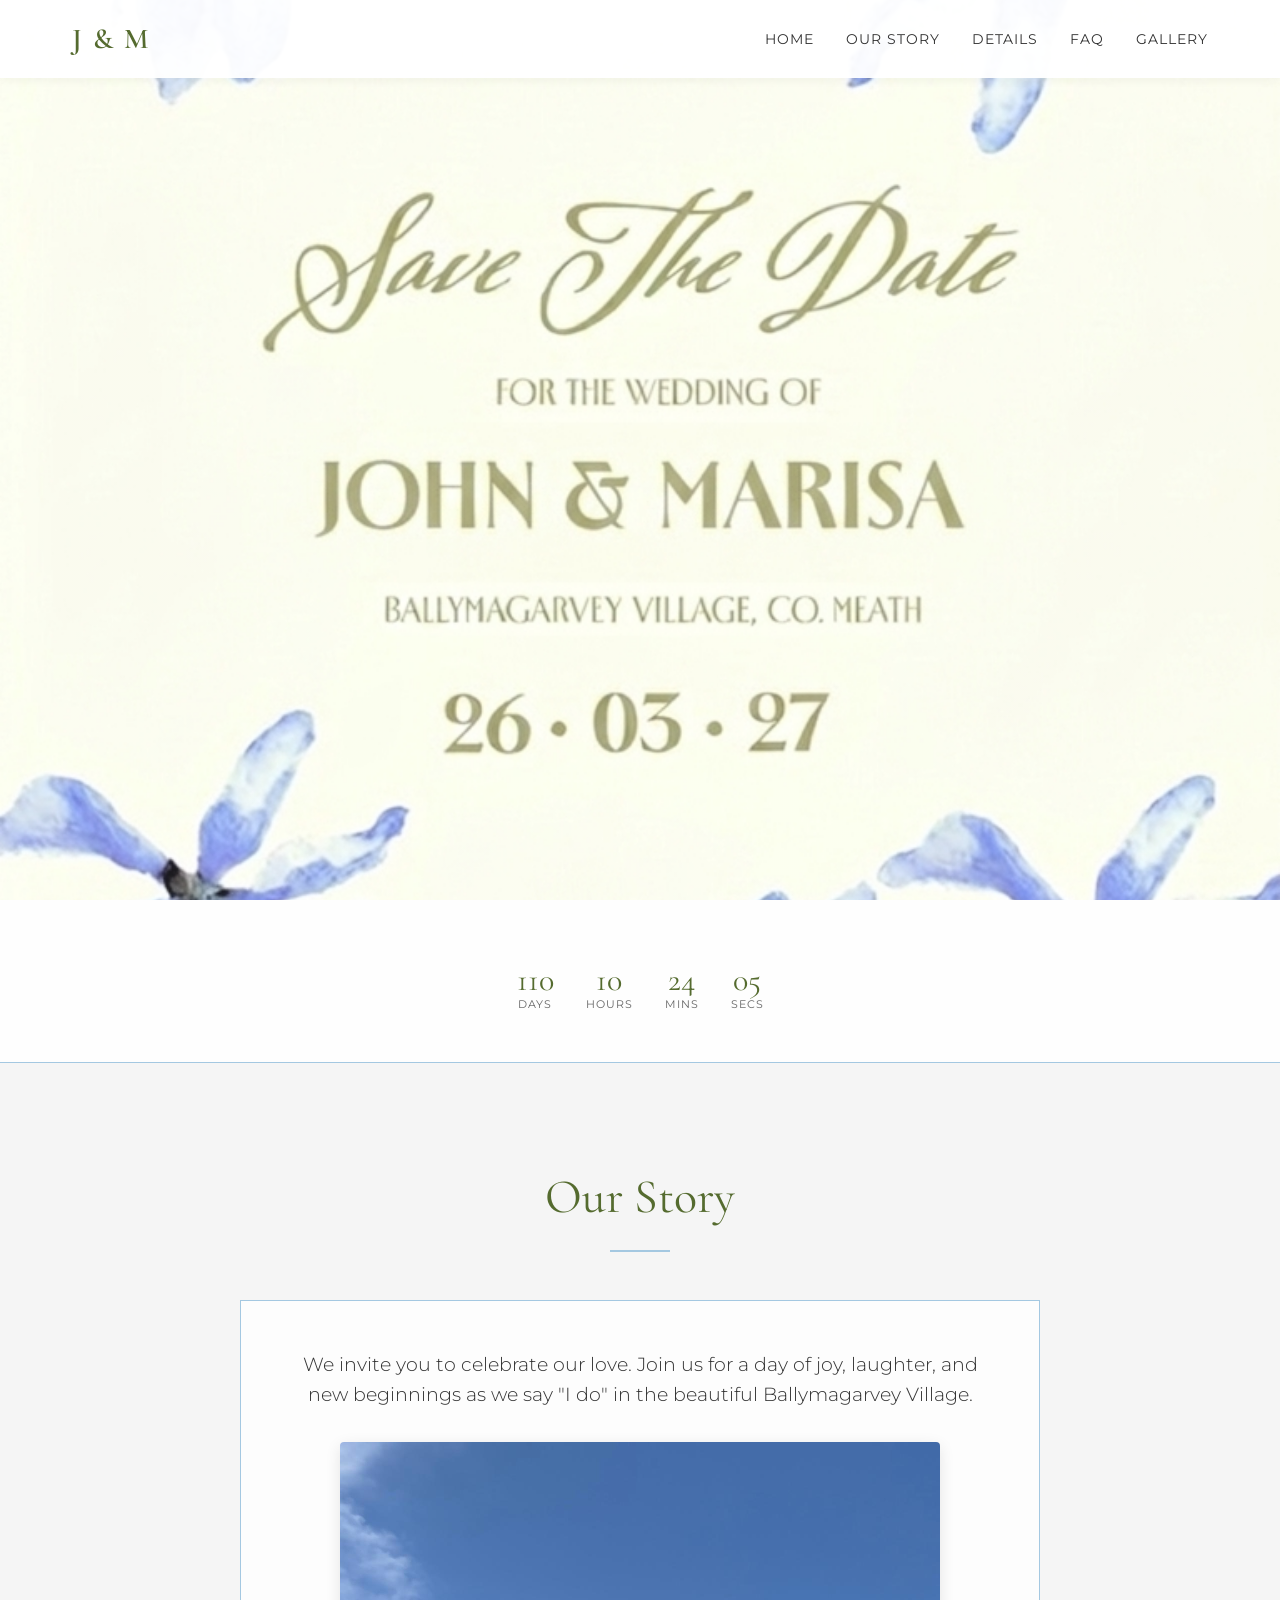
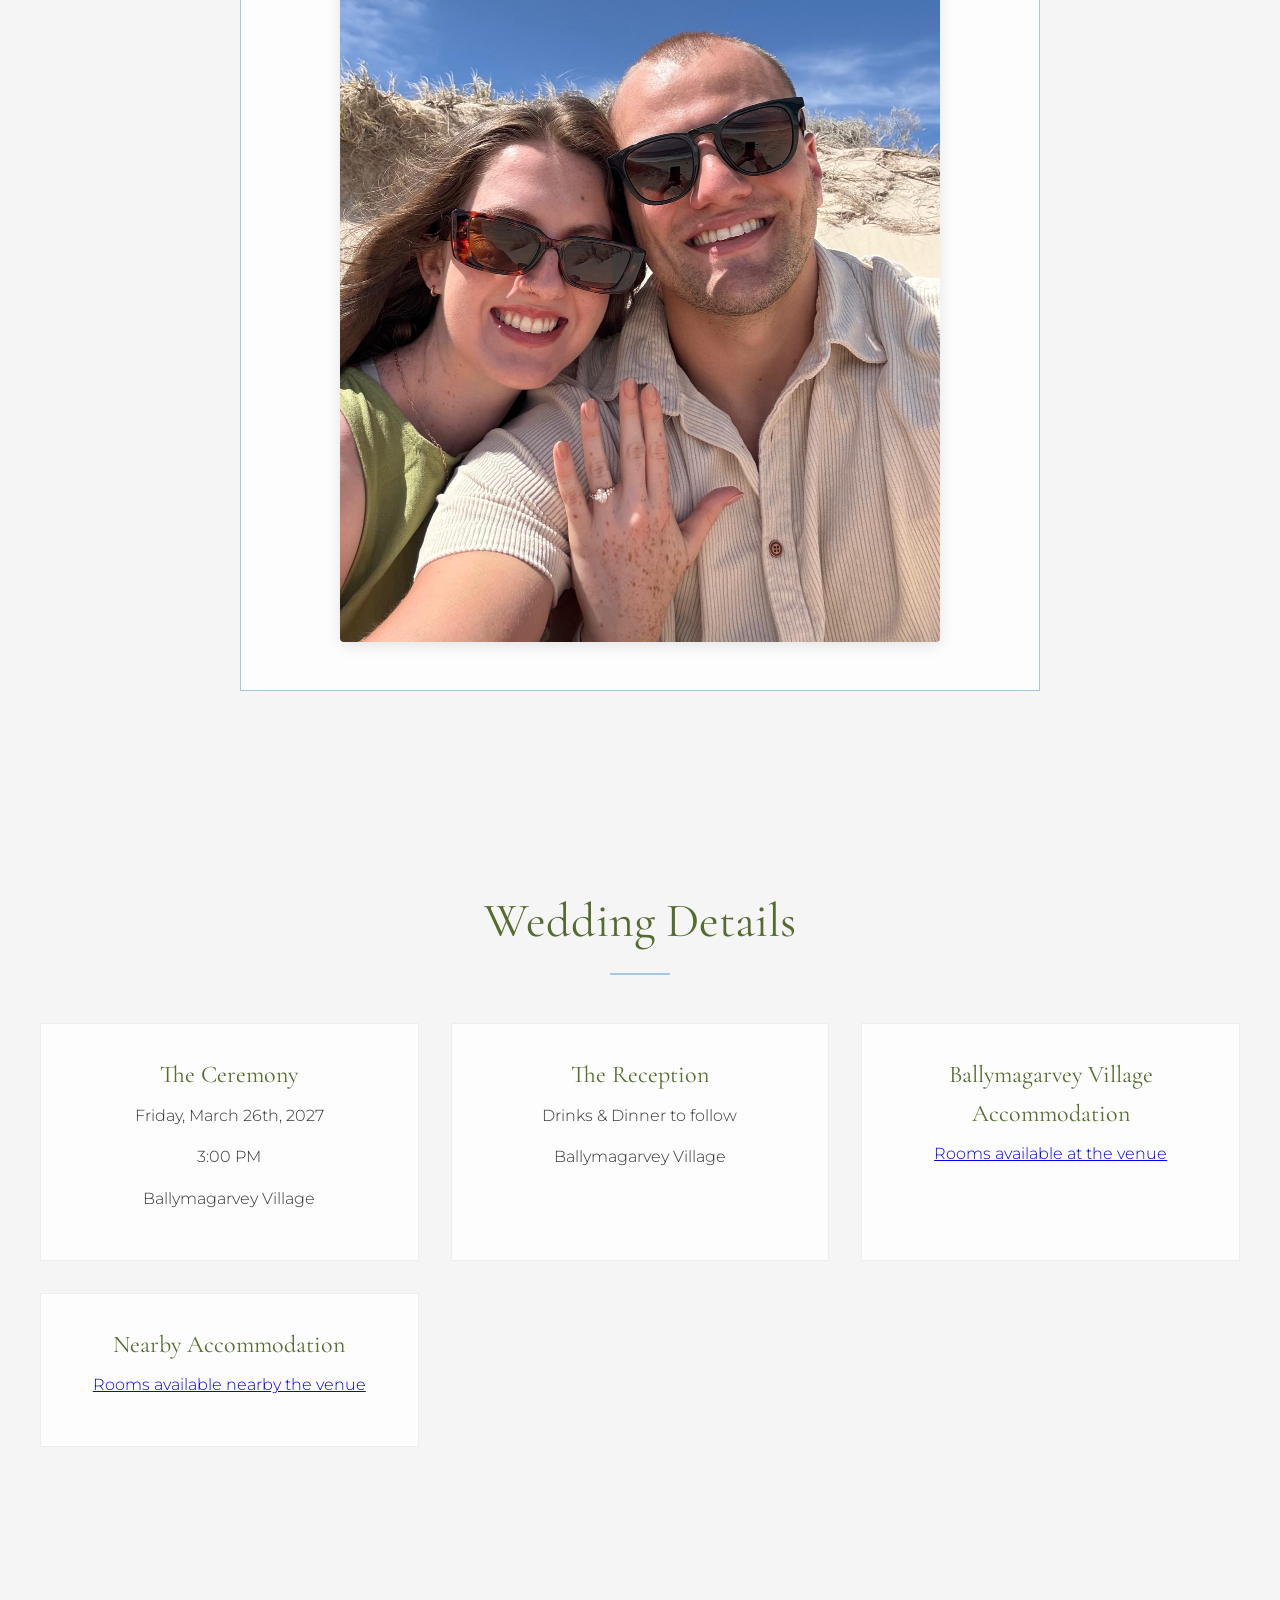
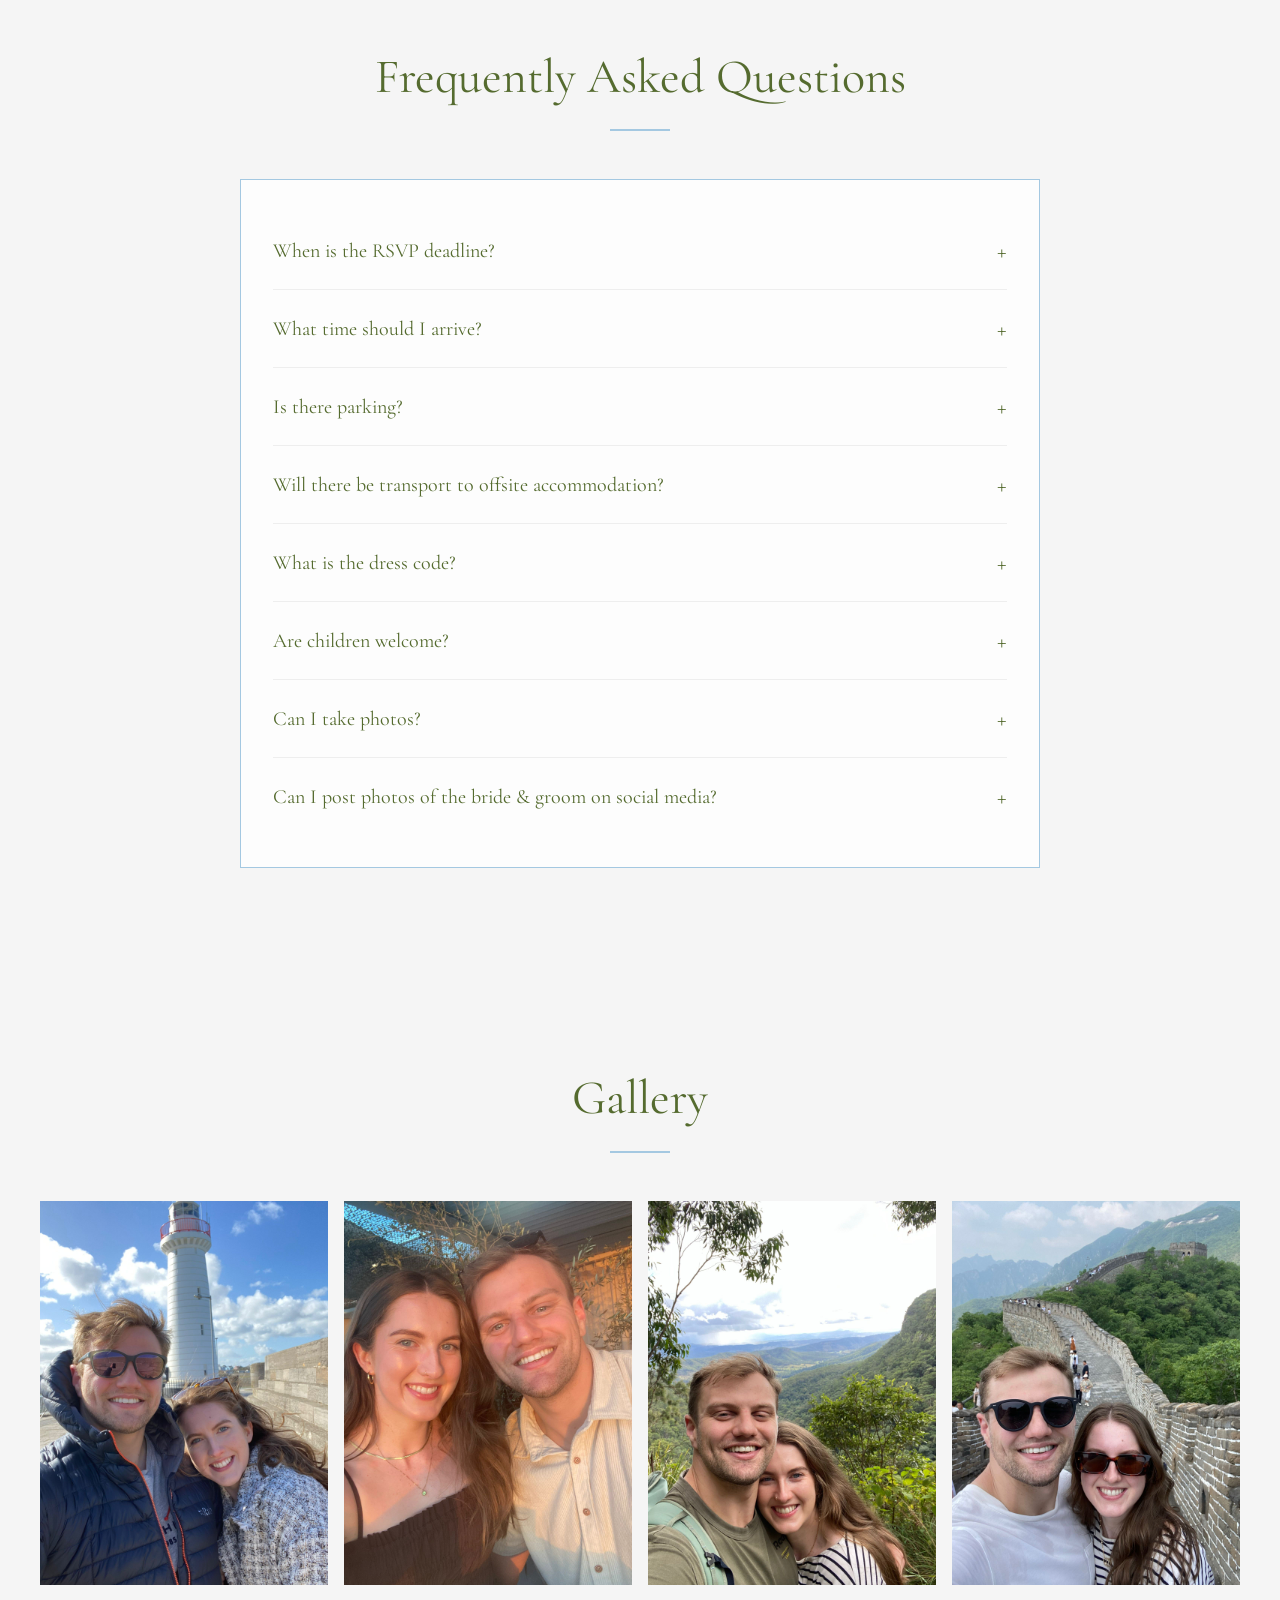
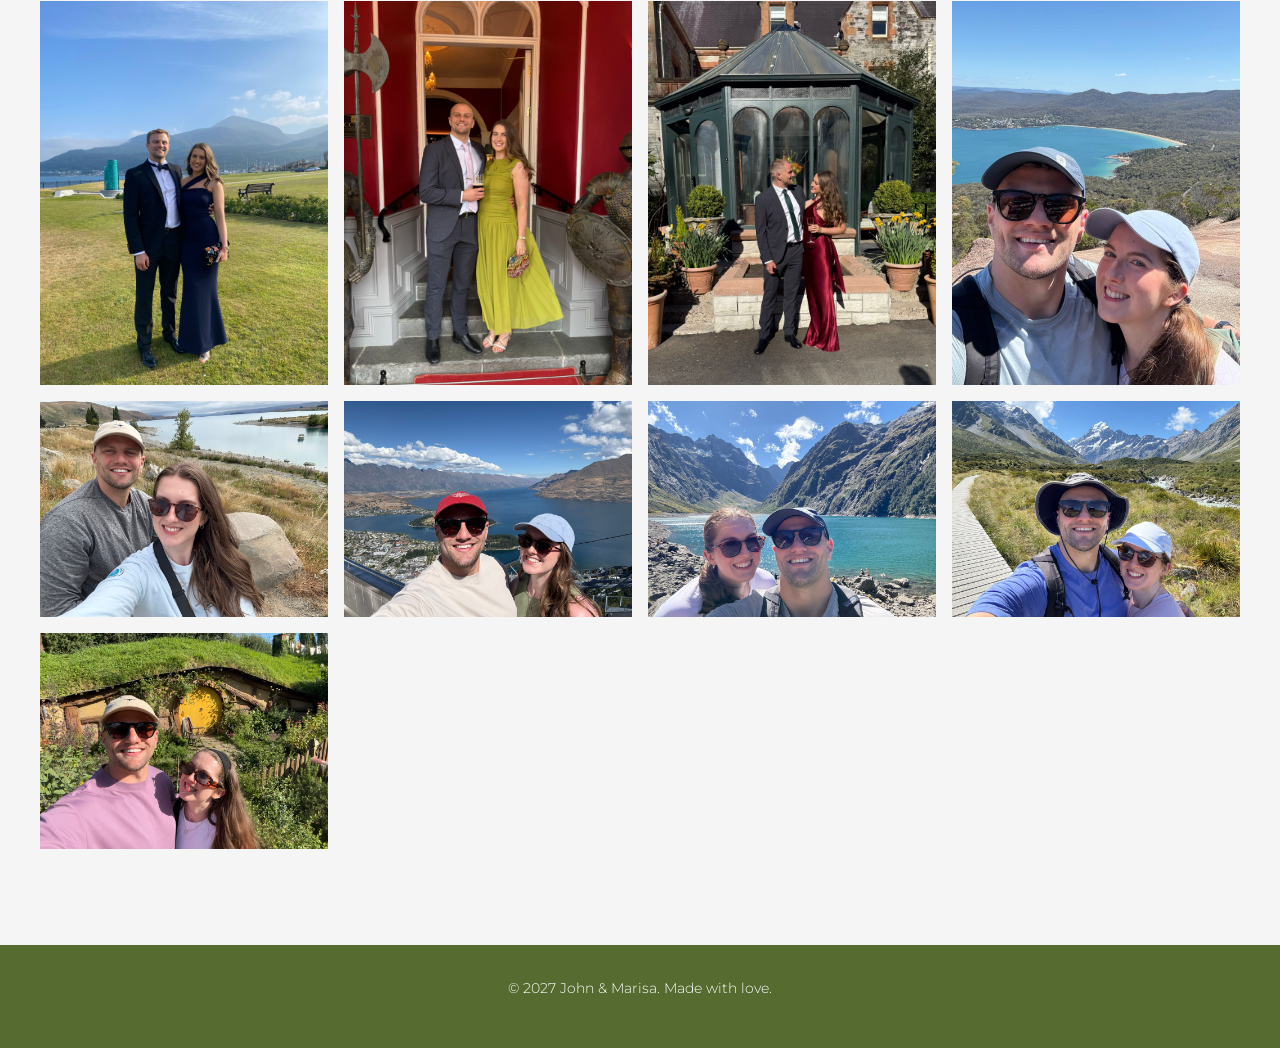
==== commit 74ba1033: "updated photos" ====
--- a/index.html
+++ b/index.html
@@ -157,12 +157,10 @@
         <div class="container">
             <h2 class="section-title">Gallery</h2>
             <div class="gallery-grid">
-                <img src="photos/WhatsApp%20Image%202026-05-06%20at%2018.00.23%20(1).jpeg" alt="Gallery photo" class="gallery-item">
                 <img src="photos/WhatsApp%20Image%202026-05-06%20at%2018.00.23%20(2).jpeg" alt="Gallery photo" class="gallery-item">
                 <img src="photos/WhatsApp%20Image%202026-05-06%20at%2018.00.23.jpeg" alt="Gallery photo" class="gallery-item">
                 <img src="photos/WhatsApp%20Image%202026-05-06%20at%2018.00.24%20(1).jpeg" alt="Gallery photo" class="gallery-item">
                 <img src="photos/WhatsApp%20Image%202026-05-06%20at%2018.00.24%20(2).jpeg" alt="Gallery photo" class="gallery-item">
-                <img src="photos/WhatsApp%20Image%202026-05-06%20at%2018.00.24%20(3).jpeg" alt="Gallery photo" class="gallery-item">
                 <img src="photos/WhatsApp%20Image%202026-05-06%20at%2018.00.24.jpeg" alt="Gallery photo" class="gallery-item">
                 <img src="photos/WhatsApp%20Image%202026-05-06%20at%2018.00.30.jpeg" alt="Gallery photo" class="gallery-item">
                 <img src="photos/WhatsApp%20Image%202026-05-06%20at%2018.00.35.jpeg" alt="Gallery photo" class="gallery-item">
--- a/styles.css
+++ b/styles.css
@@ -38,9 +38,19 @@
     color: var(--text-color);
     line-height: 1.6;
     background: linear-gradient(rgba(255, 255, 255, 0.1), rgba(255, 255, 255, 0.1)), url('WeddingBackgroundPortrait.png');
-    background-size: cover;
-    background-position: center;
+    background-size: auto;
+    background-position: top center;
     background-attachment: fixed;
+    background-repeat: repeat-y;
+    background-color: #f5f5f5;
+}
+
+@media (max-width: 768px) {
+    body {
+        background-attachment: scroll;
+        background-size: auto;
+        background-repeat: repeat-y;
+    }
 }
 
 /* Typography */
@@ -282,7 +292,7 @@
 }
 
 .detail-card {
-    background: var(--white);
+    background: rgba(255, 255, 255, 0.85);
     padding: 2rem;
     border: 1px solid #eee;
     transition: transform 0.3s;
